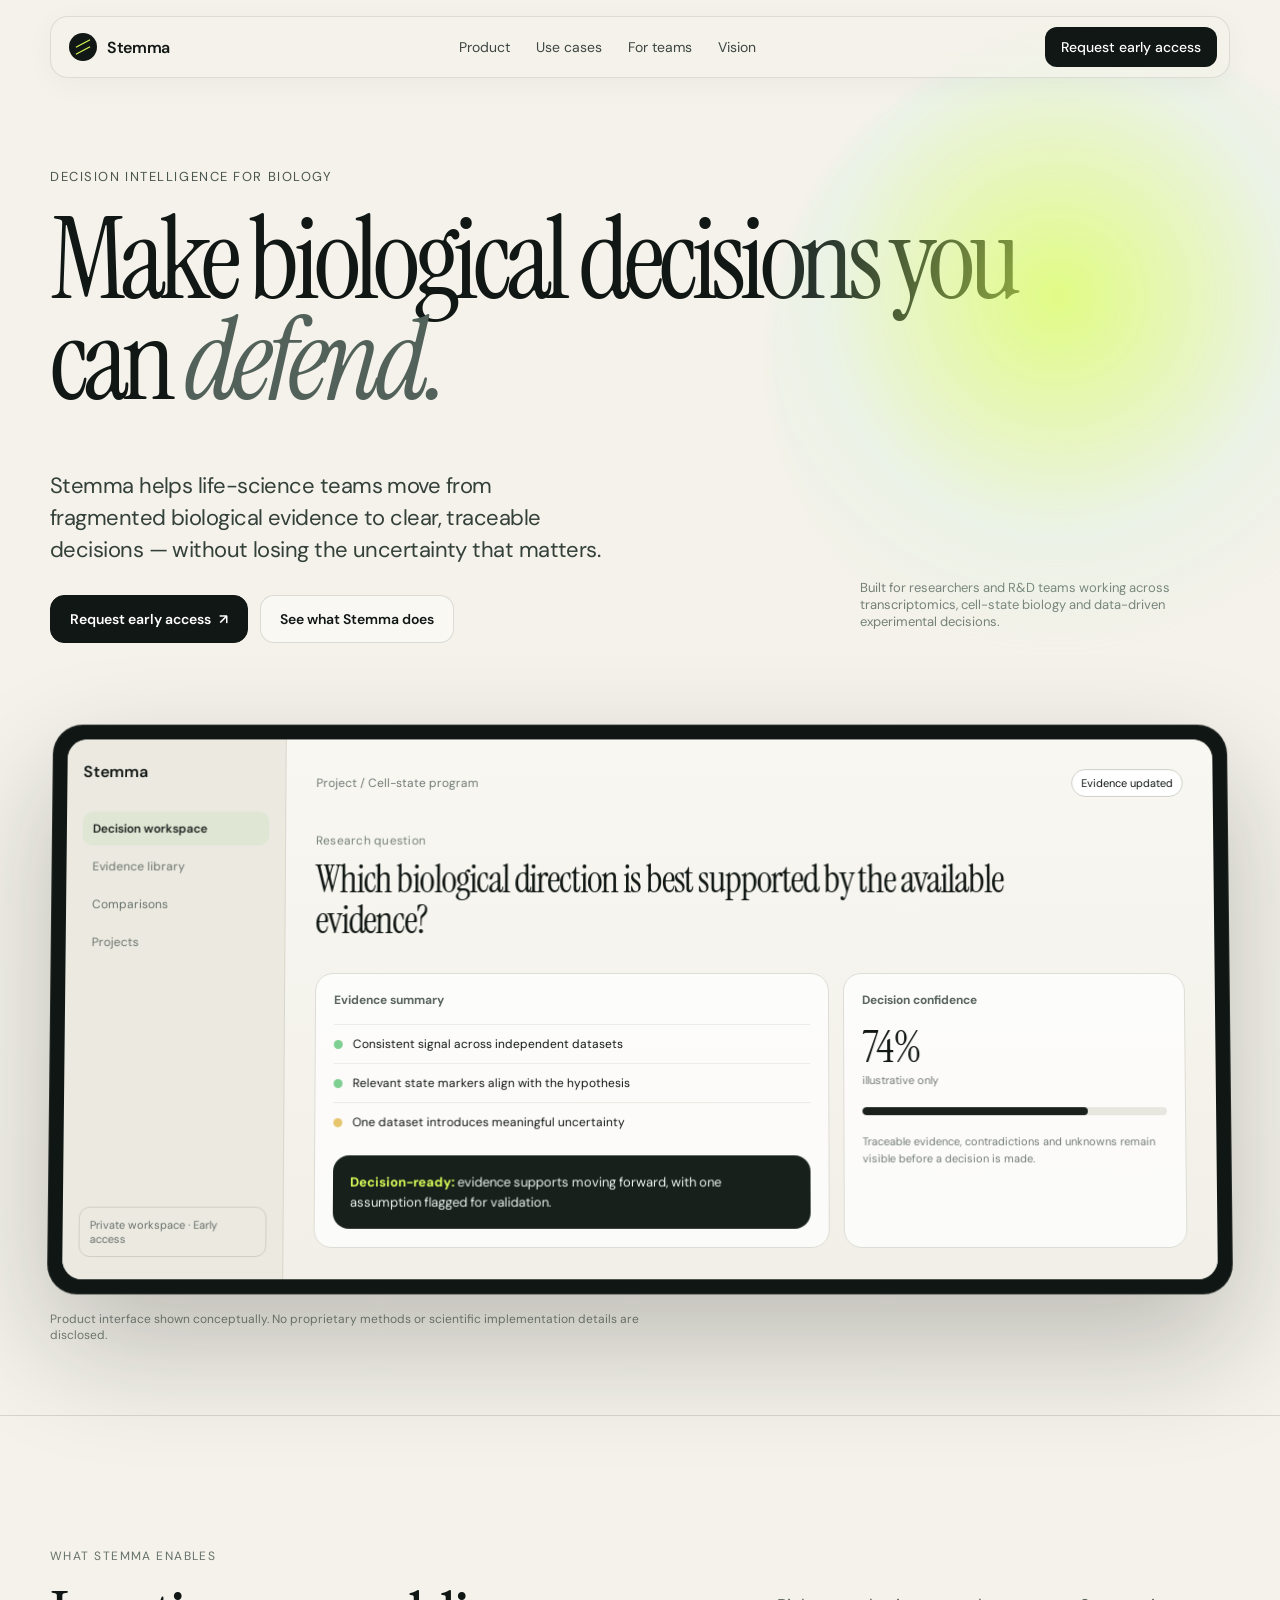
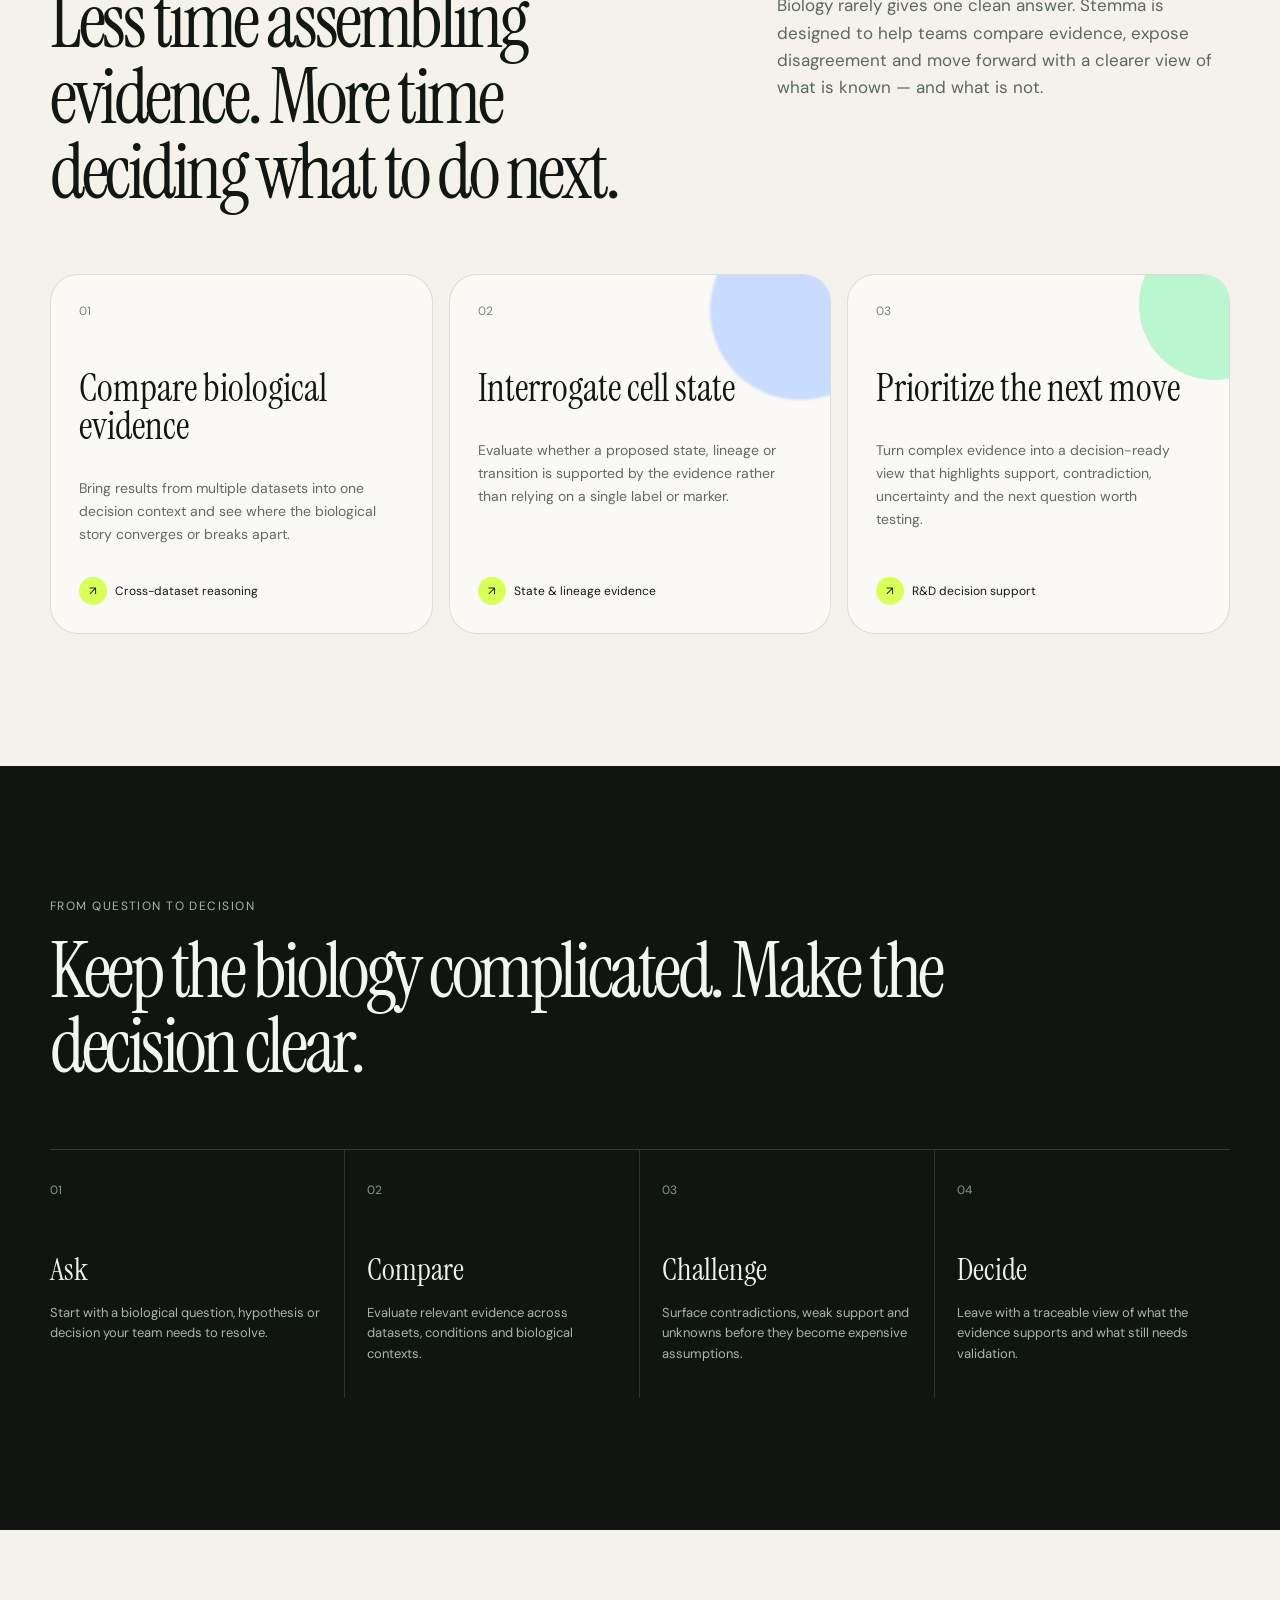
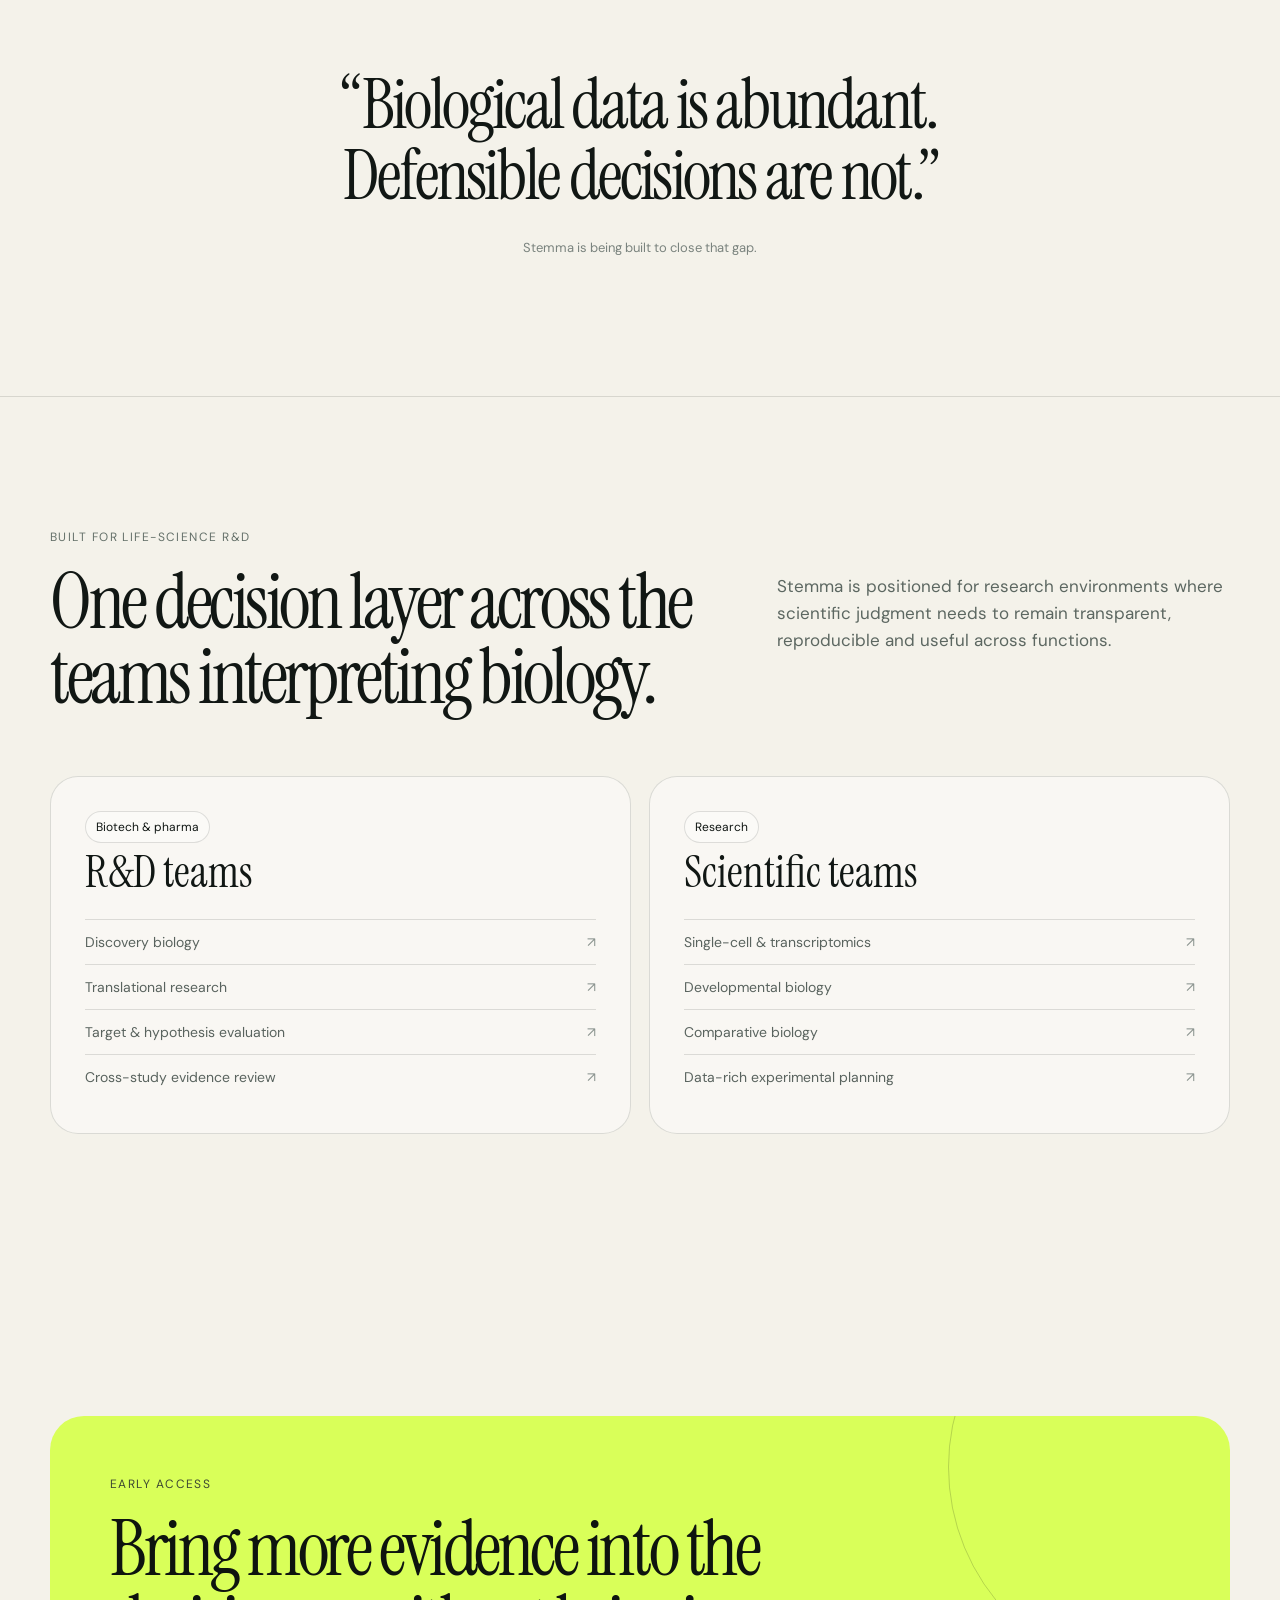
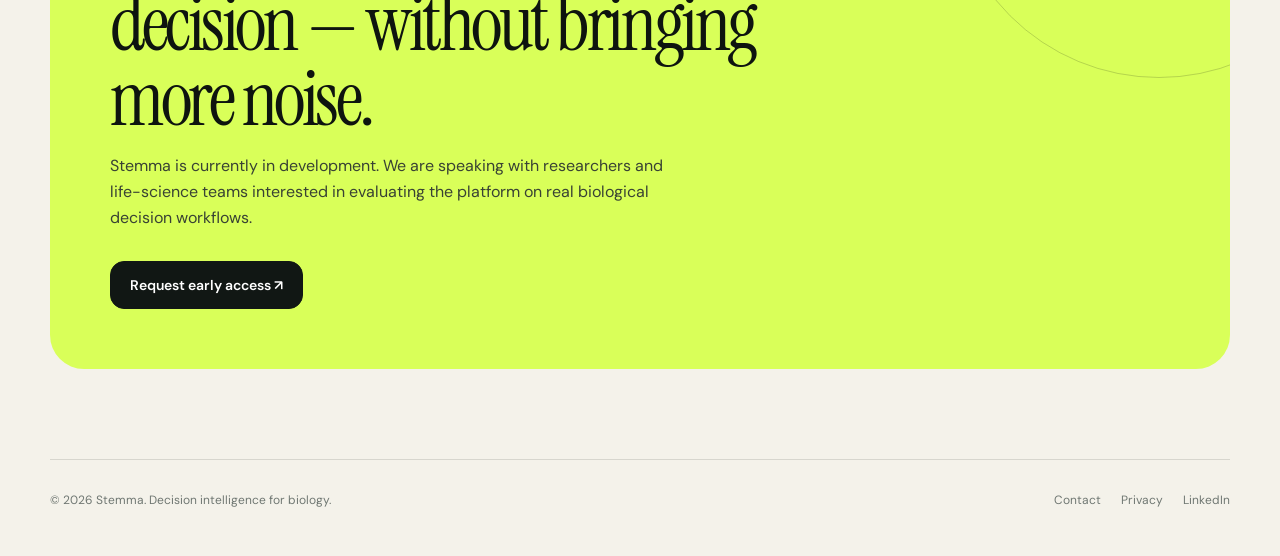
==== index.html @ fe77beb8 "Add files via upload" ====
<!doctype html>
<html lang="en">
<head>
  <meta charset="utf-8" />
  <meta name="viewport" content="width=device-width, initial-scale=1" />
  <meta name="description" content="Stemma — decision intelligence for biology." />
  <title>Stemma — Decision intelligence for biology</title>
  <link rel="preconnect" href="https://fonts.googleapis.com">
  <link rel="preconnect" href="https://fonts.gstatic.com" crossorigin>
  <link href="https://fonts.googleapis.com/css2?family=DM+Sans:wght@400;500;600&family=Instrument+Serif:ital@0;1&display=swap" rel="stylesheet">
  <style>
    :root{
      --paper:#f4f2ea;
      --paper-2:#ebe8dd;
      --ink:#111714;
      --muted:#66706a;
      --line:rgba(17,23,20,.13);
      --lime:#d9ff59;
      --mint:#baf7d1;
      --blue:#c9dcff;
      --card:rgba(255,255,255,.56);
      --shadow:0 24px 80px rgba(24,34,28,.10);
      --radius:28px;
    }
    *{box-sizing:border-box}
    html{scroll-behavior:smooth}
    body{margin:0;background:var(--paper);color:var(--ink);font-family:"DM Sans",system-ui,sans-serif;overflow-x:hidden}
    a{color:inherit;text-decoration:none}
    button,input{font:inherit}
    .shell{width:min(1180px,calc(100% - 40px));margin:auto}
    .nav{position:fixed;z-index:50;top:16px;left:50%;transform:translateX(-50%);width:min(1180px,calc(100% - 28px));display:flex;align-items:center;justify-content:space-between;padding:10px 12px 10px 18px;background:rgba(244,242,234,.78);border:1px solid rgba(17,23,20,.1);backdrop-filter:blur(18px);border-radius:18px;box-shadow:0 6px 30px rgba(22,28,25,.04)}
    .brand{display:flex;align-items:center;gap:10px;font-weight:600;letter-spacing:-.02em}
    .mark{width:28px;height:28px;border-radius:50%;background:var(--ink);position:relative;overflow:hidden}
    .mark:before,.mark:after{content:"";position:absolute;left:6px;right:6px;height:1px;background:var(--lime);transform:rotate(-28deg)}
    .mark:before{top:10px}.mark:after{top:17px}
    .navlinks{display:flex;gap:26px;font-size:14px;color:#3d4641}
    .navcta{background:var(--ink);color:#fff;padding:11px 16px;border-radius:12px;font-size:14px;font-weight:500}
    .hero{min-height:900px;padding:168px 0 72px;position:relative}
    .hero:before{content:"";position:absolute;width:640px;height:640px;border-radius:50%;background:radial-gradient(circle at 45% 40%,rgba(217,255,89,.7),rgba(186,247,209,.15) 45%,transparent 68%);right:-130px;top:40px;filter:blur(6px);pointer-events:none}
    .eyebrow{font-size:13px;letter-spacing:.12em;text-transform:uppercase;color:#4a554f;margin-bottom:24px}
    h1{font-family:"Instrument Serif",Georgia,serif;font-weight:400;font-size:clamp(68px,9vw,126px);line-height:.88;letter-spacing:-.055em;max-width:980px;margin:0}
    h1 em{font-weight:400;color:#52615a}
    .hero-copy{margin-top:36px;display:grid;grid-template-columns:1fr 1fr;gap:60px;align-items:end}
    .lede{max-width:590px;font-size:22px;line-height:1.45;color:#34403a;letter-spacing:-.025em}
    .actions{display:flex;gap:12px;flex-wrap:wrap;margin-top:30px}
    .btn{display:inline-flex;align-items:center;justify-content:center;gap:8px;padding:14px 19px;border-radius:14px;border:1px solid var(--line);font-size:14px;font-weight:600;transition:.2s ease}
    .btn.primary{background:var(--ink);color:white;border-color:var(--ink)}
    .btn.secondary{background:rgba(255,255,255,.45)}
    .btn:hover{transform:translateY(-2px)}
    .microcopy{font-size:13px;color:#758079;max-width:370px;justify-self:end}
    .product-stage{margin-top:80px;position:relative}
    .window{background:#101613;border:1px solid rgba(255,255,255,.09);border-radius:30px;box-shadow:0 50px 120px rgba(15,21,18,.24);padding:14px;overflow:hidden;transform:perspective(1400px) rotateX(1.5deg)}
    .window-inner{min-height:540px;border-radius:20px;background:#f8f7f2;display:grid;grid-template-columns:220px 1fr;overflow:hidden}
    .sidebar{background:#ebe9e0;border-right:1px solid #d9d6cb;padding:22px 16px;display:flex;flex-direction:column}
    .mini-brand{font-weight:600;margin-bottom:30px}
    .side-item{padding:9px 10px;border-radius:10px;font-size:12px;color:#69736d;margin-bottom:4px}
    .side-item.active{background:#dfe6d4;color:#1a211d;font-weight:600}
    .side-spacer{flex:1}
    .side-pill{font-size:11px;padding:10px;border:1px solid #d0cec4;border-radius:11px;color:#67706b}
    .workspace{padding:30px;position:relative;background:linear-gradient(180deg,#f8f7f2,#f1efe7)}
    .workspace-top{display:flex;justify-content:space-between;align-items:center}
    .workspace-title{font-size:12px;color:#717a75}.status{font-size:11px;border:1px solid #cdd0c8;border-radius:999px;padding:6px 9px;background:white}
    .query{margin-top:38px;font-family:"Instrument Serif",serif;font-size:38px;max-width:690px;line-height:1.08;letter-spacing:-.03em}
    .query small{display:block;font-family:"DM Sans",sans-serif;font-size:12px;letter-spacing:.02em;color:#758079;margin-bottom:12px}
    .result-grid{display:grid;grid-template-columns:1.2fr .8fr;gap:14px;margin-top:32px}
    .panel{background:rgba(255,255,255,.74);border:1px solid #dcddd6;border-radius:18px;padding:18px;min-height:180px}
    .panel h4{font-size:12px;margin:0 0 16px;color:#5a655f}.signal{display:flex;align-items:center;gap:10px;padding:11px 0;border-top:1px solid #ecece6;font-size:12px}.dot{width:9px;height:9px;border-radius:50%;background:#7ecf92}.signal:nth-child(4) .dot{background:#e5c66e}.metric{font-family:"Instrument Serif",serif;font-size:45px;line-height:1}.metric-label{font-size:11px;color:#727a75;margin-top:4px}.bar{height:8px;border-radius:999px;background:#e7e7e0;overflow:hidden;margin-top:20px}.bar span{display:block;height:100%;width:74%;background:#1a211d;border-radius:999px}.decision{margin-top:14px;padding:17px;border-radius:16px;background:#17201b;color:#edf3ee;font-size:13px;line-height:1.5}.decision b{color:var(--lime)}
    .section{padding:132px 0;border-top:1px solid var(--line)}
    .section-kicker{font-size:12px;letter-spacing:.12em;text-transform:uppercase;color:#65716a;margin-bottom:20px}
    h2{font-family:"Instrument Serif",serif;font-size:clamp(52px,6vw,84px);font-weight:400;line-height:.98;letter-spacing:-.045em;margin:0;max-width:960px}
    .section-intro{display:grid;grid-template-columns:1fr .7fr;gap:80px;align-items:start}
    .section-intro p{font-size:17px;line-height:1.6;color:#5c6761;margin:8px 0 0}
    .cards{display:grid;grid-template-columns:repeat(3,1fr);gap:16px;margin-top:64px}
    .card{min-height:360px;padding:28px;border:1px solid var(--line);border-radius:var(--radius);background:var(--card);display:flex;flex-direction:column;position:relative;overflow:hidden;transition:.25s ease}
    .card:hover{transform:translateY(-5px);box-shadow:var(--shadow)}
    .card .num{font-size:12px;color:#788079}.card h3{font-family:"Instrument Serif",serif;font-size:38px;font-weight:400;line-height:1;margin:50px 0 18px}.card p{font-size:14px;line-height:1.65;color:#606a65;max-width:300px}.card .tag{margin-top:auto;font-size:12px;display:flex;align-items:center;gap:8px}.tag i{width:28px;height:28px;border-radius:50%;background:var(--lime);display:inline-grid;place-items:center;font-style:normal}.card:nth-child(2):after{content:"";position:absolute;width:180px;height:180px;border-radius:50%;background:var(--blue);right:-60px;top:-55px;filter:blur(1px)}.card:nth-child(3):after{content:"";position:absolute;width:150px;height:150px;border-radius:50%;background:var(--mint);right:-60px;top:-45px}
    .dark{background:#101512;color:#edf1ed;border-top:none}
    .dark .section-kicker,.dark p{color:#aab4ae}.dark h2{color:#f3f5f2}
    .journey{margin-top:64px;display:grid;grid-template-columns:repeat(4,1fr);border-top:1px solid rgba(255,255,255,.16)}
    .step{padding:28px 22px 20px 0;border-right:1px solid rgba(255,255,255,.13);min-height:230px}.step:last-child{border-right:none;padding-left:22px}.step:not(:first-child){padding-left:22px}.step-no{font-size:12px;color:#8a958f}.step h3{font-family:"Instrument Serif",serif;font-weight:400;font-size:31px;margin:50px 0 12px}.step p{font-size:13px;line-height:1.6}
    .quote{padding:140px 0;text-align:center}.quote p{font-family:"Instrument Serif",serif;font-size:clamp(46px,5.4vw,76px);line-height:1.02;letter-spacing:-.04em;max-width:1040px;margin:0 auto}.quote span{display:block;margin-top:28px;font-size:13px;color:#7a837e}
    .audiences{display:grid;grid-template-columns:1fr 1fr;gap:18px;margin-top:60px}.audience{border-radius:28px;border:1px solid var(--line);padding:34px;min-height:330px;background:rgba(255,255,255,.42)}.audience h3{font-family:"Instrument Serif",serif;font-size:44px;font-weight:400;margin:0 0 18px}.audience ul{list-style:none;padding:0;margin:0}.audience li{padding:13px 0;border-top:1px solid var(--line);font-size:14px;color:#59635e;display:flex;justify-content:space-between}.audience li:after{content:"↗";color:#8b948f}
    .final{padding:150px 0 90px}.cta-box{background:var(--lime);border-radius:34px;padding:60px;position:relative;overflow:hidden}.cta-box:after{content:"";position:absolute;width:420px;height:420px;border:1px solid rgba(17,23,20,.18);border-radius:50%;right:-140px;top:-160px}.cta-box h2{max-width:700px;color:#0e140f}.cta-box p{font-size:16px;line-height:1.6;max-width:560px;color:#394234}.cta-box .btn{margin-top:15px}.footer{padding:32px 0 48px;border-top:1px solid var(--line);display:flex;justify-content:space-between;color:#6f7772;font-size:12px}.footer-links{display:flex;gap:20px}
    .pill{display:inline-flex;border:1px solid var(--line);border-radius:999px;padding:7px 10px;font-size:12px;background:rgba(255,255,255,.35)}
    .note{margin-top:18px;color:#778079;font-size:12px;max-width:600px}
    @media(max-width:900px){.navlinks{display:none}.hero{padding-top:145px;min-height:auto}.hero-copy,.section-intro{grid-template-columns:1fr;gap:24px}.microcopy{justify-self:start}.window-inner{grid-template-columns:1fr}.sidebar{display:none}.workspace{padding:20px}.result-grid,.cards,.journey,.audiences{grid-template-columns:1fr}.step,.step:last-child,.step:not(:first-child){border-right:none;border-bottom:1px solid rgba(255,255,255,.12);padding:24px 0}.cards{gap:12px}.card{min-height:300px}.section{padding:95px 0}.cta-box{padding:38px 28px}.footer{gap:20px;flex-direction:column}.query{font-size:30px}}
    @media(max-width:560px){.shell{width:min(100% - 24px,1180px)}h1{font-size:66px}.lede{font-size:18px}.product-stage{margin-top:48px}.window{padding:8px;border-radius:20px}.workspace{min-height:490px}.result-grid{gap:10px}.panel{min-height:auto}.hero:before{width:420px;height:420px;right:-220px}.nav{top:8px}.navcta{padding:10px 12px}.cta-box h2{font-size:48px}.quote{padding:96px 0}}
  </style>
</head>
<body>
  <nav class="nav">
    <a href="#" class="brand"><span class="mark"></span><span>Stemma</span></a>
    <div class="navlinks">
      <a href="#product">Product</a>
      <a href="#use-cases">Use cases</a>
      <a href="#teams">For teams</a>
      <a href="#vision">Vision</a>
    </div>
    <a class="navcta" href="mailto:hello@stemma.bio?subject=Stemma%20early%20access">Request early access</a>
  </nav>

  <main>
    <section class="hero">
      <div class="shell">
        <div class="eyebrow">Decision intelligence for biology</div>
        <h1>Make biological decisions you can <em>defend.</em></h1>
        <div class="hero-copy">
          <div>
            <p class="lede">Stemma helps life-science teams move from fragmented biological evidence to clear, traceable decisions — without losing the uncertainty that matters.</p>
            <div class="actions">
              <a class="btn primary" href="mailto:hello@stemma.bio?subject=Stemma%20early%20access">Request early access <span>↗</span></a>
              <a class="btn secondary" href="#product">See what Stemma does</a>
            </div>
          </div>
          <p class="microcopy">Built for researchers and R&amp;D teams working across transcriptomics, cell-state biology and data-driven experimental decisions.</p>
        </div>

        <div class="product-stage" id="product">
          <div class="window">
            <div class="window-inner">
              <aside class="sidebar">
                <div class="mini-brand">Stemma</div>
                <div class="side-item active">Decision workspace</div>
                <div class="side-item">Evidence library</div>
                <div class="side-item">Comparisons</div>
                <div class="side-item">Projects</div>
                <div class="side-spacer"></div>
                <div class="side-pill">Private workspace · Early access</div>
              </aside>
              <div class="workspace">
                <div class="workspace-top"><span class="workspace-title">Project / Cell-state program</span><span class="status">Evidence updated</span></div>
                <div class="query"><small>Research question</small>Which biological direction is best supported by the available evidence?</div>
                <div class="result-grid">
                  <div class="panel">
                    <h4>Evidence summary</h4>
                    <div class="signal"><span class="dot"></span><span>Consistent signal across independent datasets</span></div>
                    <div class="signal"><span class="dot"></span><span>Relevant state markers align with the hypothesis</span></div>
                    <div class="signal"><span class="dot"></span><span>One dataset introduces meaningful uncertainty</span></div>
                    <div class="decision"><b>Decision-ready:</b> evidence supports moving forward, with one assumption flagged for validation.</div>
                  </div>
                  <div class="panel">
                    <h4>Decision confidence</h4>
                    <div class="metric">74%</div>
                    <div class="metric-label">illustrative only</div>
                    <div class="bar"><span></span></div>
                    <p style="font-size:11px;line-height:1.5;color:#747d78;margin-top:18px">Traceable evidence, contradictions and unknowns remain visible before a decision is made.</p>
                  </div>
                </div>
              </div>
            </div>
          </div>
          <div class="note">Product interface shown conceptually. No proprietary methods or scientific implementation details are disclosed.</div>
        </div>
      </div>
    </section>

    <section class="section" id="use-cases">
      <div class="shell">
        <div class="section-kicker">What Stemma enables</div>
        <div class="section-intro">
          <h2>Less time assembling evidence. More time deciding what to do next.</h2>
          <p>Biology rarely gives one clean answer. Stemma is designed to help teams compare evidence, expose disagreement and move forward with a clearer view of what is known — and what is not.</p>
        </div>
        <div class="cards">
          <article class="card">
            <span class="num">01</span>
            <h3>Compare biological evidence</h3>
            <p>Bring results from multiple datasets into one decision context and see where the biological story converges or breaks apart.</p>
            <div class="tag"><i>↗</i> Cross-dataset reasoning</div>
          </article>
          <article class="card">
            <span class="num">02</span>
            <h3>Interrogate cell state</h3>
            <p>Evaluate whether a proposed state, lineage or transition is supported by the evidence rather than relying on a single label or marker.</p>
            <div class="tag"><i>↗</i> State &amp; lineage evidence</div>
          </article>
          <article class="card">
            <span class="num">03</span>
            <h3>Prioritize the next move</h3>
            <p>Turn complex evidence into a decision-ready view that highlights support, contradiction, uncertainty and the next question worth testing.</p>
            <div class="tag"><i>↗</i> R&amp;D decision support</div>
          </article>
        </div>
      </div>
    </section>

    <section class="section dark">
      <div class="shell">
        <div class="section-kicker">From question to decision</div>
        <h2>Keep the biology complicated. Make the decision clear.</h2>
        <div class="journey">
          <div class="step"><span class="step-no">01</span><h3>Ask</h3><p>Start with a biological question, hypothesis or decision your team needs to resolve.</p></div>
          <div class="step"><span class="step-no">02</span><h3>Compare</h3><p>Evaluate relevant evidence across datasets, conditions and biological contexts.</p></div>
          <div class="step"><span class="step-no">03</span><h3>Challenge</h3><p>Surface contradictions, weak support and unknowns before they become expensive assumptions.</p></div>
          <div class="step"><span class="step-no">04</span><h3>Decide</h3><p>Leave with a traceable view of what the evidence supports and what still needs validation.</p></div>
        </div>
      </div>
    </section>

    <section class="quote" id="vision">
      <div class="shell">
        <p>“Biological data is abundant. <br>Defensible decisions are not.”</p>
        <span>Stemma is being built to close that gap.</span>
      </div>
    </section>

    <section class="section" id="teams">
      <div class="shell">
        <div class="section-kicker">Built for life-science R&amp;D</div>
        <div class="section-intro">
          <h2>One decision layer across the teams interpreting biology.</h2>
          <p>Stemma is positioned for research environments where scientific judgment needs to remain transparent, reproducible and useful across functions.</p>
        </div>
        <div class="audiences">
          <div class="audience">
            <span class="pill">Biotech &amp; pharma</span>
            <h3>R&amp;D teams</h3>
            <ul>
              <li>Discovery biology</li>
              <li>Translational research</li>
              <li>Target &amp; hypothesis evaluation</li>
              <li>Cross-study evidence review</li>
            </ul>
          </div>
          <div class="audience">
            <span class="pill">Research</span>
            <h3>Scientific teams</h3>
            <ul>
              <li>Single-cell &amp; transcriptomics</li>
              <li>Developmental biology</li>
              <li>Comparative biology</li>
              <li>Data-rich experimental planning</li>
            </ul>
          </div>
        </div>
      </div>
    </section>

    <section class="final">
      <div class="shell">
        <div class="cta-box">
          <div class="section-kicker" style="color:#3e4932">Early access</div>
          <h2>Bring more evidence into the decision — without bringing more noise.</h2>
          <p>Stemma is currently in development. We are speaking with researchers and life-science teams interested in evaluating the platform on real biological decision workflows.</p>
          <a class="btn primary" href="mailto:hello@stemma.bio?subject=Stemma%20early%20access">Request early access ↗</a>
        </div>
      </div>
    </section>
  </main>

  <footer class="shell footer">
    <div>© 2026 Stemma. Decision intelligence for biology.</div>
    <div class="footer-links"><a href="mailto:hello@stemma.bio">Contact</a><a href="#">Privacy</a><a href="#">LinkedIn</a></div>
  </footer>

  <script>
    const nav = document.querySelector('.nav');
    window.addEventListener('scroll', () => {
      nav.style.boxShadow = window.scrollY > 20 ? '0 12px 40px rgba(22,28,25,.10)' : '0 6px 30px rgba(22,28,25,.04)';
    });
  </script>
</body>
</html>
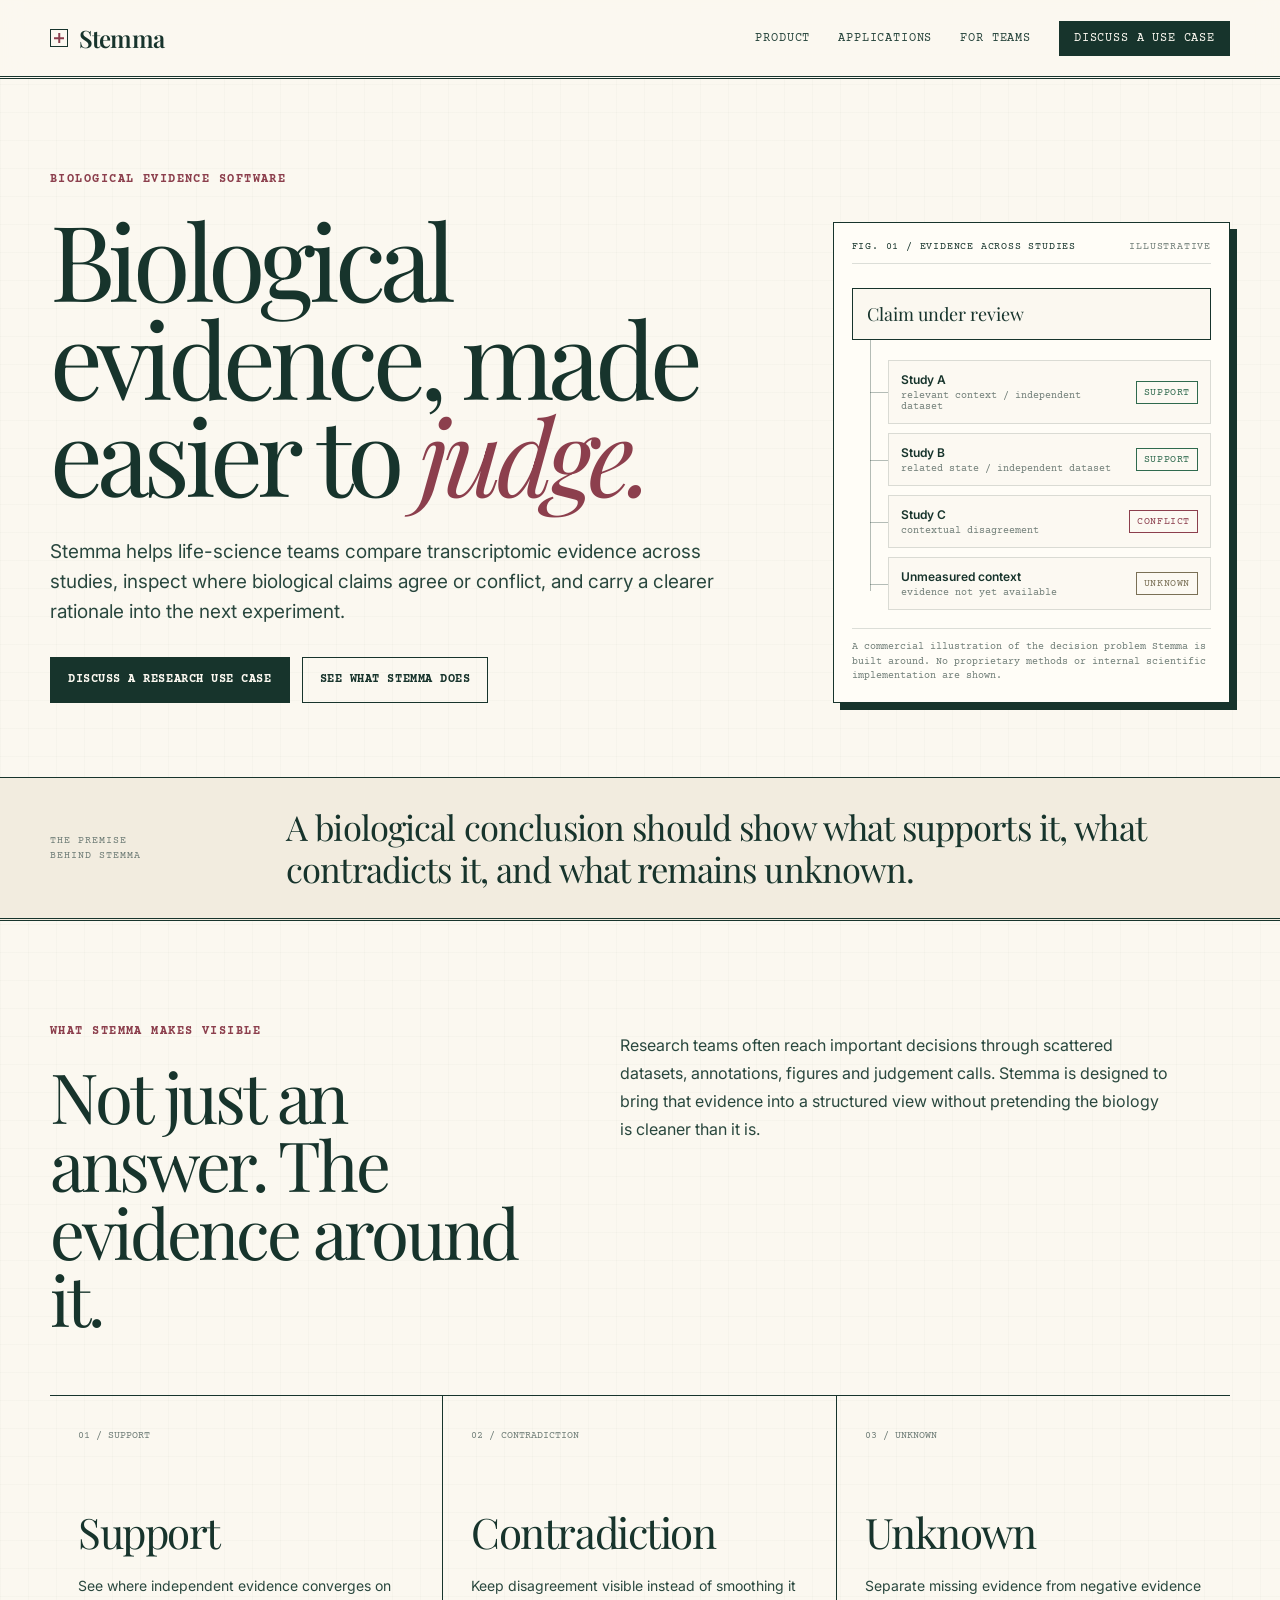
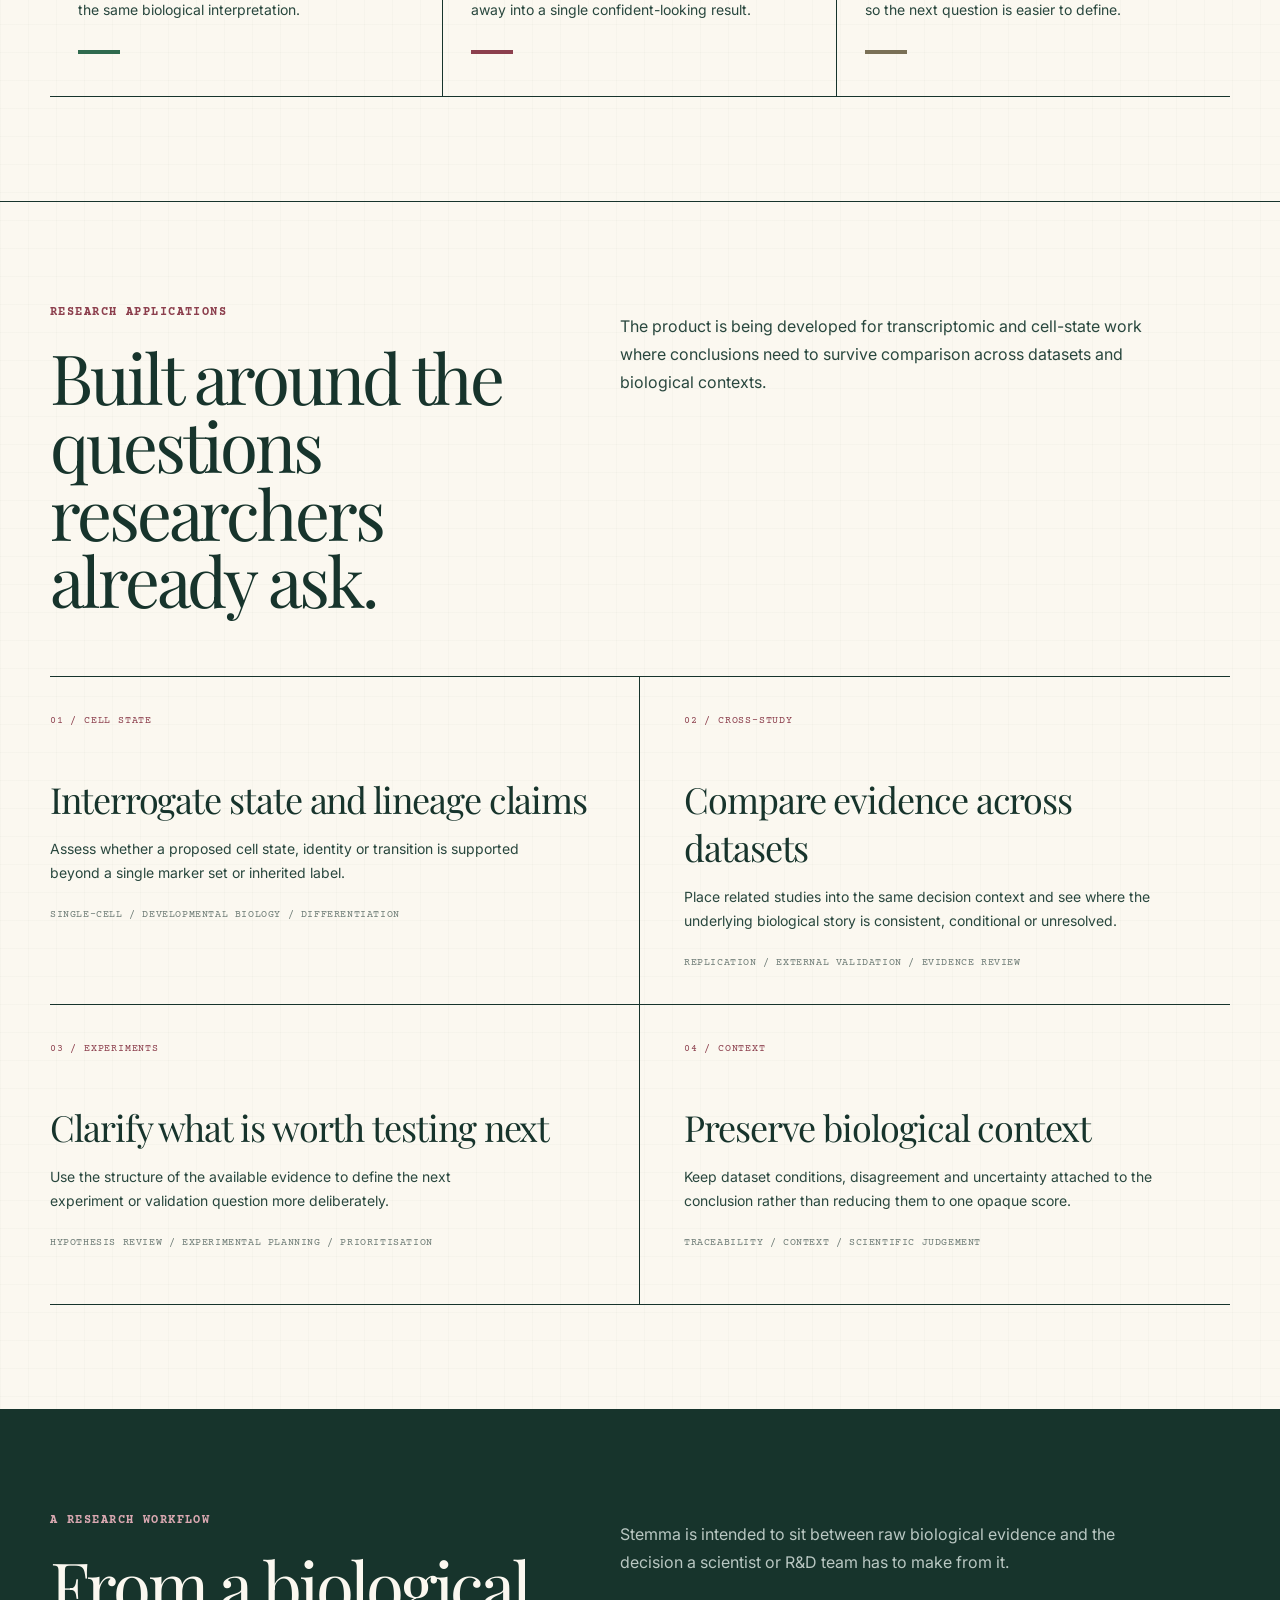
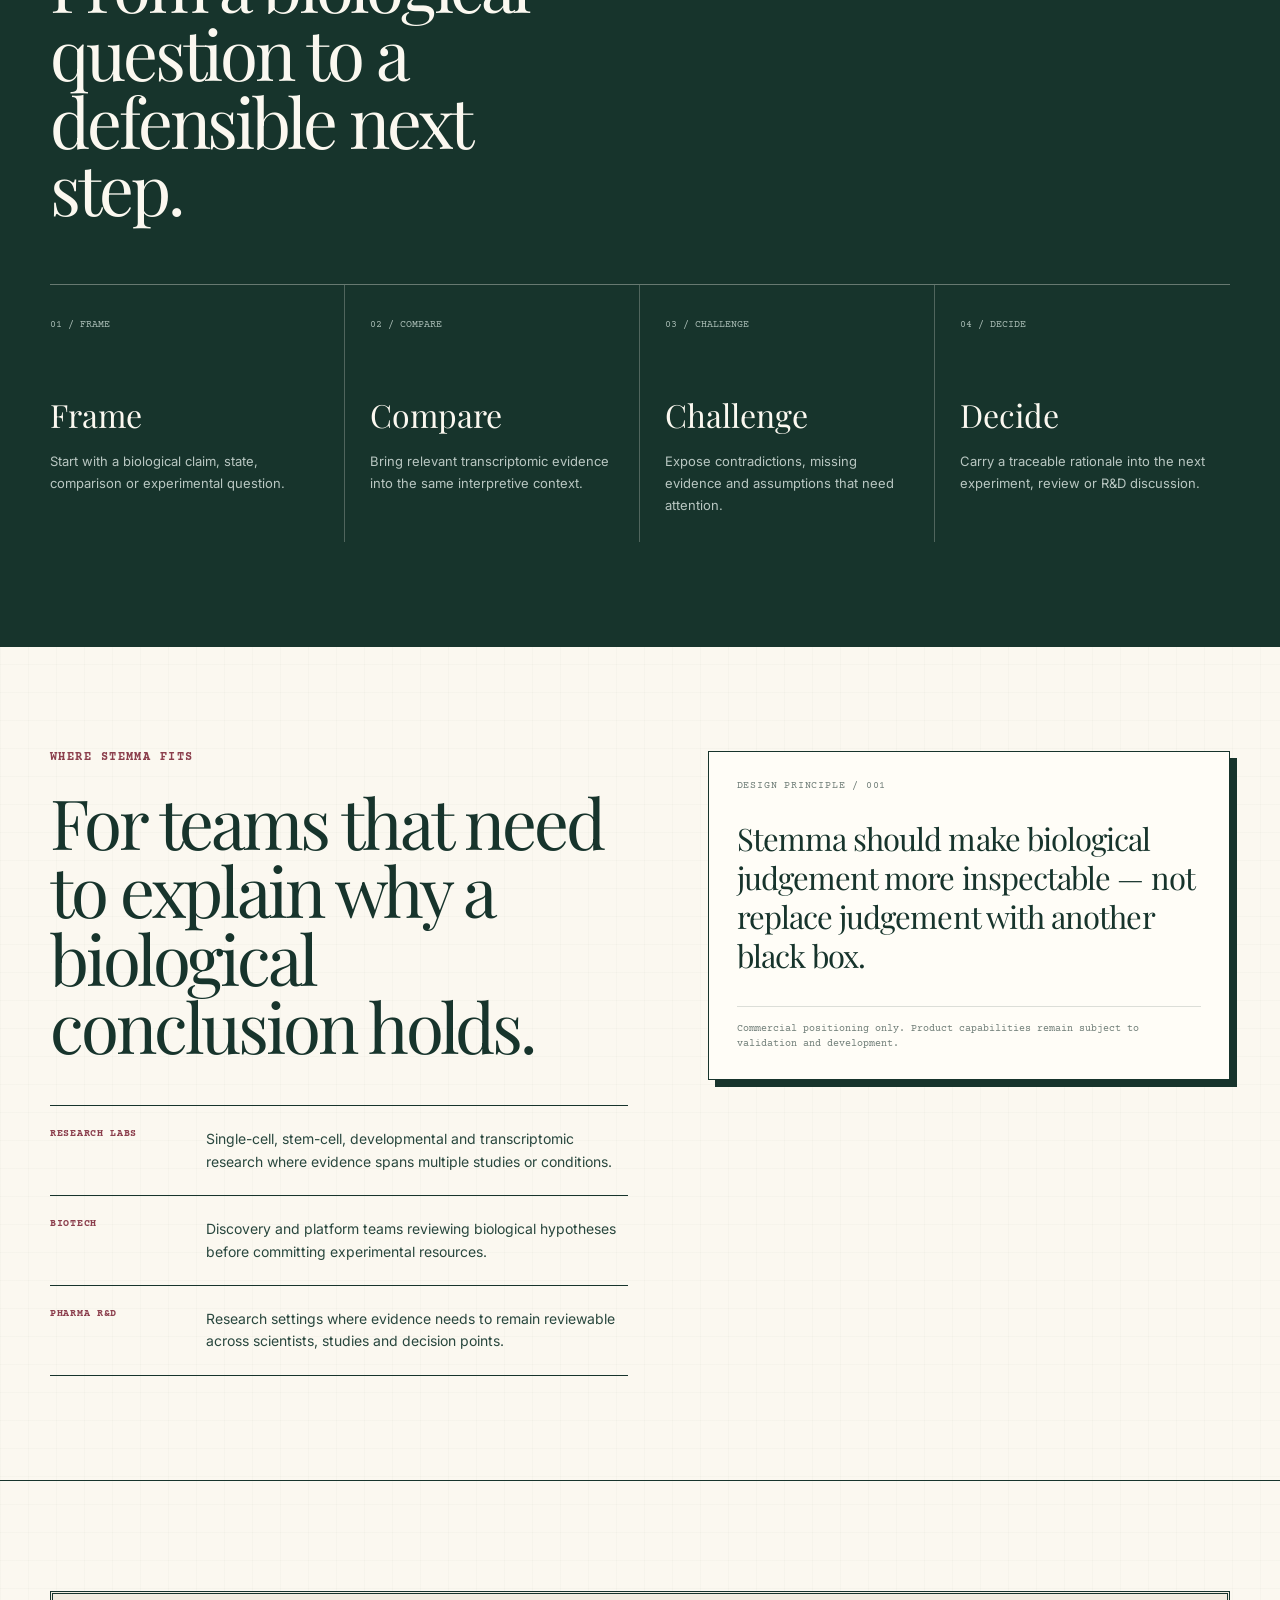
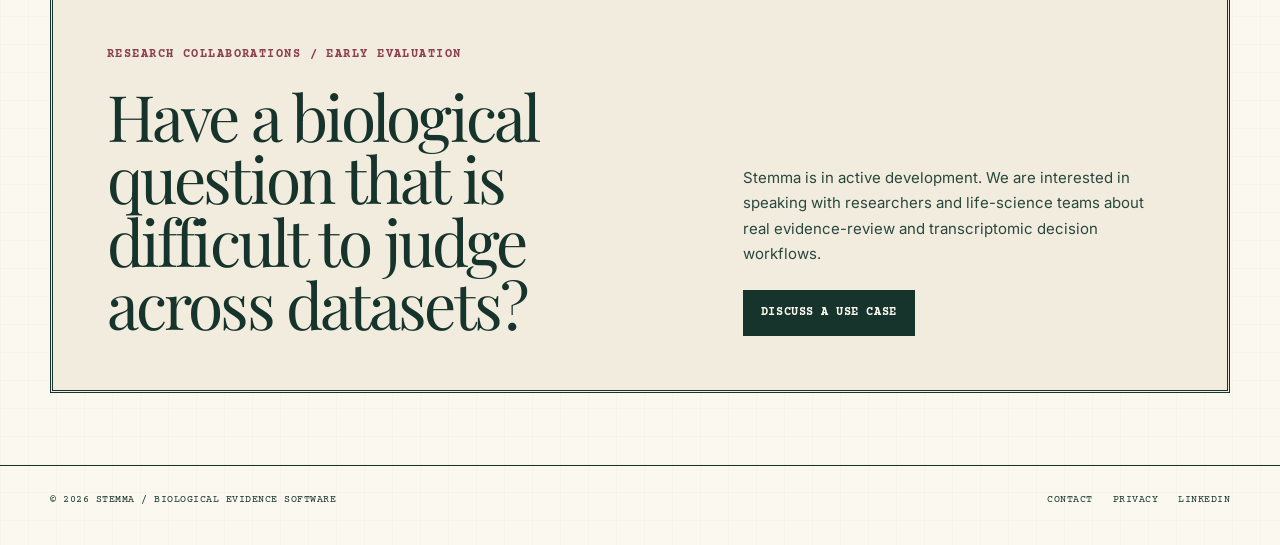
==== commit 75e1de5a: "Add files via upload" ====
--- a/index.html
+++ b/index.html
@@ -3,261 +3,669 @@
 <head>
   <meta charset="utf-8" />
   <meta name="viewport" content="width=device-width, initial-scale=1" />
-  <meta name="description" content="Stemma — decision intelligence for biology." />
-  <title>Stemma — Decision intelligence for biology</title>
+  <meta name="description" content="Stemma helps life-science teams compare biological evidence, expose disagreement, and make clearer transcriptomic decisions." />
+  <title>Stemma — Biological evidence, made easier to judge</title>
   <link rel="preconnect" href="https://fonts.googleapis.com">
   <link rel="preconnect" href="https://fonts.gstatic.com" crossorigin>
-  <link href="https://fonts.googleapis.com/css2?family=DM+Sans:wght@400;500;600&family=Instrument+Serif:ital@0;1&display=swap" rel="stylesheet">
+  <link href="https://fonts.googleapis.com/css2?family=Courier+Prime:wght@400;700&family=Inter:wght@400;500;600&family=Playfair+Display:ital,wght@0,400;0,600;1,400&display=swap" rel="stylesheet">
   <style>
-    :root{
-      --paper:#f4f2ea;
-      --paper-2:#ebe8dd;
-      --ink:#111714;
-      --muted:#66706a;
-      --line:rgba(17,23,20,.13);
-      --lime:#d9ff59;
-      --mint:#baf7d1;
-      --blue:#c9dcff;
-      --card:rgba(255,255,255,.56);
-      --shadow:0 24px 80px rgba(24,34,28,.10);
-      --radius:28px;
-    }
-    *{box-sizing:border-box}
-    html{scroll-behavior:smooth}
-    body{margin:0;background:var(--paper);color:var(--ink);font-family:"DM Sans",system-ui,sans-serif;overflow-x:hidden}
-    a{color:inherit;text-decoration:none}
-    button,input{font:inherit}
-    .shell{width:min(1180px,calc(100% - 40px));margin:auto}
-    .nav{position:fixed;z-index:50;top:16px;left:50%;transform:translateX(-50%);width:min(1180px,calc(100% - 28px));display:flex;align-items:center;justify-content:space-between;padding:10px 12px 10px 18px;background:rgba(244,242,234,.78);border:1px solid rgba(17,23,20,.1);backdrop-filter:blur(18px);border-radius:18px;box-shadow:0 6px 30px rgba(22,28,25,.04)}
-    .brand{display:flex;align-items:center;gap:10px;font-weight:600;letter-spacing:-.02em}
-    .mark{width:28px;height:28px;border-radius:50%;background:var(--ink);position:relative;overflow:hidden}
-    .mark:before,.mark:after{content:"";position:absolute;left:6px;right:6px;height:1px;background:var(--lime);transform:rotate(-28deg)}
-    .mark:before{top:10px}.mark:after{top:17px}
-    .navlinks{display:flex;gap:26px;font-size:14px;color:#3d4641}
-    .navcta{background:var(--ink);color:#fff;padding:11px 16px;border-radius:12px;font-size:14px;font-weight:500}
-    .hero{min-height:900px;padding:168px 0 72px;position:relative}
-    .hero:before{content:"";position:absolute;width:640px;height:640px;border-radius:50%;background:radial-gradient(circle at 45% 40%,rgba(217,255,89,.7),rgba(186,247,209,.15) 45%,transparent 68%);right:-130px;top:40px;filter:blur(6px);pointer-events:none}
-    .eyebrow{font-size:13px;letter-spacing:.12em;text-transform:uppercase;color:#4a554f;margin-bottom:24px}
-    h1{font-family:"Instrument Serif",Georgia,serif;font-weight:400;font-size:clamp(68px,9vw,126px);line-height:.88;letter-spacing:-.055em;max-width:980px;margin:0}
-    h1 em{font-weight:400;color:#52615a}
-    .hero-copy{margin-top:36px;display:grid;grid-template-columns:1fr 1fr;gap:60px;align-items:end}
-    .lede{max-width:590px;font-size:22px;line-height:1.45;color:#34403a;letter-spacing:-.025em}
-    .actions{display:flex;gap:12px;flex-wrap:wrap;margin-top:30px}
-    .btn{display:inline-flex;align-items:center;justify-content:center;gap:8px;padding:14px 19px;border-radius:14px;border:1px solid var(--line);font-size:14px;font-weight:600;transition:.2s ease}
-    .btn.primary{background:var(--ink);color:white;border-color:var(--ink)}
-    .btn.secondary{background:rgba(255,255,255,.45)}
-    .btn:hover{transform:translateY(-2px)}
-    .microcopy{font-size:13px;color:#758079;max-width:370px;justify-self:end}
-    .product-stage{margin-top:80px;position:relative}
-    .window{background:#101613;border:1px solid rgba(255,255,255,.09);border-radius:30px;box-shadow:0 50px 120px rgba(15,21,18,.24);padding:14px;overflow:hidden;transform:perspective(1400px) rotateX(1.5deg)}
-    .window-inner{min-height:540px;border-radius:20px;background:#f8f7f2;display:grid;grid-template-columns:220px 1fr;overflow:hidden}
-    .sidebar{background:#ebe9e0;border-right:1px solid #d9d6cb;padding:22px 16px;display:flex;flex-direction:column}
-    .mini-brand{font-weight:600;margin-bottom:30px}
-    .side-item{padding:9px 10px;border-radius:10px;font-size:12px;color:#69736d;margin-bottom:4px}
-    .side-item.active{background:#dfe6d4;color:#1a211d;font-weight:600}
-    .side-spacer{flex:1}
-    .side-pill{font-size:11px;padding:10px;border:1px solid #d0cec4;border-radius:11px;color:#67706b}
-    .workspace{padding:30px;position:relative;background:linear-gradient(180deg,#f8f7f2,#f1efe7)}
-    .workspace-top{display:flex;justify-content:space-between;align-items:center}
-    .workspace-title{font-size:12px;color:#717a75}.status{font-size:11px;border:1px solid #cdd0c8;border-radius:999px;padding:6px 9px;background:white}
-    .query{margin-top:38px;font-family:"Instrument Serif",serif;font-size:38px;max-width:690px;line-height:1.08;letter-spacing:-.03em}
-    .query small{display:block;font-family:"DM Sans",sans-serif;font-size:12px;letter-spacing:.02em;color:#758079;margin-bottom:12px}
-    .result-grid{display:grid;grid-template-columns:1.2fr .8fr;gap:14px;margin-top:32px}
-    .panel{background:rgba(255,255,255,.74);border:1px solid #dcddd6;border-radius:18px;padding:18px;min-height:180px}
-    .panel h4{font-size:12px;margin:0 0 16px;color:#5a655f}.signal{display:flex;align-items:center;gap:10px;padding:11px 0;border-top:1px solid #ecece6;font-size:12px}.dot{width:9px;height:9px;border-radius:50%;background:#7ecf92}.signal:nth-child(4) .dot{background:#e5c66e}.metric{font-family:"Instrument Serif",serif;font-size:45px;line-height:1}.metric-label{font-size:11px;color:#727a75;margin-top:4px}.bar{height:8px;border-radius:999px;background:#e7e7e0;overflow:hidden;margin-top:20px}.bar span{display:block;height:100%;width:74%;background:#1a211d;border-radius:999px}.decision{margin-top:14px;padding:17px;border-radius:16px;background:#17201b;color:#edf3ee;font-size:13px;line-height:1.5}.decision b{color:var(--lime)}
-    .section{padding:132px 0;border-top:1px solid var(--line)}
-    .section-kicker{font-size:12px;letter-spacing:.12em;text-transform:uppercase;color:#65716a;margin-bottom:20px}
-    h2{font-family:"Instrument Serif",serif;font-size:clamp(52px,6vw,84px);font-weight:400;line-height:.98;letter-spacing:-.045em;margin:0;max-width:960px}
-    .section-intro{display:grid;grid-template-columns:1fr .7fr;gap:80px;align-items:start}
-    .section-intro p{font-size:17px;line-height:1.6;color:#5c6761;margin:8px 0 0}
-    .cards{display:grid;grid-template-columns:repeat(3,1fr);gap:16px;margin-top:64px}
-    .card{min-height:360px;padding:28px;border:1px solid var(--line);border-radius:var(--radius);background:var(--card);display:flex;flex-direction:column;position:relative;overflow:hidden;transition:.25s ease}
-    .card:hover{transform:translateY(-5px);box-shadow:var(--shadow)}
-    .card .num{font-size:12px;color:#788079}.card h3{font-family:"Instrument Serif",serif;font-size:38px;font-weight:400;line-height:1;margin:50px 0 18px}.card p{font-size:14px;line-height:1.65;color:#606a65;max-width:300px}.card .tag{margin-top:auto;font-size:12px;display:flex;align-items:center;gap:8px}.tag i{width:28px;height:28px;border-radius:50%;background:var(--lime);display:inline-grid;place-items:center;font-style:normal}.card:nth-child(2):after{content:"";position:absolute;width:180px;height:180px;border-radius:50%;background:var(--blue);right:-60px;top:-55px;filter:blur(1px)}.card:nth-child(3):after{content:"";position:absolute;width:150px;height:150px;border-radius:50%;background:var(--mint);right:-60px;top:-45px}
-    .dark{background:#101512;color:#edf1ed;border-top:none}
-    .dark .section-kicker,.dark p{color:#aab4ae}.dark h2{color:#f3f5f2}
-    .journey{margin-top:64px;display:grid;grid-template-columns:repeat(4,1fr);border-top:1px solid rgba(255,255,255,.16)}
-    .step{padding:28px 22px 20px 0;border-right:1px solid rgba(255,255,255,.13);min-height:230px}.step:last-child{border-right:none;padding-left:22px}.step:not(:first-child){padding-left:22px}.step-no{font-size:12px;color:#8a958f}.step h3{font-family:"Instrument Serif",serif;font-weight:400;font-size:31px;margin:50px 0 12px}.step p{font-size:13px;line-height:1.6}
-    .quote{padding:140px 0;text-align:center}.quote p{font-family:"Instrument Serif",serif;font-size:clamp(46px,5.4vw,76px);line-height:1.02;letter-spacing:-.04em;max-width:1040px;margin:0 auto}.quote span{display:block;margin-top:28px;font-size:13px;color:#7a837e}
-    .audiences{display:grid;grid-template-columns:1fr 1fr;gap:18px;margin-top:60px}.audience{border-radius:28px;border:1px solid var(--line);padding:34px;min-height:330px;background:rgba(255,255,255,.42)}.audience h3{font-family:"Instrument Serif",serif;font-size:44px;font-weight:400;margin:0 0 18px}.audience ul{list-style:none;padding:0;margin:0}.audience li{padding:13px 0;border-top:1px solid var(--line);font-size:14px;color:#59635e;display:flex;justify-content:space-between}.audience li:after{content:"↗";color:#8b948f}
-    .final{padding:150px 0 90px}.cta-box{background:var(--lime);border-radius:34px;padding:60px;position:relative;overflow:hidden}.cta-box:after{content:"";position:absolute;width:420px;height:420px;border:1px solid rgba(17,23,20,.18);border-radius:50%;right:-140px;top:-160px}.cta-box h2{max-width:700px;color:#0e140f}.cta-box p{font-size:16px;line-height:1.6;max-width:560px;color:#394234}.cta-box .btn{margin-top:15px}.footer{padding:32px 0 48px;border-top:1px solid var(--line);display:flex;justify-content:space-between;color:#6f7772;font-size:12px}.footer-links{display:flex;gap:20px}
-    .pill{display:inline-flex;border:1px solid var(--line);border-radius:999px;padding:7px 10px;font-size:12px;background:rgba(255,255,255,.35)}
-    .note{margin-top:18px;color:#778079;font-size:12px;max-width:600px}
-    @media(max-width:900px){.navlinks{display:none}.hero{padding-top:145px;min-height:auto}.hero-copy,.section-intro{grid-template-columns:1fr;gap:24px}.microcopy{justify-self:start}.window-inner{grid-template-columns:1fr}.sidebar{display:none}.workspace{padding:20px}.result-grid,.cards,.journey,.audiences{grid-template-columns:1fr}.step,.step:last-child,.step:not(:first-child){border-right:none;border-bottom:1px solid rgba(255,255,255,.12);padding:24px 0}.cards{gap:12px}.card{min-height:300px}.section{padding:95px 0}.cta-box{padding:38px 28px}.footer{gap:20px;flex-direction:column}.query{font-size:30px}}
-    @media(max-width:560px){.shell{width:min(100% - 24px,1180px)}h1{font-size:66px}.lede{font-size:18px}.product-stage{margin-top:48px}.window{padding:8px;border-radius:20px}.workspace{min-height:490px}.result-grid{gap:10px}.panel{min-height:auto}.hero:before{width:420px;height:420px;right:-220px}.nav{top:8px}.navcta{padding:10px 12px}.cta-box h2{font-size:48px}.quote{padding:96px 0}}
+    :root {
+      --paper: #fbf8f0;
+      --paper-deep: #f2ecdf;
+      --ink: #17342c;
+      --ink-2: #29473e;
+      --muted: #6e7c76;
+      --line: rgba(23, 52, 44, .32);
+      --line-soft: rgba(23, 52, 44, .15);
+      --accent: #8c3f4d;
+      --accent-soft: rgba(140, 63, 77, .08);
+      --white: #fffdf7;
+      --serif: "Playfair Display", Georgia, serif;
+      --sans: "Inter", "Helvetica Neue", Arial, sans-serif;
+      --mono: "Courier Prime", "Courier New", monospace;
+    }
+
+    * { box-sizing: border-box; }
+    html { scroll-behavior: smooth; background: var(--paper); }
+    body {
+      margin: 0;
+      color: var(--ink);
+      background:
+        linear-gradient(rgba(23, 52, 44, .018) 1px, transparent 1px),
+        linear-gradient(90deg, rgba(23, 52, 44, .018) 1px, transparent 1px),
+        var(--paper);
+      background-size: 28px 28px;
+      font-family: var(--sans);
+      -webkit-font-smoothing: antialiased;
+    }
+    a { color: inherit; text-decoration: none; }
+    button { font: inherit; }
+    ::selection { background: var(--accent); color: var(--paper); }
+
+    .container { width: min(1180px, calc(100% - 48px)); margin: 0 auto; }
+    .mono { font-family: var(--mono); }
+    .serif { font-family: var(--serif); }
+
+    .topbar {
+      position: sticky;
+      top: 0;
+      z-index: 50;
+      background: rgba(251, 248, 240, .94);
+      backdrop-filter: blur(10px);
+      border-bottom: 3px double var(--ink);
+    }
+    .nav {
+      height: 76px;
+      display: flex;
+      align-items: center;
+      justify-content: space-between;
+      gap: 28px;
+    }
+    .brand {
+      display: inline-flex;
+      align-items: center;
+      gap: 11px;
+      font-family: var(--serif);
+      font-size: 24px;
+      font-weight: 600;
+      letter-spacing: -.035em;
+    }
+    .brand-mark {
+      width: 18px;
+      height: 18px;
+      border: 1.5px solid var(--ink);
+      position: relative;
+      display: inline-block;
+      background: var(--paper);
+    }
+    .brand-mark:before,
+    .brand-mark:after {
+      content: "";
+      position: absolute;
+      left: 50%;
+      top: 50%;
+      background: var(--accent);
+      transform: translate(-50%, -50%);
+    }
+    .brand-mark:before { width: 10px; height: 1.5px; }
+    .brand-mark:after { width: 1.5px; height: 10px; }
+
+    .navlinks { display: flex; align-items: center; gap: 28px; }
+    .navlinks a {
+      font-family: var(--mono);
+      font-size: 12px;
+      letter-spacing: .07em;
+      text-transform: uppercase;
+      color: var(--ink-2);
+    }
+    .navlinks a:hover { color: var(--accent); }
+    .nav-cta {
+      border: 1px solid var(--ink);
+      padding: 10px 14px;
+      background: var(--ink);
+      color: var(--paper) !important;
+      transition: .18s ease;
+    }
+    .nav-cta:hover { background: var(--accent); border-color: var(--accent); }
+    .mobile-toggle { display: none; background: transparent; border: 0; padding: 8px; color: var(--ink); }
+
+    .hero {
+      padding: 94px 0 74px;
+      border-bottom: 1px solid var(--ink);
+    }
+    .hero-grid {
+      display: grid;
+      grid-template-columns: 1.28fr .72fr;
+      gap: 76px;
+      align-items: end;
+    }
+    .kicker {
+      font-family: var(--mono);
+      font-size: 12px;
+      font-weight: 700;
+      letter-spacing: .12em;
+      text-transform: uppercase;
+      color: var(--accent);
+      margin-bottom: 24px;
+    }
+    h1, h2, h3 { font-family: var(--serif); font-weight: 400; margin: 0; }
+    h1 {
+      font-size: clamp(62px, 8.2vw, 112px);
+      line-height: .93;
+      letter-spacing: -.055em;
+      max-width: 850px;
+    }
+    h1 em { color: var(--accent); font-weight: 400; }
+    .hero-copy {
+      max-width: 665px;
+      margin-top: 34px;
+      font-size: 19px;
+      line-height: 1.58;
+      color: var(--ink-2);
+    }
+    .hero-actions { display: flex; flex-wrap: wrap; gap: 12px; margin-top: 30px; }
+    .btn {
+      display: inline-flex;
+      align-items: center;
+      justify-content: center;
+      min-height: 46px;
+      padding: 0 17px;
+      border: 1px solid var(--ink);
+      font-family: var(--mono);
+      font-weight: 700;
+      font-size: 12px;
+      letter-spacing: .045em;
+      text-transform: uppercase;
+      transition: transform .18s ease, box-shadow .18s ease, background .18s ease;
+    }
+    .btn:hover { transform: translate(-2px, -2px); box-shadow: 4px 4px 0 var(--ink); }
+    .btn.primary { background: var(--ink); color: var(--paper); }
+    .btn.secondary { background: transparent; color: var(--ink); }
+
+    .figure {
+      background: var(--white);
+      border: 1px solid var(--ink);
+      box-shadow: 7px 7px 0 var(--ink);
+      padding: 18px;
+      position: relative;
+    }
+    .figure-head {
+      display: flex;
+      justify-content: space-between;
+      align-items: center;
+      padding-bottom: 11px;
+      border-bottom: 1px solid var(--line-soft);
+      font-family: var(--mono);
+      font-size: 10px;
+      letter-spacing: .08em;
+      text-transform: uppercase;
+    }
+    .figure-head span:last-child { color: var(--muted); }
+    .evidence-map { padding: 24px 0 18px; }
+    .hypothesis {
+      border: 1px solid var(--ink);
+      padding: 13px 14px;
+      font-family: var(--serif);
+      font-size: 18px;
+      background: var(--paper);
+      margin-bottom: 20px;
+    }
+    .branches { position: relative; display: grid; gap: 9px; }
+    .branches:before {
+      content: "";
+      position: absolute;
+      left: 18px;
+      top: -20px;
+      bottom: 19px;
+      border-left: 1px solid var(--line);
+    }
+    .branch {
+      margin-left: 36px;
+      display: grid;
+      grid-template-columns: 1fr auto;
+      gap: 12px;
+      align-items: center;
+      padding: 11px 12px;
+      border: 1px solid var(--line-soft);
+      background: rgba(251, 248, 240, .72);
+      position: relative;
+    }
+    .branch:before {
+      content: "";
+      width: 18px;
+      border-top: 1px solid var(--line);
+      position: absolute;
+      left: -19px;
+      top: 50%;
+    }
+    .branch-name { font-size: 12px; font-weight: 600; }
+    .branch-meta { font-family: var(--mono); font-size: 10px; color: var(--muted); margin-top: 3px; }
+    .verdict {
+      font-family: var(--mono);
+      font-size: 10px;
+      letter-spacing: .06em;
+      text-transform: uppercase;
+      border: 1px solid currentColor;
+      padding: 5px 7px;
+      white-space: nowrap;
+    }
+    .support { color: #2f6a4e; }
+    .conflict { color: var(--accent); }
+    .unknown { color: #7a7056; }
+    .figure-foot {
+      border-top: 1px solid var(--line-soft);
+      padding-top: 11px;
+      color: var(--muted);
+      font-family: var(--mono);
+      font-size: 10px;
+      line-height: 1.45;
+    }
+
+    .manifesto {
+      padding: 28px 0;
+      border-bottom: 3px double var(--ink);
+      background: var(--paper-deep);
+    }
+    .manifesto-row {
+      display: grid;
+      grid-template-columns: 190px 1fr;
+      gap: 46px;
+      align-items: center;
+    }
+    .manifesto-label {
+      font-family: var(--mono);
+      font-size: 10px;
+      line-height: 1.5;
+      text-transform: uppercase;
+      letter-spacing: .1em;
+      color: var(--muted);
+    }
+    .manifesto p {
+      font-family: var(--serif);
+      font-size: clamp(24px, 2.7vw, 36px);
+      line-height: 1.22;
+      margin: 0;
+      letter-spacing: -.025em;
+    }
+
+    .section { padding: 104px 0; border-bottom: 1px solid var(--ink); }
+    .section-head {
+      display: grid;
+      grid-template-columns: .9fr 1.1fr;
+      gap: 70px;
+      align-items: start;
+      margin-bottom: 62px;
+    }
+    .section h2 {
+      font-size: clamp(44px, 5.4vw, 76px);
+      line-height: .98;
+      letter-spacing: -.045em;
+    }
+    .section-lede {
+      font-size: 16px;
+      line-height: 1.75;
+      color: var(--ink-2);
+      max-width: 550px;
+      margin: 6px 0 0;
+    }
+
+    .triad {
+      display: grid;
+      grid-template-columns: repeat(3, 1fr);
+      border-top: 1px solid var(--ink);
+      border-bottom: 1px solid var(--ink);
+    }
+    .triad-item {
+      min-height: 300px;
+      padding: 26px 28px 30px;
+      border-right: 1px solid var(--ink);
+      position: relative;
+    }
+    .triad-item:last-child { border-right: 0; }
+    .triad-index { font-family: var(--mono); font-size: 10px; color: var(--muted); }
+    .triad-item h3 {
+      font-size: 42px;
+      letter-spacing: -.035em;
+      margin: 62px 0 14px;
+    }
+    .triad-item p { margin: 0; font-size: 14px; line-height: 1.7; color: var(--ink-2); }
+    .triad-rule { width: 42px; height: 4px; margin-top: 28px; }
+    .triad-item:nth-child(1) .triad-rule { background: #2f6a4e; }
+    .triad-item:nth-child(2) .triad-rule { background: var(--accent); }
+    .triad-item:nth-child(3) .triad-rule { background: #7a7056; }
+
+    .use-grid { display: grid; grid-template-columns: repeat(2, 1fr); border-top: 1px solid var(--ink); }
+    .use {
+      min-height: 300px;
+      padding: 30px 30px 34px 0;
+      border-bottom: 1px solid var(--ink);
+    }
+    .use:nth-child(odd) { padding-right: 44px; border-right: 1px solid var(--ink); }
+    .use:nth-child(even) { padding-left: 44px; }
+    .use-no { font-family: var(--mono); font-size: 10px; color: var(--accent); letter-spacing: .08em; }
+    .use h3 { font-size: 36px; margin: 48px 0 14px; letter-spacing: -.03em; }
+    .use p { margin: 0; font-size: 14px; line-height: 1.72; color: var(--ink-2); max-width: 470px; }
+    .use small {
+      display: block;
+      margin-top: 22px;
+      font-family: var(--mono);
+      color: var(--muted);
+      font-size: 10px;
+      line-height: 1.5;
+      text-transform: uppercase;
+      letter-spacing: .06em;
+    }
+
+    .dark {
+      background: var(--ink);
+      color: var(--paper);
+      border-bottom-color: var(--ink);
+    }
+    .dark .kicker { color: #d9a8b1; }
+    .dark h2, .dark h3 { color: var(--paper); }
+    .dark .section-lede, .dark .step p { color: #b9c7c2; }
+    .steps { display: grid; grid-template-columns: repeat(4, 1fr); border-top: 1px solid rgba(251,248,240,.35); }
+    .step { min-height: 250px; padding: 26px 25px; border-right: 1px solid rgba(251,248,240,.25); }
+    .step:first-child { padding-left: 0; }
+    .step:last-child { border-right: 0; }
+    .step-no { font-family: var(--mono); font-size: 10px; color: #a8bbb4; }
+    .step h3 { font-size: 32px; margin: 62px 0 14px; }
+    .step p { font-size: 13px; line-height: 1.7; margin: 0; }
+
+    .teams-wrap { display: grid; grid-template-columns: 1.05fr .95fr; gap: 80px; align-items: start; }
+    .team-list { border-top: 1px solid var(--ink); }
+    .team-row {
+      display: grid;
+      grid-template-columns: 130px 1fr;
+      gap: 26px;
+      padding: 22px 0;
+      border-bottom: 1px solid var(--ink);
+    }
+    .team-row strong { font-family: var(--mono); font-size: 10px; letter-spacing: .07em; text-transform: uppercase; color: var(--accent); }
+    .team-row span { font-size: 14px; line-height: 1.6; color: var(--ink-2); }
+    .editorial-note {
+      border: 1px solid var(--ink);
+      box-shadow: 7px 7px 0 var(--ink);
+      padding: 28px;
+      background: var(--white);
+    }
+    .editorial-note .label { font-family: var(--mono); font-size: 10px; color: var(--muted); letter-spacing: .08em; text-transform: uppercase; }
+    .editorial-note p { font-family: var(--serif); font-size: 31px; line-height: 1.25; letter-spacing: -.03em; margin: 28px 0 0; }
+    .editorial-note footer { margin-top: 32px; padding-top: 14px; border-top: 1px solid var(--line-soft); font-family: var(--mono); font-size: 10px; color: var(--muted); line-height: 1.5; }
+
+    .closing { padding: 110px 0 72px; }
+    .closing-box {
+      border: 3px double var(--ink);
+      padding: 54px;
+      background: var(--paper-deep);
+      display: grid;
+      grid-template-columns: 1.15fr .85fr;
+      gap: 54px;
+      align-items: end;
+    }
+    .closing h2 { font-size: clamp(44px, 5vw, 72px); line-height: .98; letter-spacing: -.045em; }
+    .closing-side p { margin: 0 0 23px; font-size: 15px; line-height: 1.7; color: var(--ink-2); }
+
+    footer.site-footer {
+      padding: 28px 0 40px;
+      border-top: 1px solid var(--ink);
+      font-family: var(--mono);
+      font-size: 10px;
+      text-transform: uppercase;
+      letter-spacing: .05em;
+    }
+    .footer-row { display: flex; justify-content: space-between; gap: 24px; }
+    .footer-links { display: flex; gap: 20px; }
+    .footer-links a:hover { color: var(--accent); }
+
+    .reveal { opacity: 0; transform: translateY(12px); transition: opacity .55s ease, transform .55s ease; }
+    .reveal.on { opacity: 1; transform: none; }
+
+    @media (max-width: 900px) {
+      .container { width: min(100% - 32px, 1180px); }
+      .navlinks { display: none; }
+      .mobile-toggle { display: block; }
+      .navlinks.open {
+        display: flex;
+        position: absolute;
+        top: 76px;
+        left: 0;
+        right: 0;
+        background: var(--paper);
+        border-bottom: 3px double var(--ink);
+        flex-direction: column;
+        align-items: stretch;
+        padding: 20px 24px 24px;
+      }
+      .navlinks.open a { padding: 8px 0; }
+      .hero { padding-top: 70px; }
+      .hero-grid, .section-head, .teams-wrap, .closing-box { grid-template-columns: 1fr; gap: 42px; }
+      .figure { max-width: 560px; }
+      .manifesto-row { grid-template-columns: 1fr; gap: 12px; }
+      .triad { grid-template-columns: 1fr; }
+      .triad-item { border-right: 0; border-bottom: 1px solid var(--ink); min-height: auto; }
+      .triad-item:last-child { border-bottom: 0; }
+      .triad-item h3 { margin-top: 34px; }
+      .steps { grid-template-columns: 1fr 1fr; }
+      .step:nth-child(2) { border-right: 0; }
+      .step:nth-child(-n+2) { border-bottom: 1px solid rgba(251,248,240,.25); }
+      .step:first-child { padding-left: 25px; }
+    }
+
+    @media (max-width: 640px) {
+      .hero { padding: 56px 0; }
+      h1 { font-size: 58px; }
+      .hero-copy { font-size: 17px; }
+      .section { padding: 78px 0; }
+      .use-grid, .steps { grid-template-columns: 1fr; }
+      .use, .use:nth-child(odd), .use:nth-child(even) { padding: 28px 0; border-right: 0; }
+      .step, .step:first-child { border-right: 0; border-bottom: 1px solid rgba(251,248,240,.25); padding: 26px 0; }
+      .step:last-child { border-bottom: 0; }
+      .team-row { grid-template-columns: 1fr; gap: 7px; }
+      .closing-box { padding: 30px 24px; }
+      .footer-row { flex-direction: column; }
+    }
   </style>
 </head>
 <body>
-  <nav class="nav">
-    <a href="#" class="brand"><span class="mark"></span><span>Stemma</span></a>
-    <div class="navlinks">
-      <a href="#product">Product</a>
-      <a href="#use-cases">Use cases</a>
-      <a href="#teams">For teams</a>
-      <a href="#vision">Vision</a>
+  <header class="topbar">
+    <div class="container nav">
+      <a class="brand" href="#top" aria-label="Stemma home"><span class="brand-mark" aria-hidden="true"></span>Stemma</a>
+      <button class="mobile-toggle" aria-label="Toggle navigation" aria-expanded="false">☰</button>
+      <nav class="navlinks" aria-label="Primary navigation">
+        <a href="#product">Product</a>
+        <a href="#applications">Applications</a>
+        <a href="#teams">For teams</a>
+        <a class="nav-cta" href="mailto:hello@stemma.bio?subject=Stemma%20research%20use%20case">Discuss a use case</a>
+      </nav>
     </div>
-    <a class="navcta" href="mailto:hello@stemma.bio?subject=Stemma%20early%20access">Request early access</a>
-  </nav>
-
-  <main>
+  </header>
+
+  <main id="top">
     <section class="hero">
-      <div class="shell">
-        <div class="eyebrow">Decision intelligence for biology</div>
-        <h1>Make biological decisions you can <em>defend.</em></h1>
-        <div class="hero-copy">
-          <div>
-            <p class="lede">Stemma helps life-science teams move from fragmented biological evidence to clear, traceable decisions — without losing the uncertainty that matters.</p>
-            <div class="actions">
-              <a class="btn primary" href="mailto:hello@stemma.bio?subject=Stemma%20early%20access">Request early access <span>↗</span></a>
-              <a class="btn secondary" href="#product">See what Stemma does</a>
-            </div>
-          </div>
-          <p class="microcopy">Built for researchers and R&amp;D teams working across transcriptomics, cell-state biology and data-driven experimental decisions.</p>
-        </div>
-
-        <div class="product-stage" id="product">
-          <div class="window">
-            <div class="window-inner">
-              <aside class="sidebar">
-                <div class="mini-brand">Stemma</div>
-                <div class="side-item active">Decision workspace</div>
-                <div class="side-item">Evidence library</div>
-                <div class="side-item">Comparisons</div>
-                <div class="side-item">Projects</div>
-                <div class="side-spacer"></div>
-                <div class="side-pill">Private workspace · Early access</div>
-              </aside>
-              <div class="workspace">
-                <div class="workspace-top"><span class="workspace-title">Project / Cell-state program</span><span class="status">Evidence updated</span></div>
-                <div class="query"><small>Research question</small>Which biological direction is best supported by the available evidence?</div>
-                <div class="result-grid">
-                  <div class="panel">
-                    <h4>Evidence summary</h4>
-                    <div class="signal"><span class="dot"></span><span>Consistent signal across independent datasets</span></div>
-                    <div class="signal"><span class="dot"></span><span>Relevant state markers align with the hypothesis</span></div>
-                    <div class="signal"><span class="dot"></span><span>One dataset introduces meaningful uncertainty</span></div>
-                    <div class="decision"><b>Decision-ready:</b> evidence supports moving forward, with one assumption flagged for validation.</div>
-                  </div>
-                  <div class="panel">
-                    <h4>Decision confidence</h4>
-                    <div class="metric">74%</div>
-                    <div class="metric-label">illustrative only</div>
-                    <div class="bar"><span></span></div>
-                    <p style="font-size:11px;line-height:1.5;color:#747d78;margin-top:18px">Traceable evidence, contradictions and unknowns remain visible before a decision is made.</p>
-                  </div>
-                </div>
+      <div class="container hero-grid">
+        <div>
+          <div class="kicker">Biological evidence software</div>
+          <h1>Biological evidence, made easier to <em>judge.</em></h1>
+          <p class="hero-copy">Stemma helps life-science teams compare transcriptomic evidence across studies, inspect where biological claims agree or conflict, and carry a clearer rationale into the next experiment.</p>
+          <div class="hero-actions">
+            <a class="btn primary" href="mailto:hello@stemma.bio?subject=Stemma%20research%20use%20case">Discuss a research use case</a>
+            <a class="btn secondary" href="#product">See what Stemma does</a>
+          </div>
+        </div>
+
+        <aside class="figure reveal" aria-label="Illustrative evidence comparison">
+          <div class="figure-head"><span>Fig. 01 / Evidence across studies</span><span>Illustrative</span></div>
+          <div class="evidence-map">
+            <div class="hypothesis">Claim under review</div>
+            <div class="branches">
+              <div class="branch">
+                <div><div class="branch-name">Study A</div><div class="branch-meta">relevant context / independent dataset</div></div>
+                <span class="verdict support">Support</span>
+              </div>
+              <div class="branch">
+                <div><div class="branch-name">Study B</div><div class="branch-meta">related state / independent dataset</div></div>
+                <span class="verdict support">Support</span>
+              </div>
+              <div class="branch">
+                <div><div class="branch-name">Study C</div><div class="branch-meta">contextual disagreement</div></div>
+                <span class="verdict conflict">Conflict</span>
+              </div>
+              <div class="branch">
+                <div><div class="branch-name">Unmeasured context</div><div class="branch-meta">evidence not yet available</div></div>
+                <span class="verdict unknown">Unknown</span>
               </div>
             </div>
           </div>
-          <div class="note">Product interface shown conceptually. No proprietary methods or scientific implementation details are disclosed.</div>
-        </div>
+          <div class="figure-foot">A commercial illustration of the decision problem Stemma is built around. No proprietary methods or internal scientific implementation are shown.</div>
+        </aside>
       </div>
     </section>
 
-    <section class="section" id="use-cases">
-      <div class="shell">
-        <div class="section-kicker">What Stemma enables</div>
-        <div class="section-intro">
-          <h2>Less time assembling evidence. More time deciding what to do next.</h2>
-          <p>Biology rarely gives one clean answer. Stemma is designed to help teams compare evidence, expose disagreement and move forward with a clearer view of what is known — and what is not.</p>
-        </div>
-        <div class="cards">
-          <article class="card">
-            <span class="num">01</span>
-            <h3>Compare biological evidence</h3>
-            <p>Bring results from multiple datasets into one decision context and see where the biological story converges or breaks apart.</p>
-            <div class="tag"><i>↗</i> Cross-dataset reasoning</div>
-          </article>
-          <article class="card">
-            <span class="num">02</span>
-            <h3>Interrogate cell state</h3>
-            <p>Evaluate whether a proposed state, lineage or transition is supported by the evidence rather than relying on a single label or marker.</p>
-            <div class="tag"><i>↗</i> State &amp; lineage evidence</div>
-          </article>
-          <article class="card">
-            <span class="num">03</span>
-            <h3>Prioritize the next move</h3>
-            <p>Turn complex evidence into a decision-ready view that highlights support, contradiction, uncertainty and the next question worth testing.</p>
-            <div class="tag"><i>↗</i> R&amp;D decision support</div>
-          </article>
-        </div>
+    <section class="manifesto">
+      <div class="container manifesto-row">
+        <div class="manifesto-label">The premise<br>behind Stemma</div>
+        <p>A biological conclusion should show what supports it, what contradicts it, and what remains unknown.</p>
       </div>
     </section>
 
-    <section class="section dark">
-      <div class="shell">
-        <div class="section-kicker">From question to decision</div>
-        <h2>Keep the biology complicated. Make the decision clear.</h2>
-        <div class="journey">
-          <div class="step"><span class="step-no">01</span><h3>Ask</h3><p>Start with a biological question, hypothesis or decision your team needs to resolve.</p></div>
-          <div class="step"><span class="step-no">02</span><h3>Compare</h3><p>Evaluate relevant evidence across datasets, conditions and biological contexts.</p></div>
-          <div class="step"><span class="step-no">03</span><h3>Challenge</h3><p>Surface contradictions, weak support and unknowns before they become expensive assumptions.</p></div>
-          <div class="step"><span class="step-no">04</span><h3>Decide</h3><p>Leave with a traceable view of what the evidence supports and what still needs validation.</p></div>
+    <section class="section" id="product">
+      <div class="container">
+        <div class="section-head">
+          <div>
+            <div class="kicker">What Stemma makes visible</div>
+            <h2>Not just an answer. The evidence around it.</h2>
+          </div>
+          <p class="section-lede">Research teams often reach important decisions through scattered datasets, annotations, figures and judgement calls. Stemma is designed to bring that evidence into a structured view without pretending the biology is cleaner than it is.</p>
+        </div>
+
+        <div class="triad reveal">
+          <article class="triad-item">
+            <span class="triad-index">01 / SUPPORT</span>
+            <h3>Support</h3>
+            <p>See where independent evidence converges on the same biological interpretation.</p>
+            <div class="triad-rule"></div>
+          </article>
+          <article class="triad-item">
+            <span class="triad-index">02 / CONTRADICTION</span>
+            <h3>Contradiction</h3>
+            <p>Keep disagreement visible instead of smoothing it away into a single confident-looking result.</p>
+            <div class="triad-rule"></div>
+          </article>
+          <article class="triad-item">
+            <span class="triad-index">03 / UNKNOWN</span>
+            <h3>Unknown</h3>
+            <p>Separate missing evidence from negative evidence so the next question is easier to define.</p>
+            <div class="triad-rule"></div>
+          </article>
         </div>
       </div>
     </section>
 
-    <section class="quote" id="vision">
-      <div class="shell">
-        <p>“Biological data is abundant. <br>Defensible decisions are not.”</p>
-        <span>Stemma is being built to close that gap.</span>
+    <section class="section" id="applications">
+      <div class="container">
+        <div class="section-head">
+          <div>
+            <div class="kicker">Research applications</div>
+            <h2>Built around the questions researchers already ask.</h2>
+          </div>
+          <p class="section-lede">The product is being developed for transcriptomic and cell-state work where conclusions need to survive comparison across datasets and biological contexts.</p>
+        </div>
+
+        <div class="use-grid reveal">
+          <article class="use">
+            <span class="use-no">01 / CELL STATE</span>
+            <h3>Interrogate state and lineage claims</h3>
+            <p>Assess whether a proposed cell state, identity or transition is supported beyond a single marker set or inherited label.</p>
+            <small>Single-cell / developmental biology / differentiation</small>
+          </article>
+          <article class="use">
+            <span class="use-no">02 / CROSS-STUDY</span>
+            <h3>Compare evidence across datasets</h3>
+            <p>Place related studies into the same decision context and see where the underlying biological story is consistent, conditional or unresolved.</p>
+            <small>Replication / external validation / evidence review</small>
+          </article>
+          <article class="use">
+            <span class="use-no">03 / EXPERIMENTS</span>
+            <h3>Clarify what is worth testing next</h3>
+            <p>Use the structure of the available evidence to define the next experiment or validation question more deliberately.</p>
+            <small>Hypothesis review / experimental planning / prioritisation</small>
+          </article>
+          <article class="use">
+            <span class="use-no">04 / CONTEXT</span>
+            <h3>Preserve biological context</h3>
+            <p>Keep dataset conditions, disagreement and uncertainty attached to the conclusion rather than reducing them to one opaque score.</p>
+            <small>Traceability / context / scientific judgement</small>
+          </article>
+        </div>
       </div>
     </section>
 
-    <section class="section" id="teams">
-      <div class="shell">
-        <div class="section-kicker">Built for life-science R&amp;D</div>
-        <div class="section-intro">
-          <h2>One decision layer across the teams interpreting biology.</h2>
-          <p>Stemma is positioned for research environments where scientific judgment needs to remain transparent, reproducible and useful across functions.</p>
-        </div>
-        <div class="audiences">
-          <div class="audience">
-            <span class="pill">Biotech &amp; pharma</span>
-            <h3>R&amp;D teams</h3>
-            <ul>
-              <li>Discovery biology</li>
-              <li>Translational research</li>
-              <li>Target &amp; hypothesis evaluation</li>
-              <li>Cross-study evidence review</li>
-            </ul>
-          </div>
-          <div class="audience">
-            <span class="pill">Research</span>
-            <h3>Scientific teams</h3>
-            <ul>
-              <li>Single-cell &amp; transcriptomics</li>
-              <li>Developmental biology</li>
-              <li>Comparative biology</li>
-              <li>Data-rich experimental planning</li>
-            </ul>
-          </div>
+    <section class="section dark">
+      <div class="container">
+        <div class="section-head">
+          <div>
+            <div class="kicker">A research workflow</div>
+            <h2>From a biological question to a defensible next step.</h2>
+          </div>
+          <p class="section-lede">Stemma is intended to sit between raw biological evidence and the decision a scientist or R&amp;D team has to make from it.</p>
+        </div>
+
+        <div class="steps reveal">
+          <article class="step"><span class="step-no">01 / FRAME</span><h3>Frame</h3><p>Start with a biological claim, state, comparison or experimental question.</p></article>
+          <article class="step"><span class="step-no">02 / COMPARE</span><h3>Compare</h3><p>Bring relevant transcriptomic evidence into the same interpretive context.</p></article>
+          <article class="step"><span class="step-no">03 / CHALLENGE</span><h3>Challenge</h3><p>Expose contradictions, missing evidence and assumptions that need attention.</p></article>
+          <article class="step"><span class="step-no">04 / DECIDE</span><h3>Decide</h3><p>Carry a traceable rationale into the next experiment, review or R&amp;D discussion.</p></article>
         </div>
       </div>
     </section>
 
-    <section class="final">
-      <div class="shell">
-        <div class="cta-box">
-          <div class="section-kicker" style="color:#3e4932">Early access</div>
-          <h2>Bring more evidence into the decision — without bringing more noise.</h2>
-          <p>Stemma is currently in development. We are speaking with researchers and life-science teams interested in evaluating the platform on real biological decision workflows.</p>
-          <a class="btn primary" href="mailto:hello@stemma.bio?subject=Stemma%20early%20access">Request early access ↗</a>
+    <section class="section" id="teams">
+      <div class="container teams-wrap">
+        <div>
+          <div class="kicker">Where Stemma fits</div>
+          <h2>For teams that need to explain why a biological conclusion holds.</h2>
+          <div class="team-list" style="margin-top: 46px;">
+            <div class="team-row"><strong>Research labs</strong><span>Single-cell, stem-cell, developmental and transcriptomic research where evidence spans multiple studies or conditions.</span></div>
+            <div class="team-row"><strong>Biotech</strong><span>Discovery and platform teams reviewing biological hypotheses before committing experimental resources.</span></div>
+            <div class="team-row"><strong>Pharma R&amp;D</strong><span>Research settings where evidence needs to remain reviewable across scientists, studies and decision points.</span></div>
+          </div>
+        </div>
+
+        <aside class="editorial-note reveal">
+          <div class="label">Design principle / 001</div>
+          <p>Stemma should make biological judgement more inspectable — not replace judgement with another black box.</p>
+          <footer>Commercial positioning only. Product capabilities remain subject to validation and development.</footer>
+        </aside>
+      </div>
+    </section>
+
+    <section class="closing">
+      <div class="container">
+        <div class="closing-box reveal">
+          <div>
+            <div class="kicker">Research collaborations / early evaluation</div>
+            <h2>Have a biological question that is difficult to judge across datasets?</h2>
+          </div>
+          <div class="closing-side">
+            <p>Stemma is in active development. We are interested in speaking with researchers and life-science teams about real evidence-review and transcriptomic decision workflows.</p>
+            <a class="btn primary" href="mailto:hello@stemma.bio?subject=Stemma%20research%20use%20case">Discuss a use case</a>
+          </div>
         </div>
       </div>
     </section>
   </main>
 
-  <footer class="shell footer">
-    <div>© 2026 Stemma. Decision intelligence for biology.</div>
-    <div class="footer-links"><a href="mailto:hello@stemma.bio">Contact</a><a href="#">Privacy</a><a href="#">LinkedIn</a></div>
+  <footer class="site-footer">
+    <div class="container footer-row">
+      <div>© 2026 Stemma / Biological evidence software</div>
+      <div class="footer-links"><a href="mailto:hello@stemma.bio">Contact</a><a href="#">Privacy</a><a href="#">LinkedIn</a></div>
+    </div>
   </footer>
 
   <script>
-    const nav = document.querySelector('.nav');
-    window.addEventListener('scroll', () => {
-      nav.style.boxShadow = window.scrollY > 20 ? '0 12px 40px rgba(22,28,25,.10)' : '0 6px 30px rgba(22,28,25,.04)';
+    const toggle = document.querySelector('.mobile-toggle');
+    const nav = document.querySelector('.navlinks');
+    toggle.addEventListener('click', () => {
+      const open = nav.classList.toggle('open');
+      toggle.setAttribute('aria-expanded', String(open));
+      toggle.textContent = open ? '×' : '☰';
     });
+    nav.querySelectorAll('a').forEach(a => a.addEventListener('click', () => {
+      nav.classList.remove('open');
+      toggle.setAttribute('aria-expanded', 'false');
+      toggle.textContent = '☰';
+    }));
+
+    const observer = new IntersectionObserver(entries => {
+      entries.forEach(entry => {
+        if (entry.isIntersecting) {
+          entry.target.classList.add('on');
+          observer.unobserve(entry.target);
+        }
+      });
+    }, { threshold: .12 });
+    document.querySelectorAll('.reveal').forEach(el => observer.observe(el));
   </script>
 </body>
 </html>
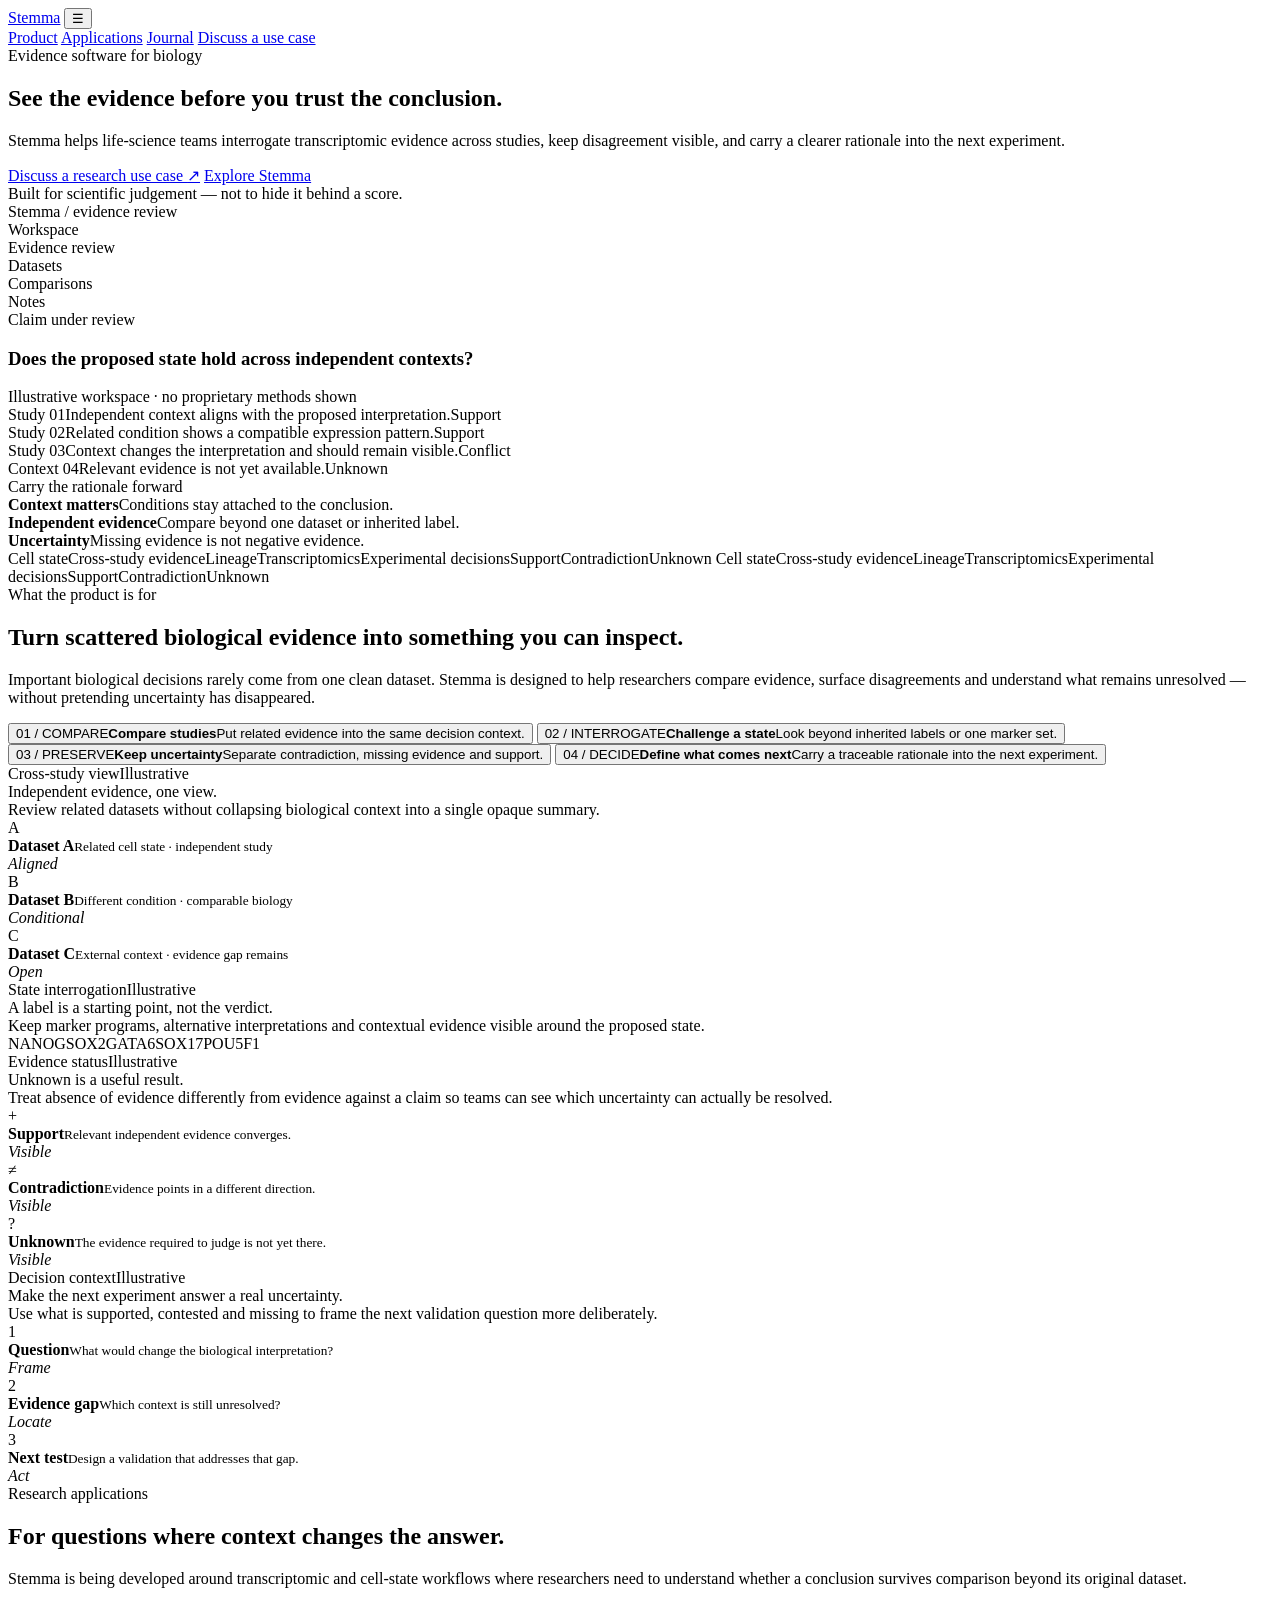
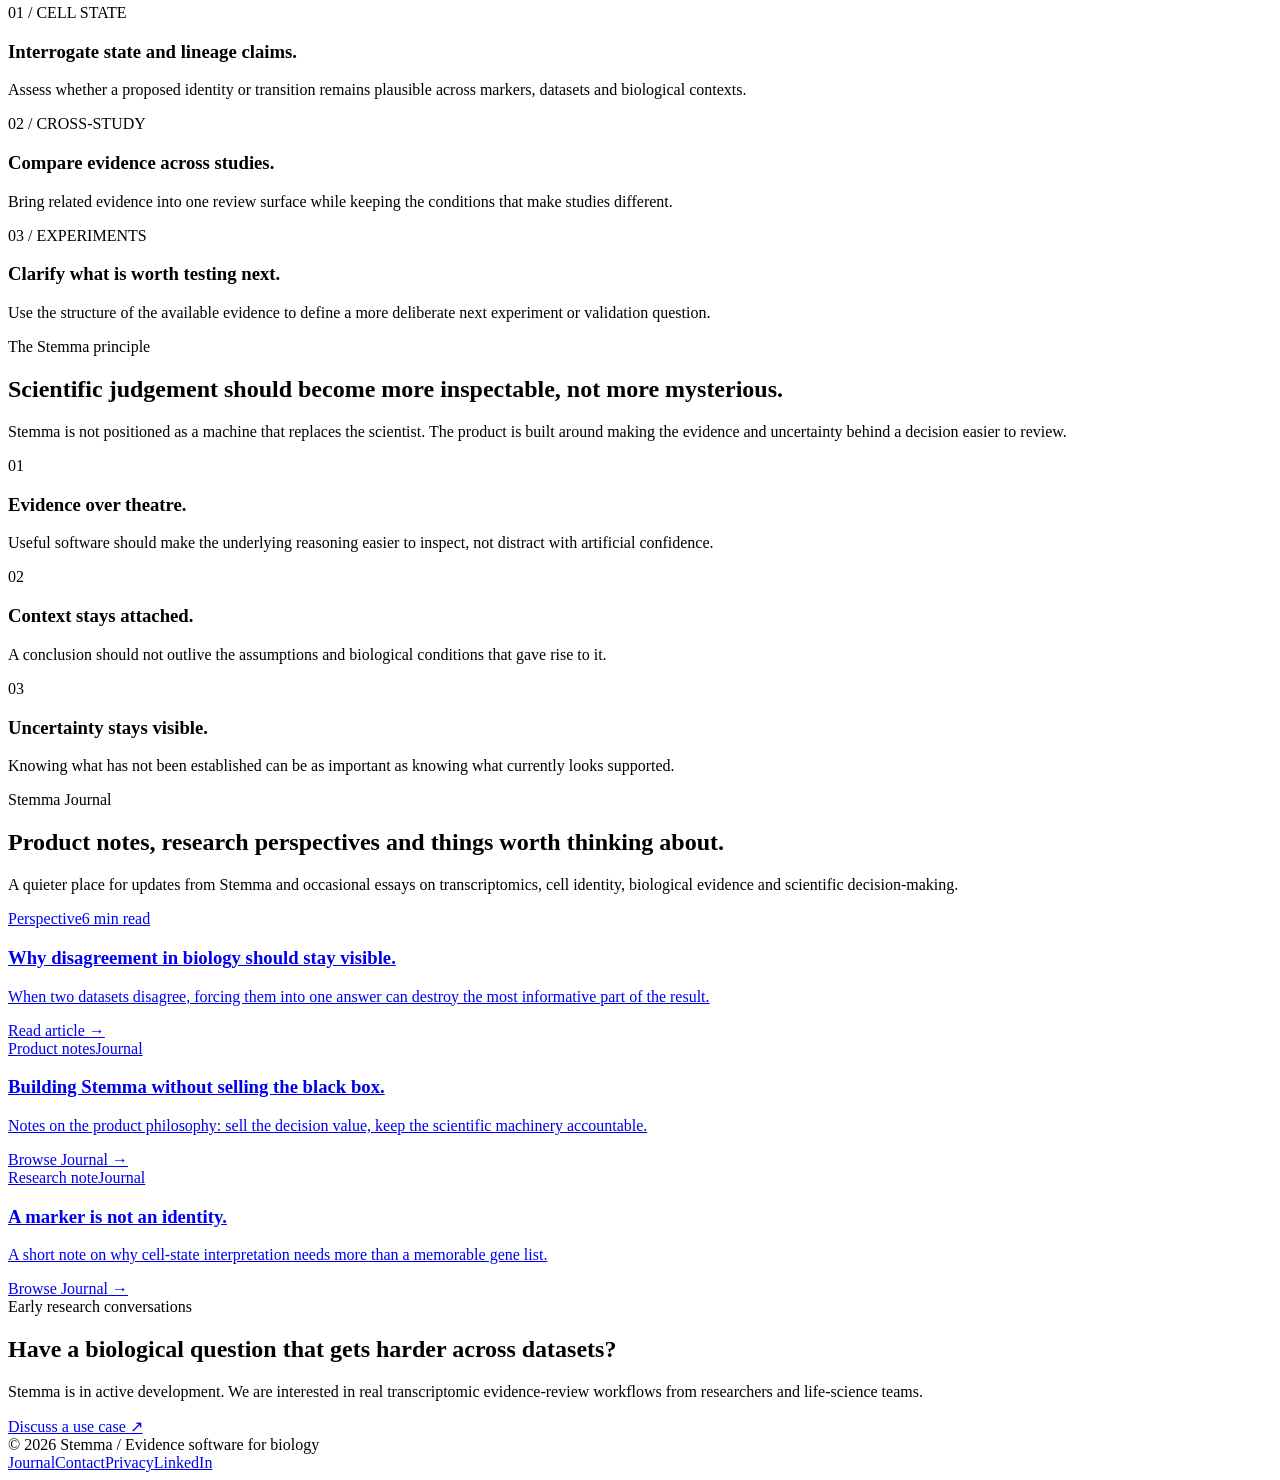
==== commit 73480ab9: "Add files via upload" ====
--- a/index.html
+++ b/index.html
@@ -1,671 +1,133 @@
 <!doctype html>
 <html lang="en">
 <head>
-  <meta charset="utf-8" />
-  <meta name="viewport" content="width=device-width, initial-scale=1" />
-  <meta name="description" content="Stemma helps life-science teams compare biological evidence, expose disagreement, and make clearer transcriptomic decisions." />
-  <title>Stemma — Biological evidence, made easier to judge</title>
-  <link rel="preconnect" href="https://fonts.googleapis.com">
-  <link rel="preconnect" href="https://fonts.gstatic.com" crossorigin>
-  <link href="https://fonts.googleapis.com/css2?family=Courier+Prime:wght@400;700&family=Inter:wght@400;500;600&family=Playfair+Display:ital,wght@0,400;0,600;1,400&display=swap" rel="stylesheet">
-  <style>
-    :root {
-      --paper: #fbf8f0;
-      --paper-deep: #f2ecdf;
-      --ink: #17342c;
-      --ink-2: #29473e;
-      --muted: #6e7c76;
-      --line: rgba(23, 52, 44, .32);
-      --line-soft: rgba(23, 52, 44, .15);
-      --accent: #8c3f4d;
-      --accent-soft: rgba(140, 63, 77, .08);
-      --white: #fffdf7;
-      --serif: "Playfair Display", Georgia, serif;
-      --sans: "Inter", "Helvetica Neue", Arial, sans-serif;
-      --mono: "Courier Prime", "Courier New", monospace;
-    }
-
-    * { box-sizing: border-box; }
-    html { scroll-behavior: smooth; background: var(--paper); }
-    body {
-      margin: 0;
-      color: var(--ink);
-      background:
-        linear-gradient(rgba(23, 52, 44, .018) 1px, transparent 1px),
-        linear-gradient(90deg, rgba(23, 52, 44, .018) 1px, transparent 1px),
-        var(--paper);
-      background-size: 28px 28px;
-      font-family: var(--sans);
-      -webkit-font-smoothing: antialiased;
-    }
-    a { color: inherit; text-decoration: none; }
-    button { font: inherit; }
-    ::selection { background: var(--accent); color: var(--paper); }
-
-    .container { width: min(1180px, calc(100% - 48px)); margin: 0 auto; }
-    .mono { font-family: var(--mono); }
-    .serif { font-family: var(--serif); }
-
-    .topbar {
-      position: sticky;
-      top: 0;
-      z-index: 50;
-      background: rgba(251, 248, 240, .94);
-      backdrop-filter: blur(10px);
-      border-bottom: 3px double var(--ink);
-    }
-    .nav {
-      height: 76px;
-      display: flex;
-      align-items: center;
-      justify-content: space-between;
-      gap: 28px;
-    }
-    .brand {
-      display: inline-flex;
-      align-items: center;
-      gap: 11px;
-      font-family: var(--serif);
-      font-size: 24px;
-      font-weight: 600;
-      letter-spacing: -.035em;
-    }
-    .brand-mark {
-      width: 18px;
-      height: 18px;
-      border: 1.5px solid var(--ink);
-      position: relative;
-      display: inline-block;
-      background: var(--paper);
-    }
-    .brand-mark:before,
-    .brand-mark:after {
-      content: "";
-      position: absolute;
-      left: 50%;
-      top: 50%;
-      background: var(--accent);
-      transform: translate(-50%, -50%);
-    }
-    .brand-mark:before { width: 10px; height: 1.5px; }
-    .brand-mark:after { width: 1.5px; height: 10px; }
-
-    .navlinks { display: flex; align-items: center; gap: 28px; }
-    .navlinks a {
-      font-family: var(--mono);
-      font-size: 12px;
-      letter-spacing: .07em;
-      text-transform: uppercase;
-      color: var(--ink-2);
-    }
-    .navlinks a:hover { color: var(--accent); }
-    .nav-cta {
-      border: 1px solid var(--ink);
-      padding: 10px 14px;
-      background: var(--ink);
-      color: var(--paper) !important;
-      transition: .18s ease;
-    }
-    .nav-cta:hover { background: var(--accent); border-color: var(--accent); }
-    .mobile-toggle { display: none; background: transparent; border: 0; padding: 8px; color: var(--ink); }
-
-    .hero {
-      padding: 94px 0 74px;
-      border-bottom: 1px solid var(--ink);
-    }
-    .hero-grid {
-      display: grid;
-      grid-template-columns: 1.28fr .72fr;
-      gap: 76px;
-      align-items: end;
-    }
-    .kicker {
-      font-family: var(--mono);
-      font-size: 12px;
-      font-weight: 700;
-      letter-spacing: .12em;
-      text-transform: uppercase;
-      color: var(--accent);
-      margin-bottom: 24px;
-    }
-    h1, h2, h3 { font-family: var(--serif); font-weight: 400; margin: 0; }
-    h1 {
-      font-size: clamp(62px, 8.2vw, 112px);
-      line-height: .93;
-      letter-spacing: -.055em;
-      max-width: 850px;
-    }
-    h1 em { color: var(--accent); font-weight: 400; }
-    .hero-copy {
-      max-width: 665px;
-      margin-top: 34px;
-      font-size: 19px;
-      line-height: 1.58;
-      color: var(--ink-2);
-    }
-    .hero-actions { display: flex; flex-wrap: wrap; gap: 12px; margin-top: 30px; }
-    .btn {
-      display: inline-flex;
-      align-items: center;
-      justify-content: center;
-      min-height: 46px;
-      padding: 0 17px;
-      border: 1px solid var(--ink);
-      font-family: var(--mono);
-      font-weight: 700;
-      font-size: 12px;
-      letter-spacing: .045em;
-      text-transform: uppercase;
-      transition: transform .18s ease, box-shadow .18s ease, background .18s ease;
-    }
-    .btn:hover { transform: translate(-2px, -2px); box-shadow: 4px 4px 0 var(--ink); }
-    .btn.primary { background: var(--ink); color: var(--paper); }
-    .btn.secondary { background: transparent; color: var(--ink); }
-
-    .figure {
-      background: var(--white);
-      border: 1px solid var(--ink);
-      box-shadow: 7px 7px 0 var(--ink);
-      padding: 18px;
-      position: relative;
-    }
-    .figure-head {
-      display: flex;
-      justify-content: space-between;
-      align-items: center;
-      padding-bottom: 11px;
-      border-bottom: 1px solid var(--line-soft);
-      font-family: var(--mono);
-      font-size: 10px;
-      letter-spacing: .08em;
-      text-transform: uppercase;
-    }
-    .figure-head span:last-child { color: var(--muted); }
-    .evidence-map { padding: 24px 0 18px; }
-    .hypothesis {
-      border: 1px solid var(--ink);
-      padding: 13px 14px;
-      font-family: var(--serif);
-      font-size: 18px;
-      background: var(--paper);
-      margin-bottom: 20px;
-    }
-    .branches { position: relative; display: grid; gap: 9px; }
-    .branches:before {
-      content: "";
-      position: absolute;
-      left: 18px;
-      top: -20px;
-      bottom: 19px;
-      border-left: 1px solid var(--line);
-    }
-    .branch {
-      margin-left: 36px;
-      display: grid;
-      grid-template-columns: 1fr auto;
-      gap: 12px;
-      align-items: center;
-      padding: 11px 12px;
-      border: 1px solid var(--line-soft);
-      background: rgba(251, 248, 240, .72);
-      position: relative;
-    }
-    .branch:before {
-      content: "";
-      width: 18px;
-      border-top: 1px solid var(--line);
-      position: absolute;
-      left: -19px;
-      top: 50%;
-    }
-    .branch-name { font-size: 12px; font-weight: 600; }
-    .branch-meta { font-family: var(--mono); font-size: 10px; color: var(--muted); margin-top: 3px; }
-    .verdict {
-      font-family: var(--mono);
-      font-size: 10px;
-      letter-spacing: .06em;
-      text-transform: uppercase;
-      border: 1px solid currentColor;
-      padding: 5px 7px;
-      white-space: nowrap;
-    }
-    .support { color: #2f6a4e; }
-    .conflict { color: var(--accent); }
-    .unknown { color: #7a7056; }
-    .figure-foot {
-      border-top: 1px solid var(--line-soft);
-      padding-top: 11px;
-      color: var(--muted);
-      font-family: var(--mono);
-      font-size: 10px;
-      line-height: 1.45;
-    }
-
-    .manifesto {
-      padding: 28px 0;
-      border-bottom: 3px double var(--ink);
-      background: var(--paper-deep);
-    }
-    .manifesto-row {
-      display: grid;
-      grid-template-columns: 190px 1fr;
-      gap: 46px;
-      align-items: center;
-    }
-    .manifesto-label {
-      font-family: var(--mono);
-      font-size: 10px;
-      line-height: 1.5;
-      text-transform: uppercase;
-      letter-spacing: .1em;
-      color: var(--muted);
-    }
-    .manifesto p {
-      font-family: var(--serif);
-      font-size: clamp(24px, 2.7vw, 36px);
-      line-height: 1.22;
-      margin: 0;
-      letter-spacing: -.025em;
-    }
-
-    .section { padding: 104px 0; border-bottom: 1px solid var(--ink); }
-    .section-head {
-      display: grid;
-      grid-template-columns: .9fr 1.1fr;
-      gap: 70px;
-      align-items: start;
-      margin-bottom: 62px;
-    }
-    .section h2 {
-      font-size: clamp(44px, 5.4vw, 76px);
-      line-height: .98;
-      letter-spacing: -.045em;
-    }
-    .section-lede {
-      font-size: 16px;
-      line-height: 1.75;
-      color: var(--ink-2);
-      max-width: 550px;
-      margin: 6px 0 0;
-    }
-
-    .triad {
-      display: grid;
-      grid-template-columns: repeat(3, 1fr);
-      border-top: 1px solid var(--ink);
-      border-bottom: 1px solid var(--ink);
-    }
-    .triad-item {
-      min-height: 300px;
-      padding: 26px 28px 30px;
-      border-right: 1px solid var(--ink);
-      position: relative;
-    }
-    .triad-item:last-child { border-right: 0; }
-    .triad-index { font-family: var(--mono); font-size: 10px; color: var(--muted); }
-    .triad-item h3 {
-      font-size: 42px;
-      letter-spacing: -.035em;
-      margin: 62px 0 14px;
-    }
-    .triad-item p { margin: 0; font-size: 14px; line-height: 1.7; color: var(--ink-2); }
-    .triad-rule { width: 42px; height: 4px; margin-top: 28px; }
-    .triad-item:nth-child(1) .triad-rule { background: #2f6a4e; }
-    .triad-item:nth-child(2) .triad-rule { background: var(--accent); }
-    .triad-item:nth-child(3) .triad-rule { background: #7a7056; }
-
-    .use-grid { display: grid; grid-template-columns: repeat(2, 1fr); border-top: 1px solid var(--ink); }
-    .use {
-      min-height: 300px;
-      padding: 30px 30px 34px 0;
-      border-bottom: 1px solid var(--ink);
-    }
-    .use:nth-child(odd) { padding-right: 44px; border-right: 1px solid var(--ink); }
-    .use:nth-child(even) { padding-left: 44px; }
-    .use-no { font-family: var(--mono); font-size: 10px; color: var(--accent); letter-spacing: .08em; }
-    .use h3 { font-size: 36px; margin: 48px 0 14px; letter-spacing: -.03em; }
-    .use p { margin: 0; font-size: 14px; line-height: 1.72; color: var(--ink-2); max-width: 470px; }
-    .use small {
-      display: block;
-      margin-top: 22px;
-      font-family: var(--mono);
-      color: var(--muted);
-      font-size: 10px;
-      line-height: 1.5;
-      text-transform: uppercase;
-      letter-spacing: .06em;
-    }
-
-    .dark {
-      background: var(--ink);
-      color: var(--paper);
-      border-bottom-color: var(--ink);
-    }
-    .dark .kicker { color: #d9a8b1; }
-    .dark h2, .dark h3 { color: var(--paper); }
-    .dark .section-lede, .dark .step p { color: #b9c7c2; }
-    .steps { display: grid; grid-template-columns: repeat(4, 1fr); border-top: 1px solid rgba(251,248,240,.35); }
-    .step { min-height: 250px; padding: 26px 25px; border-right: 1px solid rgba(251,248,240,.25); }
-    .step:first-child { padding-left: 0; }
-    .step:last-child { border-right: 0; }
-    .step-no { font-family: var(--mono); font-size: 10px; color: #a8bbb4; }
-    .step h3 { font-size: 32px; margin: 62px 0 14px; }
-    .step p { font-size: 13px; line-height: 1.7; margin: 0; }
-
-    .teams-wrap { display: grid; grid-template-columns: 1.05fr .95fr; gap: 80px; align-items: start; }
-    .team-list { border-top: 1px solid var(--ink); }
-    .team-row {
-      display: grid;
-      grid-template-columns: 130px 1fr;
-      gap: 26px;
-      padding: 22px 0;
-      border-bottom: 1px solid var(--ink);
-    }
-    .team-row strong { font-family: var(--mono); font-size: 10px; letter-spacing: .07em; text-transform: uppercase; color: var(--accent); }
-    .team-row span { font-size: 14px; line-height: 1.6; color: var(--ink-2); }
-    .editorial-note {
-      border: 1px solid var(--ink);
-      box-shadow: 7px 7px 0 var(--ink);
-      padding: 28px;
-      background: var(--white);
-    }
-    .editorial-note .label { font-family: var(--mono); font-size: 10px; color: var(--muted); letter-spacing: .08em; text-transform: uppercase; }
-    .editorial-note p { font-family: var(--serif); font-size: 31px; line-height: 1.25; letter-spacing: -.03em; margin: 28px 0 0; }
-    .editorial-note footer { margin-top: 32px; padding-top: 14px; border-top: 1px solid var(--line-soft); font-family: var(--mono); font-size: 10px; color: var(--muted); line-height: 1.5; }
-
-    .closing { padding: 110px 0 72px; }
-    .closing-box {
-      border: 3px double var(--ink);
-      padding: 54px;
-      background: var(--paper-deep);
-      display: grid;
-      grid-template-columns: 1.15fr .85fr;
-      gap: 54px;
-      align-items: end;
-    }
-    .closing h2 { font-size: clamp(44px, 5vw, 72px); line-height: .98; letter-spacing: -.045em; }
-    .closing-side p { margin: 0 0 23px; font-size: 15px; line-height: 1.7; color: var(--ink-2); }
-
-    footer.site-footer {
-      padding: 28px 0 40px;
-      border-top: 1px solid var(--ink);
-      font-family: var(--mono);
-      font-size: 10px;
-      text-transform: uppercase;
-      letter-spacing: .05em;
-    }
-    .footer-row { display: flex; justify-content: space-between; gap: 24px; }
-    .footer-links { display: flex; gap: 20px; }
-    .footer-links a:hover { color: var(--accent); }
-
-    .reveal { opacity: 0; transform: translateY(12px); transition: opacity .55s ease, transform .55s ease; }
-    .reveal.on { opacity: 1; transform: none; }
-
-    @media (max-width: 900px) {
-      .container { width: min(100% - 32px, 1180px); }
-      .navlinks { display: none; }
-      .mobile-toggle { display: block; }
-      .navlinks.open {
-        display: flex;
-        position: absolute;
-        top: 76px;
-        left: 0;
-        right: 0;
-        background: var(--paper);
-        border-bottom: 3px double var(--ink);
-        flex-direction: column;
-        align-items: stretch;
-        padding: 20px 24px 24px;
-      }
-      .navlinks.open a { padding: 8px 0; }
-      .hero { padding-top: 70px; }
-      .hero-grid, .section-head, .teams-wrap, .closing-box { grid-template-columns: 1fr; gap: 42px; }
-      .figure { max-width: 560px; }
-      .manifesto-row { grid-template-columns: 1fr; gap: 12px; }
-      .triad { grid-template-columns: 1fr; }
-      .triad-item { border-right: 0; border-bottom: 1px solid var(--ink); min-height: auto; }
-      .triad-item:last-child { border-bottom: 0; }
-      .triad-item h3 { margin-top: 34px; }
-      .steps { grid-template-columns: 1fr 1fr; }
-      .step:nth-child(2) { border-right: 0; }
-      .step:nth-child(-n+2) { border-bottom: 1px solid rgba(251,248,240,.25); }
-      .step:first-child { padding-left: 25px; }
-    }
-
-    @media (max-width: 640px) {
-      .hero { padding: 56px 0; }
-      h1 { font-size: 58px; }
-      .hero-copy { font-size: 17px; }
-      .section { padding: 78px 0; }
-      .use-grid, .steps { grid-template-columns: 1fr; }
-      .use, .use:nth-child(odd), .use:nth-child(even) { padding: 28px 0; border-right: 0; }
-      .step, .step:first-child { border-right: 0; border-bottom: 1px solid rgba(251,248,240,.25); padding: 26px 0; }
-      .step:last-child { border-bottom: 0; }
-      .team-row { grid-template-columns: 1fr; gap: 7px; }
-      .closing-box { padding: 30px 24px; }
-      .footer-row { flex-direction: column; }
-    }
-  </style>
+  <meta charset="utf-8">
+  <meta name="viewport" content="width=device-width,initial-scale=1">
+  <meta name="description" content="Stemma helps life-science teams compare transcriptomic evidence, expose disagreement, and make biological decisions that are easier to inspect and defend.">
+  <title>Stemma — Evidence software for biology</title>
+  <link rel="stylesheet" href="assets/style.css">
 </head>
 <body>
-  <header class="topbar">
-    <div class="container nav">
-      <a class="brand" href="#top" aria-label="Stemma home"><span class="brand-mark" aria-hidden="true"></span>Stemma</a>
-      <button class="mobile-toggle" aria-label="Toggle navigation" aria-expanded="false">☰</button>
-      <nav class="navlinks" aria-label="Primary navigation">
-        <a href="#product">Product</a>
-        <a href="#applications">Applications</a>
-        <a href="#teams">For teams</a>
-        <a class="nav-cta" href="mailto:hello@stemma.bio?subject=Stemma%20research%20use%20case">Discuss a use case</a>
-      </nav>
+<header class="topbar">
+  <div class="container nav">
+    <a class="brand" href="index.html"><span class="brand-mark" aria-hidden="true"></span>Stemma</a>
+    <button class="mobile-toggle" aria-label="Toggle navigation" aria-expanded="false">☰</button>
+    <nav class="navlinks" aria-label="Primary navigation">
+      <a href="#product">Product</a>
+      <a href="#applications">Applications</a>
+      <a href="journal.html">Journal</a>
+      <a class="nav-cta" href="mailto:hello@stemma.bio?subject=Stemma%20research%20use%20case">Discuss a use case</a>
+    </nav>
+  </div>
+</header>
+
+<main>
+<section class="hero">
+  <div class="container hero-grid">
+    <div class="reveal">
+      <div class="kicker">Evidence software for biology</div>
+      <h1>See the evidence before you trust the <span class="scribble">conclusion.</span></h1>
+      <p class="hero-copy">Stemma helps life-science teams interrogate transcriptomic evidence across studies, keep disagreement visible, and carry a clearer rationale into the next experiment.</p>
+      <div class="hero-actions">
+        <a class="btn primary" href="mailto:hello@stemma.bio?subject=Stemma%20research%20use%20case">Discuss a research use case <span>↗</span></a>
+        <a class="btn secondary" href="#product">Explore Stemma</a>
+      </div>
+      <div class="hero-note">Built for scientific judgement — not to hide it behind a score.</div>
     </div>
-  </header>
 
-  <main id="top">
-    <section class="hero">
-      <div class="container hero-grid">
-        <div>
-          <div class="kicker">Biological evidence software</div>
-          <h1>Biological evidence, made easier to <em>judge.</em></h1>
-          <p class="hero-copy">Stemma helps life-science teams compare transcriptomic evidence across studies, inspect where biological claims agree or conflict, and carry a clearer rationale into the next experiment.</p>
-          <div class="hero-actions">
-            <a class="btn primary" href="mailto:hello@stemma.bio?subject=Stemma%20research%20use%20case">Discuss a research use case</a>
-            <a class="btn secondary" href="#product">See what Stemma does</a>
+    <div class="scene-wrap reveal reveal-delay-1" aria-label="Illustrative Stemma evidence workspace">
+      <div class="scene">
+        <div class="app-window">
+          <div class="app-top"><div class="dots"><span class="dot"></span><span class="dot"></span><span class="dot"></span></div><span class="app-label">Stemma / evidence review</span></div>
+          <div class="app-body">
+            <aside class="app-side"><div class="side-title">Workspace</div><div class="side-item active">Evidence review</div><div class="side-item">Datasets</div><div class="side-item">Comparisons</div><div class="side-item">Notes</div></aside>
+            <div class="app-main">
+              <div class="question">Claim under review</div>
+              <h3>Does the proposed state hold across independent contexts?</h3>
+              <div class="context">Illustrative workspace · no proprietary methods shown</div>
+              <div class="evidence-lines">
+                <div class="e-row"><span class="e-name">Study 01</span><span class="e-copy">Independent context aligns with the proposed interpretation.</span><span class="pill support">Support</span></div>
+                <div class="e-row"><span class="e-name">Study 02</span><span class="e-copy">Related condition shows a compatible expression pattern.</span><span class="pill support">Support</span></div>
+                <div class="e-row"><span class="e-name">Study 03</span><span class="e-copy">Context changes the interpretation and should remain visible.</span><span class="pill conflict">Conflict</span></div>
+                <div class="e-row"><span class="e-name">Context 04</span><span class="e-copy">Relevant evidence is not yet available.</span><span class="pill unknown">Unknown</span></div>
+              </div>
+              <div class="decision-line">Carry the rationale forward</div>
+            </div>
           </div>
         </div>
+        <div class="float-card float-a"><strong>Context matters</strong><span>Conditions stay attached to the conclusion.</span></div>
+        <div class="float-card float-b"><strong>Independent evidence</strong><span>Compare beyond one dataset or inherited label.</span></div>
+        <div class="float-card float-c"><strong>Uncertainty</strong><span>Missing evidence is not negative evidence.</span></div>
+        <div class="cell-orbit" aria-hidden="true"></div>
+      </div>
+    </div>
+  </div>
+</section>
 
-        <aside class="figure reveal" aria-label="Illustrative evidence comparison">
-          <div class="figure-head"><span>Fig. 01 / Evidence across studies</span><span>Illustrative</span></div>
-          <div class="evidence-map">
-            <div class="hypothesis">Claim under review</div>
-            <div class="branches">
-              <div class="branch">
-                <div><div class="branch-name">Study A</div><div class="branch-meta">relevant context / independent dataset</div></div>
-                <span class="verdict support">Support</span>
-              </div>
-              <div class="branch">
-                <div><div class="branch-name">Study B</div><div class="branch-meta">related state / independent dataset</div></div>
-                <span class="verdict support">Support</span>
-              </div>
-              <div class="branch">
-                <div><div class="branch-name">Study C</div><div class="branch-meta">contextual disagreement</div></div>
-                <span class="verdict conflict">Conflict</span>
-              </div>
-              <div class="branch">
-                <div><div class="branch-name">Unmeasured context</div><div class="branch-meta">evidence not yet available</div></div>
-                <span class="verdict unknown">Unknown</span>
-              </div>
-            </div>
-          </div>
-          <div class="figure-foot">A commercial illustration of the decision problem Stemma is built around. No proprietary methods or internal scientific implementation are shown.</div>
-        </aside>
+<div class="ticker" aria-hidden="true"><div class="ticker-track">
+  <span>Cell state</span><span>Cross-study evidence</span><span>Lineage</span><span>Transcriptomics</span><span>Experimental decisions</span><span>Support</span><span>Contradiction</span><span>Unknown</span>
+  <span>Cell state</span><span>Cross-study evidence</span><span>Lineage</span><span>Transcriptomics</span><span>Experimental decisions</span><span>Support</span><span>Contradiction</span><span>Unknown</span>
+</div></div>
+
+<section class="section" id="product">
+  <div class="container">
+    <div class="section-head reveal">
+      <div><div class="kicker">What the product is for</div><h2>Turn scattered biological evidence into something you can inspect.</h2></div>
+      <p class="section-lede">Important biological decisions rarely come from one clean dataset. Stemma is designed to help researchers compare evidence, surface disagreements and understand what remains unresolved — without pretending uncertainty has disappeared.</p>
+    </div>
+
+    <div class="feature-stage reveal">
+      <div class="feature-nav">
+        <button class="feature-btn active" data-panel="panel-compare"><span class="no">01 / COMPARE</span><strong>Compare studies</strong><span>Put related evidence into the same decision context.</span></button>
+        <button class="feature-btn" data-panel="panel-state"><span class="no">02 / INTERROGATE</span><strong>Challenge a state</strong><span>Look beyond inherited labels or one marker set.</span></button>
+        <button class="feature-btn" data-panel="panel-uncertainty"><span class="no">03 / PRESERVE</span><strong>Keep uncertainty</strong><span>Separate contradiction, missing evidence and support.</span></button>
+        <button class="feature-btn" data-panel="panel-next"><span class="no">04 / DECIDE</span><strong>Define what comes next</strong><span>Carry a traceable rationale into the next experiment.</span></button>
       </div>
-    </section>
 
-    <section class="manifesto">
-      <div class="container manifesto-row">
-        <div class="manifesto-label">The premise<br>behind Stemma</div>
-        <p>A biological conclusion should show what supports it, what contradicts it, and what remains unknown.</p>
+      <div class="product-panel">
+        <div class="panel-inner active" id="panel-compare"><div class="panel-meta"><span>Cross-study view</span><span>Illustrative</span></div><div class="panel-title">Independent evidence, one view.</div><div class="panel-desc">Review related datasets without collapsing biological context into a single opaque summary.</div><div class="study-stack"><div class="study"><span class="study-icon">A</span><div><strong>Dataset A</strong><small>Related cell state · independent study</small></div><em>Aligned</em></div><div class="study"><span class="study-icon">B</span><div><strong>Dataset B</strong><small>Different condition · comparable biology</small></div><em>Conditional</em></div><div class="study"><span class="study-icon">C</span><div><strong>Dataset C</strong><small>External context · evidence gap remains</small></div><em>Open</em></div></div></div>
+        <div class="panel-inner" id="panel-state"><div class="panel-meta"><span>State interrogation</span><span>Illustrative</span></div><div class="panel-title">A label is a starting point, not the verdict.</div><div class="panel-desc">Keep marker programs, alternative interpretations and contextual evidence visible around the proposed state.</div><div class="marker-cloud"><span class="marker">NANOG</span><span class="marker">SOX2</span><span class="marker">GATA6</span><span class="marker">SOX17</span><span class="marker">POU5F1</span></div></div>
+        <div class="panel-inner" id="panel-uncertainty"><div class="panel-meta"><span>Evidence status</span><span>Illustrative</span></div><div class="panel-title">Unknown is a useful result.</div><div class="panel-desc">Treat absence of evidence differently from evidence against a claim so teams can see which uncertainty can actually be resolved.</div><div class="study-stack"><div class="study"><span class="study-icon">+</span><div><strong>Support</strong><small>Relevant independent evidence converges.</small></div><em>Visible</em></div><div class="study"><span class="study-icon">≠</span><div><strong>Contradiction</strong><small>Evidence points in a different direction.</small></div><em>Visible</em></div><div class="study"><span class="study-icon">?</span><div><strong>Unknown</strong><small>The evidence required to judge is not yet there.</small></div><em>Visible</em></div></div></div>
+        <div class="panel-inner" id="panel-next"><div class="panel-meta"><span>Decision context</span><span>Illustrative</span></div><div class="panel-title">Make the next experiment answer a real uncertainty.</div><div class="panel-desc">Use what is supported, contested and missing to frame the next validation question more deliberately.</div><div class="study-stack"><div class="study"><span class="study-icon">1</span><div><strong>Question</strong><small>What would change the biological interpretation?</small></div><em>Frame</em></div><div class="study"><span class="study-icon">2</span><div><strong>Evidence gap</strong><small>Which context is still unresolved?</small></div><em>Locate</em></div><div class="study"><span class="study-icon">3</span><div><strong>Next test</strong><small>Design a validation that addresses that gap.</small></div><em>Act</em></div></div></div>
       </div>
-    </section>
+    </div>
+  </div>
+</section>
 
-    <section class="section" id="product">
-      <div class="container">
-        <div class="section-head">
-          <div>
-            <div class="kicker">What Stemma makes visible</div>
-            <h2>Not just an answer. The evidence around it.</h2>
-          </div>
-          <p class="section-lede">Research teams often reach important decisions through scattered datasets, annotations, figures and judgement calls. Stemma is designed to bring that evidence into a structured view without pretending the biology is cleaner than it is.</p>
-        </div>
+<section class="section soft" id="applications">
+  <div class="container">
+    <div class="section-head reveal"><div><div class="kicker">Research applications</div><h2>For questions where context changes the answer.</h2></div><p class="section-lede">Stemma is being developed around transcriptomic and cell-state workflows where researchers need to understand whether a conclusion survives comparison beyond its original dataset.</p></div>
+    <div class="use-grid">
+      <article class="use-card reveal"><span class="use-no">01 / CELL STATE</span><h3>Interrogate state and lineage claims.</h3><p>Assess whether a proposed identity or transition remains plausible across markers, datasets and biological contexts.</p></article>
+      <article class="use-card reveal reveal-delay-1"><span class="use-no">02 / CROSS-STUDY</span><h3>Compare evidence across studies.</h3><p>Bring related evidence into one review surface while keeping the conditions that make studies different.</p></article>
+      <article class="use-card reveal reveal-delay-2"><span class="use-no">03 / EXPERIMENTS</span><h3>Clarify what is worth testing next.</h3><p>Use the structure of the available evidence to define a more deliberate next experiment or validation question.</p></article>
+    </div>
+  </div>
+</section>
 
-        <div class="triad reveal">
-          <article class="triad-item">
-            <span class="triad-index">01 / SUPPORT</span>
-            <h3>Support</h3>
-            <p>See where independent evidence converges on the same biological interpretation.</p>
-            <div class="triad-rule"></div>
-          </article>
-          <article class="triad-item">
-            <span class="triad-index">02 / CONTRADICTION</span>
-            <h3>Contradiction</h3>
-            <p>Keep disagreement visible instead of smoothing it away into a single confident-looking result.</p>
-            <div class="triad-rule"></div>
-          </article>
-          <article class="triad-item">
-            <span class="triad-index">03 / UNKNOWN</span>
-            <h3>Unknown</h3>
-            <p>Separate missing evidence from negative evidence so the next question is easier to define.</p>
-            <div class="triad-rule"></div>
-          </article>
-        </div>
-      </div>
-    </section>
+<section class="section principle">
+  <div class="container">
+    <div class="section-head reveal"><div><div class="kicker">The Stemma principle</div><h2>Scientific judgement should become more inspectable, not more mysterious.</h2></div><p class="section-lede">Stemma is not positioned as a machine that replaces the scientist. The product is built around making the evidence and uncertainty behind a decision easier to review.</p></div>
+    <div class="principles reveal"><article class="principle-card"><span class="no">01</span><h3>Evidence over theatre.</h3><p>Useful software should make the underlying reasoning easier to inspect, not distract with artificial confidence.</p></article><article class="principle-card"><span class="no">02</span><h3>Context stays attached.</h3><p>A conclusion should not outlive the assumptions and biological conditions that gave rise to it.</p></article><article class="principle-card"><span class="no">03</span><h3>Uncertainty stays visible.</h3><p>Knowing what has not been established can be as important as knowing what currently looks supported.</p></article></div>
+  </div>
+</section>
 
-    <section class="section" id="applications">
-      <div class="container">
-        <div class="section-head">
-          <div>
-            <div class="kicker">Research applications</div>
-            <h2>Built around the questions researchers already ask.</h2>
-          </div>
-          <p class="section-lede">The product is being developed for transcriptomic and cell-state work where conclusions need to survive comparison across datasets and biological contexts.</p>
-        </div>
+<section class="section" id="journal">
+  <div class="container">
+    <div class="section-head reveal"><div><div class="kicker">Stemma Journal</div><h2>Product notes, research perspectives and things worth thinking about.</h2></div><p class="section-lede">A quieter place for updates from Stemma and occasional essays on transcriptomics, cell identity, biological evidence and scientific decision-making.</p></div>
+    <div class="journal-grid">
+      <a class="journal-feature reveal" href="journal/why-disagreement-matters.html"><div class="journal-visual"></div><div class="journal-content"><div class="post-meta"><span>Perspective</span><span>6 min read</span></div><h3>Why disagreement in biology should stay visible.</h3><p>When two datasets disagree, forcing them into one answer can destroy the most informative part of the result.</p><span class="read-link">Read article →</span></div></a>
+      <div class="journal-side"><a class="journal-card reveal reveal-delay-1" href="journal.html"><div class="post-meta"><span>Product notes</span><span>Journal</span></div><h3>Building Stemma without selling the black box.</h3><p>Notes on the product philosophy: sell the decision value, keep the scientific machinery accountable.</p><span class="read-link">Browse Journal →</span></a><a class="journal-card reveal reveal-delay-2" href="journal.html"><div class="post-meta"><span>Research note</span><span>Journal</span></div><h3>A marker is not an identity.</h3><p>A short note on why cell-state interpretation needs more than a memorable gene list.</p><span class="read-link">Browse Journal →</span></a></div>
+    </div>
+  </div>
+</section>
 
-        <div class="use-grid reveal">
-          <article class="use">
-            <span class="use-no">01 / CELL STATE</span>
-            <h3>Interrogate state and lineage claims</h3>
-            <p>Assess whether a proposed cell state, identity or transition is supported beyond a single marker set or inherited label.</p>
-            <small>Single-cell / developmental biology / differentiation</small>
-          </article>
-          <article class="use">
-            <span class="use-no">02 / CROSS-STUDY</span>
-            <h3>Compare evidence across datasets</h3>
-            <p>Place related studies into the same decision context and see where the underlying biological story is consistent, conditional or unresolved.</p>
-            <small>Replication / external validation / evidence review</small>
-          </article>
-          <article class="use">
-            <span class="use-no">03 / EXPERIMENTS</span>
-            <h3>Clarify what is worth testing next</h3>
-            <p>Use the structure of the available evidence to define the next experiment or validation question more deliberately.</p>
-            <small>Hypothesis review / experimental planning / prioritisation</small>
-          </article>
-          <article class="use">
-            <span class="use-no">04 / CONTEXT</span>
-            <h3>Preserve biological context</h3>
-            <p>Keep dataset conditions, disagreement and uncertainty attached to the conclusion rather than reducing them to one opaque score.</p>
-            <small>Traceability / context / scientific judgement</small>
-          </article>
-        </div>
-      </div>
-    </section>
+<section class="closing">
+  <div class="container"><div class="closing-card reveal"><div><div class="kicker">Early research conversations</div><h2>Have a biological question that gets harder across datasets?</h2></div><div><p>Stemma is in active development. We are interested in real transcriptomic evidence-review workflows from researchers and life-science teams.</p><a class="btn primary" href="mailto:hello@stemma.bio?subject=Stemma%20research%20use%20case">Discuss a use case ↗</a></div></div></div>
+</section>
+</main>
 
-    <section class="section dark">
-      <div class="container">
-        <div class="section-head">
-          <div>
-            <div class="kicker">A research workflow</div>
-            <h2>From a biological question to a defensible next step.</h2>
-          </div>
-          <p class="section-lede">Stemma is intended to sit between raw biological evidence and the decision a scientist or R&amp;D team has to make from it.</p>
-        </div>
-
-        <div class="steps reveal">
-          <article class="step"><span class="step-no">01 / FRAME</span><h3>Frame</h3><p>Start with a biological claim, state, comparison or experimental question.</p></article>
-          <article class="step"><span class="step-no">02 / COMPARE</span><h3>Compare</h3><p>Bring relevant transcriptomic evidence into the same interpretive context.</p></article>
-          <article class="step"><span class="step-no">03 / CHALLENGE</span><h3>Challenge</h3><p>Expose contradictions, missing evidence and assumptions that need attention.</p></article>
-          <article class="step"><span class="step-no">04 / DECIDE</span><h3>Decide</h3><p>Carry a traceable rationale into the next experiment, review or R&amp;D discussion.</p></article>
-        </div>
-      </div>
-    </section>
-
-    <section class="section" id="teams">
-      <div class="container teams-wrap">
-        <div>
-          <div class="kicker">Where Stemma fits</div>
-          <h2>For teams that need to explain why a biological conclusion holds.</h2>
-          <div class="team-list" style="margin-top: 46px;">
-            <div class="team-row"><strong>Research labs</strong><span>Single-cell, stem-cell, developmental and transcriptomic research where evidence spans multiple studies or conditions.</span></div>
-            <div class="team-row"><strong>Biotech</strong><span>Discovery and platform teams reviewing biological hypotheses before committing experimental resources.</span></div>
-            <div class="team-row"><strong>Pharma R&amp;D</strong><span>Research settings where evidence needs to remain reviewable across scientists, studies and decision points.</span></div>
-          </div>
-        </div>
-
-        <aside class="editorial-note reveal">
-          <div class="label">Design principle / 001</div>
-          <p>Stemma should make biological judgement more inspectable — not replace judgement with another black box.</p>
-          <footer>Commercial positioning only. Product capabilities remain subject to validation and development.</footer>
-        </aside>
-      </div>
-    </section>
-
-    <section class="closing">
-      <div class="container">
-        <div class="closing-box reveal">
-          <div>
-            <div class="kicker">Research collaborations / early evaluation</div>
-            <h2>Have a biological question that is difficult to judge across datasets?</h2>
-          </div>
-          <div class="closing-side">
-            <p>Stemma is in active development. We are interested in speaking with researchers and life-science teams about real evidence-review and transcriptomic decision workflows.</p>
-            <a class="btn primary" href="mailto:hello@stemma.bio?subject=Stemma%20research%20use%20case">Discuss a use case</a>
-          </div>
-        </div>
-      </div>
-    </section>
-  </main>
-
-  <footer class="site-footer">
-    <div class="container footer-row">
-      <div>© 2026 Stemma / Biological evidence software</div>
-      <div class="footer-links"><a href="mailto:hello@stemma.bio">Contact</a><a href="#">Privacy</a><a href="#">LinkedIn</a></div>
-    </div>
-  </footer>
-
-  <script>
-    const toggle = document.querySelector('.mobile-toggle');
-    const nav = document.querySelector('.navlinks');
-    toggle.addEventListener('click', () => {
-      const open = nav.classList.toggle('open');
-      toggle.setAttribute('aria-expanded', String(open));
-      toggle.textContent = open ? '×' : '☰';
-    });
-    nav.querySelectorAll('a').forEach(a => a.addEventListener('click', () => {
-      nav.classList.remove('open');
-      toggle.setAttribute('aria-expanded', 'false');
-      toggle.textContent = '☰';
-    }));
-
-    const observer = new IntersectionObserver(entries => {
-      entries.forEach(entry => {
-        if (entry.isIntersecting) {
-          entry.target.classList.add('on');
-          observer.unobserve(entry.target);
-        }
-      });
-    }, { threshold: .12 });
-    document.querySelectorAll('.reveal').forEach(el => observer.observe(el));
-  </script>
+<footer class="site-footer"><div class="container footer-row"><div>© 2026 Stemma / Evidence software for biology</div><div class="footer-links"><a href="journal.html">Journal</a><a href="mailto:hello@stemma.bio">Contact</a><a href="#">Privacy</a><a href="#">LinkedIn</a></div></div></footer>
+<script src="assets/site.js"></script>
 </body>
 </html>
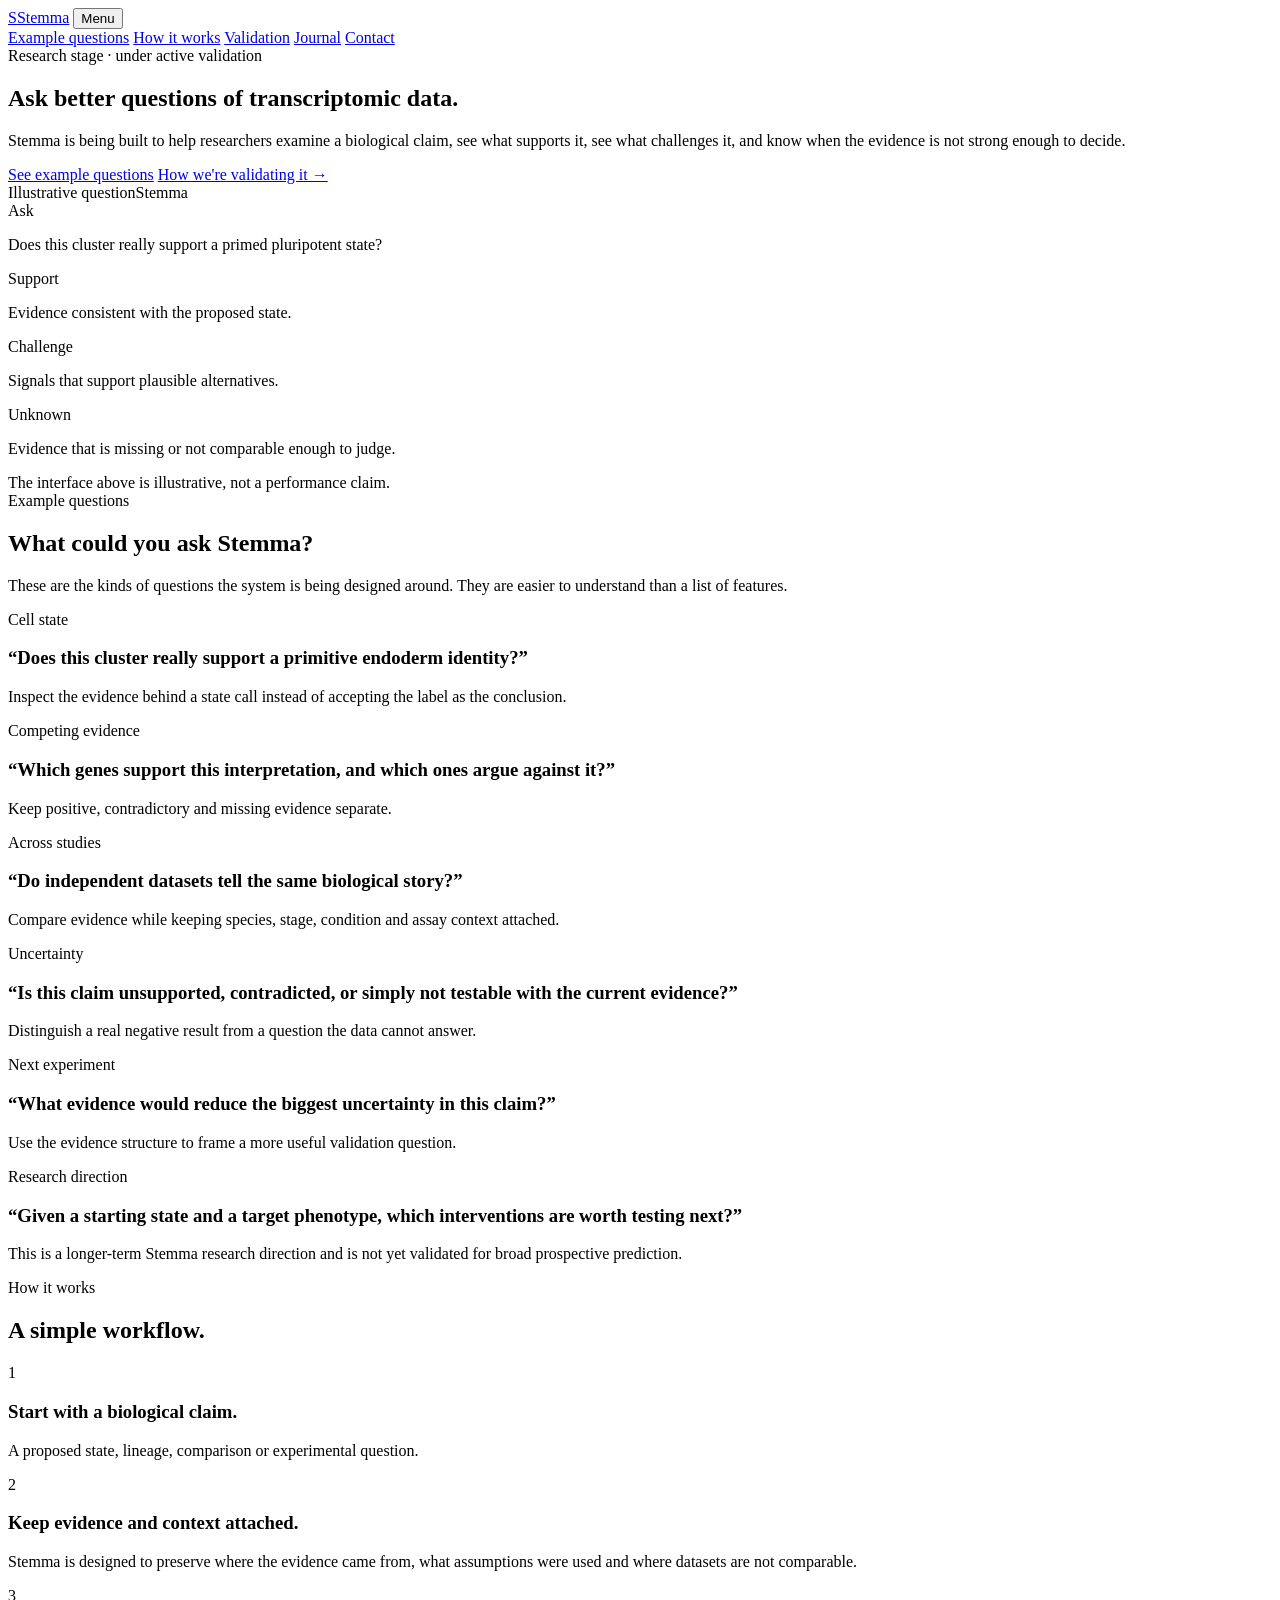
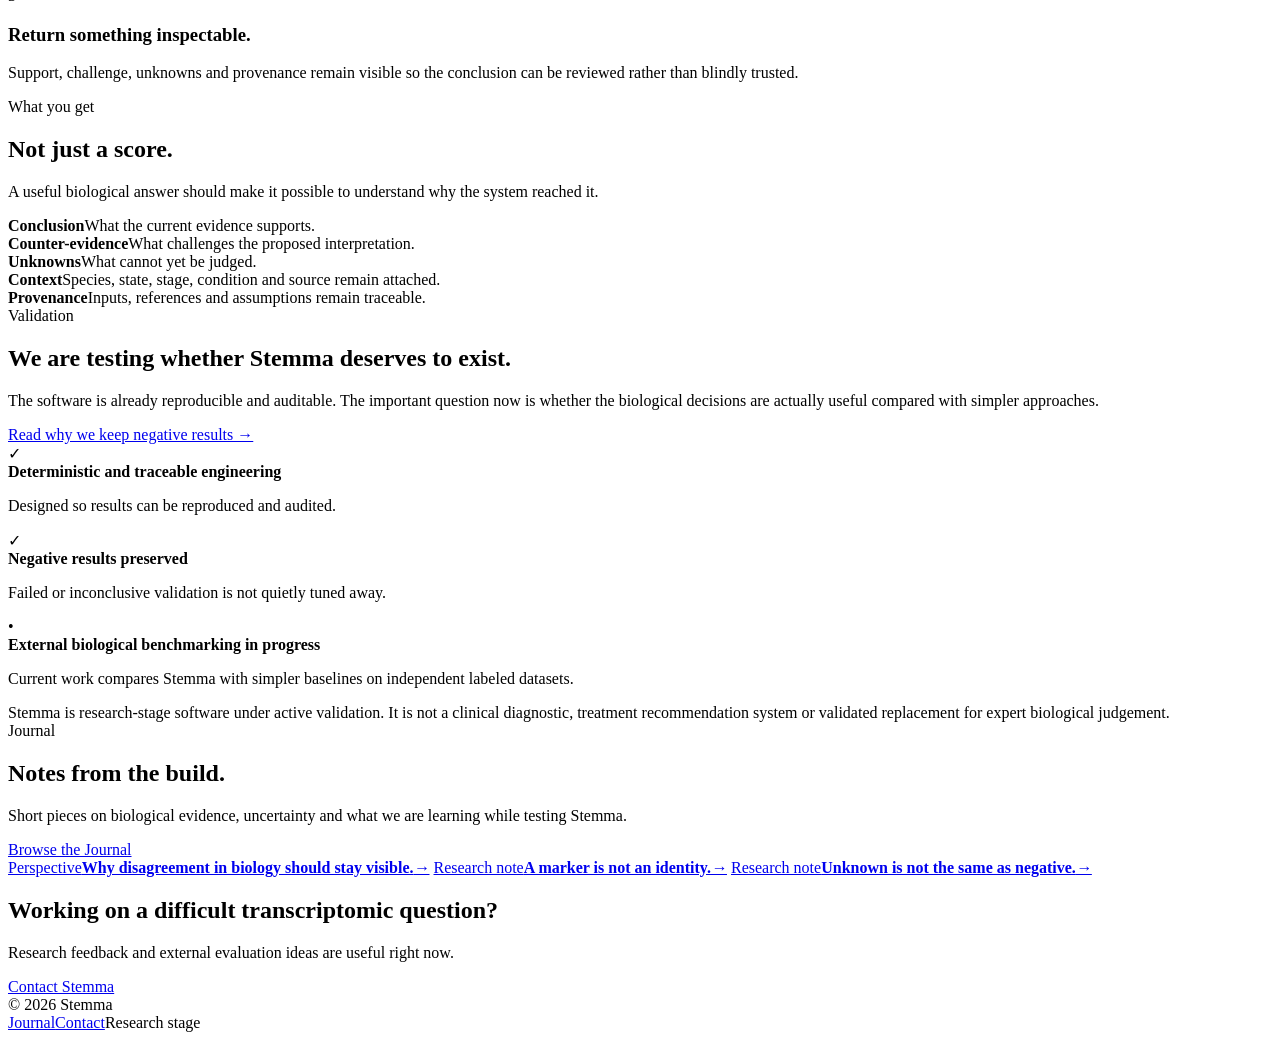
==== commit cbdd3236: "Add files via upload" ====
--- a/index.html
+++ b/index.html
@@ -3,131 +3,168 @@
 <head>
   <meta charset="utf-8">
   <meta name="viewport" content="width=device-width,initial-scale=1">
-  <meta name="description" content="Stemma helps life-science teams compare transcriptomic evidence, expose disagreement, and make biological decisions that are easier to inspect and defend.">
-  <title>Stemma — Evidence software for biology</title>
+  <meta name="description" content="Stemma is research-stage software for making transcriptomic evidence easier to inspect, challenge and trace.">
+  <meta name="theme-color" content="#f7f7f5">
+  <title>Stemma — Evidence you can inspect</title>
+  <link rel="icon" href="assets/favicon.svg" type="image/svg+xml">
   <link rel="stylesheet" href="assets/style.css">
 </head>
 <body>
-<header class="topbar">
+<header class="site-header">
   <div class="container nav">
-    <a class="brand" href="index.html"><span class="brand-mark" aria-hidden="true"></span>Stemma</a>
-    <button class="mobile-toggle" aria-label="Toggle navigation" aria-expanded="false">☰</button>
-    <nav class="navlinks" aria-label="Primary navigation">
-      <a href="#product">Product</a>
-      <a href="#applications">Applications</a>
+    <a class="brand" href="index.html"><span class="logo-mark" aria-hidden="true">S</span><span>Stemma</span></a>
+    <button class="nav-toggle" aria-label="Toggle navigation" aria-expanded="false">Menu</button>
+    <nav class="nav-links" aria-label="Primary navigation">
+      <a href="#examples">Example questions</a>
+      <a href="#how">How it works</a>
+      <a href="#validation">Validation</a>
       <a href="journal.html">Journal</a>
-      <a class="nav-cta" href="mailto:hello@stemma.bio?subject=Stemma%20research%20use%20case">Discuss a use case</a>
+      <a class="button small" href="mailto:hello@stemma.bio?subject=Stemma%20research%20conversation">Contact</a>
     </nav>
   </div>
 </header>
 
 <main>
 <section class="hero">
-  <div class="container hero-grid">
-    <div class="reveal">
-      <div class="kicker">Evidence software for biology</div>
-      <h1>See the evidence before you trust the <span class="scribble">conclusion.</span></h1>
-      <p class="hero-copy">Stemma helps life-science teams interrogate transcriptomic evidence across studies, keep disagreement visible, and carry a clearer rationale into the next experiment.</p>
-      <div class="hero-actions">
-        <a class="btn primary" href="mailto:hello@stemma.bio?subject=Stemma%20research%20use%20case">Discuss a research use case <span>↗</span></a>
-        <a class="btn secondary" href="#product">Explore Stemma</a>
+  <div class="container hero-layout">
+    <div class="hero-copy">
+      <div class="eyebrow"><span class="dot"></span>Research stage · under active validation</div>
+      <h1>Ask better questions of transcriptomic data.</h1>
+      <p class="lead">Stemma is being built to help researchers examine a biological claim, see what supports it, see what challenges it, and know when the evidence is not strong enough to decide.</p>
+      <div class="actions">
+        <a class="button" href="#examples">See example questions</a>
+        <a class="text-link" href="#validation">How we're validating it →</a>
       </div>
-      <div class="hero-note">Built for scientific judgement — not to hide it behind a score.</div>
     </div>
 
-    <div class="scene-wrap reveal reveal-delay-1" aria-label="Illustrative Stemma evidence workspace">
-      <div class="scene">
-        <div class="app-window">
-          <div class="app-top"><div class="dots"><span class="dot"></span><span class="dot"></span><span class="dot"></span></div><span class="app-label">Stemma / evidence review</span></div>
-          <div class="app-body">
-            <aside class="app-side"><div class="side-title">Workspace</div><div class="side-item active">Evidence review</div><div class="side-item">Datasets</div><div class="side-item">Comparisons</div><div class="side-item">Notes</div></aside>
-            <div class="app-main">
-              <div class="question">Claim under review</div>
-              <h3>Does the proposed state hold across independent contexts?</h3>
-              <div class="context">Illustrative workspace · no proprietary methods shown</div>
-              <div class="evidence-lines">
-                <div class="e-row"><span class="e-name">Study 01</span><span class="e-copy">Independent context aligns with the proposed interpretation.</span><span class="pill support">Support</span></div>
-                <div class="e-row"><span class="e-name">Study 02</span><span class="e-copy">Related condition shows a compatible expression pattern.</span><span class="pill support">Support</span></div>
-                <div class="e-row"><span class="e-name">Study 03</span><span class="e-copy">Context changes the interpretation and should remain visible.</span><span class="pill conflict">Conflict</span></div>
-                <div class="e-row"><span class="e-name">Context 04</span><span class="e-copy">Relevant evidence is not yet available.</span><span class="pill unknown">Unknown</span></div>
-              </div>
-              <div class="decision-line">Carry the rationale forward</div>
-            </div>
-          </div>
-        </div>
-        <div class="float-card float-a"><strong>Context matters</strong><span>Conditions stay attached to the conclusion.</span></div>
-        <div class="float-card float-b"><strong>Independent evidence</strong><span>Compare beyond one dataset or inherited label.</span></div>
-        <div class="float-card float-c"><strong>Uncertainty</strong><span>Missing evidence is not negative evidence.</span></div>
-        <div class="cell-orbit" aria-hidden="true"></div>
+    <div class="example-window" aria-label="Illustrative Stemma question and evidence summary">
+      <div class="window-top"><span>Illustrative question</span><span class="muted">Stemma</span></div>
+      <div class="question-box">
+        <span class="question-label">Ask</span>
+        <p>Does this cluster really support a primed pluripotent state?</p>
       </div>
+      <div class="answer-grid">
+        <div class="answer-row"><span class="status support">Support</span><p>Evidence consistent with the proposed state.</p></div>
+        <div class="answer-row"><span class="status challenge">Challenge</span><p>Signals that support plausible alternatives.</p></div>
+        <div class="answer-row"><span class="status unknown">Unknown</span><p>Evidence that is missing or not comparable enough to judge.</p></div>
+      </div>
+      <div class="window-foot">The interface above is illustrative, not a performance claim.</div>
     </div>
   </div>
 </section>
 
-<div class="ticker" aria-hidden="true"><div class="ticker-track">
-  <span>Cell state</span><span>Cross-study evidence</span><span>Lineage</span><span>Transcriptomics</span><span>Experimental decisions</span><span>Support</span><span>Contradiction</span><span>Unknown</span>
-  <span>Cell state</span><span>Cross-study evidence</span><span>Lineage</span><span>Transcriptomics</span><span>Experimental decisions</span><span>Support</span><span>Contradiction</span><span>Unknown</span>
-</div></div>
+<section class="section" id="examples">
+  <div class="container narrow-head">
+    <div class="section-label">Example questions</div>
+    <h2>What could you ask Stemma?</h2>
+    <p>These are the kinds of questions the system is being designed around. They are easier to understand than a list of features.</p>
+  </div>
 
-<section class="section" id="product">
-  <div class="container">
-    <div class="section-head reveal">
-      <div><div class="kicker">What the product is for</div><h2>Turn scattered biological evidence into something you can inspect.</h2></div>
-      <p class="section-lede">Important biological decisions rarely come from one clean dataset. Stemma is designed to help researchers compare evidence, surface disagreements and understand what remains unresolved — without pretending uncertainty has disappeared.</p>
+  <div class="container question-grid">
+    <article class="question-card">
+      <span class="tag">Cell state</span>
+      <h3>“Does this cluster really support a primitive endoderm identity?”</h3>
+      <p>Inspect the evidence behind a state call instead of accepting the label as the conclusion.</p>
+    </article>
+    <article class="question-card">
+      <span class="tag">Competing evidence</span>
+      <h3>“Which genes support this interpretation, and which ones argue against it?”</h3>
+      <p>Keep positive, contradictory and missing evidence separate.</p>
+    </article>
+    <article class="question-card">
+      <span class="tag">Across studies</span>
+      <h3>“Do independent datasets tell the same biological story?”</h3>
+      <p>Compare evidence while keeping species, stage, condition and assay context attached.</p>
+    </article>
+    <article class="question-card">
+      <span class="tag">Uncertainty</span>
+      <h3>“Is this claim unsupported, contradicted, or simply not testable with the current evidence?”</h3>
+      <p>Distinguish a real negative result from a question the data cannot answer.</p>
+    </article>
+    <article class="question-card">
+      <span class="tag">Next experiment</span>
+      <h3>“What evidence would reduce the biggest uncertainty in this claim?”</h3>
+      <p>Use the evidence structure to frame a more useful validation question.</p>
+    </article>
+    <article class="question-card future-card">
+      <span class="tag">Research direction</span>
+      <h3>“Given a starting state and a target phenotype, which interventions are worth testing next?”</h3>
+      <p>This is a longer-term Stemma research direction and is not yet validated for broad prospective prediction.</p>
+    </article>
+  </div>
+</section>
+
+<section class="section soft" id="how">
+  <div class="container narrow-head">
+    <div class="section-label">How it works</div>
+    <h2>A simple workflow.</h2>
+  </div>
+  <div class="container steps">
+    <div class="step"><div class="step-number">1</div><div><h3>Start with a biological claim.</h3><p>A proposed state, lineage, comparison or experimental question.</p></div></div>
+    <div class="step"><div class="step-number">2</div><div><h3>Keep evidence and context attached.</h3><p>Stemma is designed to preserve where the evidence came from, what assumptions were used and where datasets are not comparable.</p></div></div>
+    <div class="step"><div class="step-number">3</div><div><h3>Return something inspectable.</h3><p>Support, challenge, unknowns and provenance remain visible so the conclusion can be reviewed rather than blindly trusted.</p></div></div>
+  </div>
+</section>
+
+<section class="section" id="output">
+  <div class="container split">
+    <div>
+      <div class="section-label">What you get</div>
+      <h2>Not just a score.</h2>
+      <p class="body-copy">A useful biological answer should make it possible to understand why the system reached it.</p>
     </div>
-
-    <div class="feature-stage reveal">
-      <div class="feature-nav">
-        <button class="feature-btn active" data-panel="panel-compare"><span class="no">01 / COMPARE</span><strong>Compare studies</strong><span>Put related evidence into the same decision context.</span></button>
-        <button class="feature-btn" data-panel="panel-state"><span class="no">02 / INTERROGATE</span><strong>Challenge a state</strong><span>Look beyond inherited labels or one marker set.</span></button>
-        <button class="feature-btn" data-panel="panel-uncertainty"><span class="no">03 / PRESERVE</span><strong>Keep uncertainty</strong><span>Separate contradiction, missing evidence and support.</span></button>
-        <button class="feature-btn" data-panel="panel-next"><span class="no">04 / DECIDE</span><strong>Define what comes next</strong><span>Carry a traceable rationale into the next experiment.</span></button>
-      </div>
-
-      <div class="product-panel">
-        <div class="panel-inner active" id="panel-compare"><div class="panel-meta"><span>Cross-study view</span><span>Illustrative</span></div><div class="panel-title">Independent evidence, one view.</div><div class="panel-desc">Review related datasets without collapsing biological context into a single opaque summary.</div><div class="study-stack"><div class="study"><span class="study-icon">A</span><div><strong>Dataset A</strong><small>Related cell state · independent study</small></div><em>Aligned</em></div><div class="study"><span class="study-icon">B</span><div><strong>Dataset B</strong><small>Different condition · comparable biology</small></div><em>Conditional</em></div><div class="study"><span class="study-icon">C</span><div><strong>Dataset C</strong><small>External context · evidence gap remains</small></div><em>Open</em></div></div></div>
-        <div class="panel-inner" id="panel-state"><div class="panel-meta"><span>State interrogation</span><span>Illustrative</span></div><div class="panel-title">A label is a starting point, not the verdict.</div><div class="panel-desc">Keep marker programs, alternative interpretations and contextual evidence visible around the proposed state.</div><div class="marker-cloud"><span class="marker">NANOG</span><span class="marker">SOX2</span><span class="marker">GATA6</span><span class="marker">SOX17</span><span class="marker">POU5F1</span></div></div>
-        <div class="panel-inner" id="panel-uncertainty"><div class="panel-meta"><span>Evidence status</span><span>Illustrative</span></div><div class="panel-title">Unknown is a useful result.</div><div class="panel-desc">Treat absence of evidence differently from evidence against a claim so teams can see which uncertainty can actually be resolved.</div><div class="study-stack"><div class="study"><span class="study-icon">+</span><div><strong>Support</strong><small>Relevant independent evidence converges.</small></div><em>Visible</em></div><div class="study"><span class="study-icon">≠</span><div><strong>Contradiction</strong><small>Evidence points in a different direction.</small></div><em>Visible</em></div><div class="study"><span class="study-icon">?</span><div><strong>Unknown</strong><small>The evidence required to judge is not yet there.</small></div><em>Visible</em></div></div></div>
-        <div class="panel-inner" id="panel-next"><div class="panel-meta"><span>Decision context</span><span>Illustrative</span></div><div class="panel-title">Make the next experiment answer a real uncertainty.</div><div class="panel-desc">Use what is supported, contested and missing to frame the next validation question more deliberately.</div><div class="study-stack"><div class="study"><span class="study-icon">1</span><div><strong>Question</strong><small>What would change the biological interpretation?</small></div><em>Frame</em></div><div class="study"><span class="study-icon">2</span><div><strong>Evidence gap</strong><small>Which context is still unresolved?</small></div><em>Locate</em></div><div class="study"><span class="study-icon">3</span><div><strong>Next test</strong><small>Design a validation that addresses that gap.</small></div><em>Act</em></div></div></div>
-      </div>
+    <div class="output-list">
+      <div class="output-item"><strong>Conclusion</strong><span>What the current evidence supports.</span></div>
+      <div class="output-item"><strong>Counter-evidence</strong><span>What challenges the proposed interpretation.</span></div>
+      <div class="output-item"><strong>Unknowns</strong><span>What cannot yet be judged.</span></div>
+      <div class="output-item"><strong>Context</strong><span>Species, state, stage, condition and source remain attached.</span></div>
+      <div class="output-item"><strong>Provenance</strong><span>Inputs, references and assumptions remain traceable.</span></div>
     </div>
   </div>
 </section>
 
-<section class="section soft" id="applications">
-  <div class="container">
-    <div class="section-head reveal"><div><div class="kicker">Research applications</div><h2>For questions where context changes the answer.</h2></div><p class="section-lede">Stemma is being developed around transcriptomic and cell-state workflows where researchers need to understand whether a conclusion survives comparison beyond its original dataset.</p></div>
-    <div class="use-grid">
-      <article class="use-card reveal"><span class="use-no">01 / CELL STATE</span><h3>Interrogate state and lineage claims.</h3><p>Assess whether a proposed identity or transition remains plausible across markers, datasets and biological contexts.</p></article>
-      <article class="use-card reveal reveal-delay-1"><span class="use-no">02 / CROSS-STUDY</span><h3>Compare evidence across studies.</h3><p>Bring related evidence into one review surface while keeping the conditions that make studies different.</p></article>
-      <article class="use-card reveal reveal-delay-2"><span class="use-no">03 / EXPERIMENTS</span><h3>Clarify what is worth testing next.</h3><p>Use the structure of the available evidence to define a more deliberate next experiment or validation question.</p></article>
+<section class="section validation" id="validation">
+  <div class="container split">
+    <div>
+      <div class="section-label">Validation</div>
+      <h2>We are testing whether Stemma deserves to exist.</h2>
+      <p class="body-copy">The software is already reproducible and auditable. The important question now is whether the biological decisions are actually useful compared with simpler approaches.</p>
+      <a class="text-link" href="journal/building-stemma.html">Read why we keep negative results →</a>
+    </div>
+    <div class="validation-list">
+      <div class="validation-row"><span class="check">✓</span><div><strong>Deterministic and traceable engineering</strong><p>Designed so results can be reproduced and audited.</p></div></div>
+      <div class="validation-row"><span class="check">✓</span><div><strong>Negative results preserved</strong><p>Failed or inconclusive validation is not quietly tuned away.</p></div></div>
+      <div class="validation-row"><span class="progress">•</span><div><strong>External biological benchmarking in progress</strong><p>Current work compares Stemma with simpler baselines on independent labeled datasets.</p></div></div>
+    </div>
+  </div>
+  <div class="container disclaimer">Stemma is research-stage software under active validation. It is not a clinical diagnostic, treatment recommendation system or validated replacement for expert biological judgement.</div>
+</section>
+
+<section class="section">
+  <div class="container split">
+    <div>
+      <div class="section-label">Journal</div>
+      <h2>Notes from the build.</h2>
+      <p class="body-copy">Short pieces on biological evidence, uncertainty and what we are learning while testing Stemma.</p>
+      <a class="button secondary" href="journal.html">Browse the Journal</a>
+    </div>
+    <div class="journal-links">
+      <a href="journal/why-disagreement-matters.html"><span>Perspective</span><strong>Why disagreement in biology should stay visible.</strong><em>→</em></a>
+      <a href="journal/a-marker-is-not-an-identity.html"><span>Research note</span><strong>A marker is not an identity.</strong><em>→</em></a>
+      <a href="journal/unknown-is-information.html"><span>Research note</span><strong>Unknown is not the same as negative.</strong><em>→</em></a>
     </div>
   </div>
 </section>
 
-<section class="section principle">
-  <div class="container">
-    <div class="section-head reveal"><div><div class="kicker">The Stemma principle</div><h2>Scientific judgement should become more inspectable, not more mysterious.</h2></div><p class="section-lede">Stemma is not positioned as a machine that replaces the scientist. The product is built around making the evidence and uncertainty behind a decision easier to review.</p></div>
-    <div class="principles reveal"><article class="principle-card"><span class="no">01</span><h3>Evidence over theatre.</h3><p>Useful software should make the underlying reasoning easier to inspect, not distract with artificial confidence.</p></article><article class="principle-card"><span class="no">02</span><h3>Context stays attached.</h3><p>A conclusion should not outlive the assumptions and biological conditions that gave rise to it.</p></article><article class="principle-card"><span class="no">03</span><h3>Uncertainty stays visible.</h3><p>Knowing what has not been established can be as important as knowing what currently looks supported.</p></article></div>
+<section class="cta-section">
+  <div class="container cta">
+    <div><h2>Working on a difficult transcriptomic question?</h2><p>Research feedback and external evaluation ideas are useful right now.</p></div>
+    <a class="button" href="mailto:hello@stemma.bio?subject=Stemma%20research%20conversation">Contact Stemma</a>
   </div>
-</section>
-
-<section class="section" id="journal">
-  <div class="container">
-    <div class="section-head reveal"><div><div class="kicker">Stemma Journal</div><h2>Product notes, research perspectives and things worth thinking about.</h2></div><p class="section-lede">A quieter place for updates from Stemma and occasional essays on transcriptomics, cell identity, biological evidence and scientific decision-making.</p></div>
-    <div class="journal-grid">
-      <a class="journal-feature reveal" href="journal/why-disagreement-matters.html"><div class="journal-visual"></div><div class="journal-content"><div class="post-meta"><span>Perspective</span><span>6 min read</span></div><h3>Why disagreement in biology should stay visible.</h3><p>When two datasets disagree, forcing them into one answer can destroy the most informative part of the result.</p><span class="read-link">Read article →</span></div></a>
-      <div class="journal-side"><a class="journal-card reveal reveal-delay-1" href="journal.html"><div class="post-meta"><span>Product notes</span><span>Journal</span></div><h3>Building Stemma without selling the black box.</h3><p>Notes on the product philosophy: sell the decision value, keep the scientific machinery accountable.</p><span class="read-link">Browse Journal →</span></a><a class="journal-card reveal reveal-delay-2" href="journal.html"><div class="post-meta"><span>Research note</span><span>Journal</span></div><h3>A marker is not an identity.</h3><p>A short note on why cell-state interpretation needs more than a memorable gene list.</p><span class="read-link">Browse Journal →</span></a></div>
-    </div>
-  </div>
-</section>
-
-<section class="closing">
-  <div class="container"><div class="closing-card reveal"><div><div class="kicker">Early research conversations</div><h2>Have a biological question that gets harder across datasets?</h2></div><div><p>Stemma is in active development. We are interested in real transcriptomic evidence-review workflows from researchers and life-science teams.</p><a class="btn primary" href="mailto:hello@stemma.bio?subject=Stemma%20research%20use%20case">Discuss a use case ↗</a></div></div></div>
 </section>
 </main>
 
-<footer class="site-footer"><div class="container footer-row"><div>© 2026 Stemma / Evidence software for biology</div><div class="footer-links"><a href="journal.html">Journal</a><a href="mailto:hello@stemma.bio">Contact</a><a href="#">Privacy</a><a href="#">LinkedIn</a></div></div></footer>
+<footer class="footer"><div class="container footer-row"><div>© 2026 Stemma</div><div class="footer-links"><a href="journal.html">Journal</a><a href="mailto:hello@stemma.bio">Contact</a><span>Research stage</span></div></div></footer>
 <script src="assets/site.js"></script>
 </body>
-</html>
+</html>
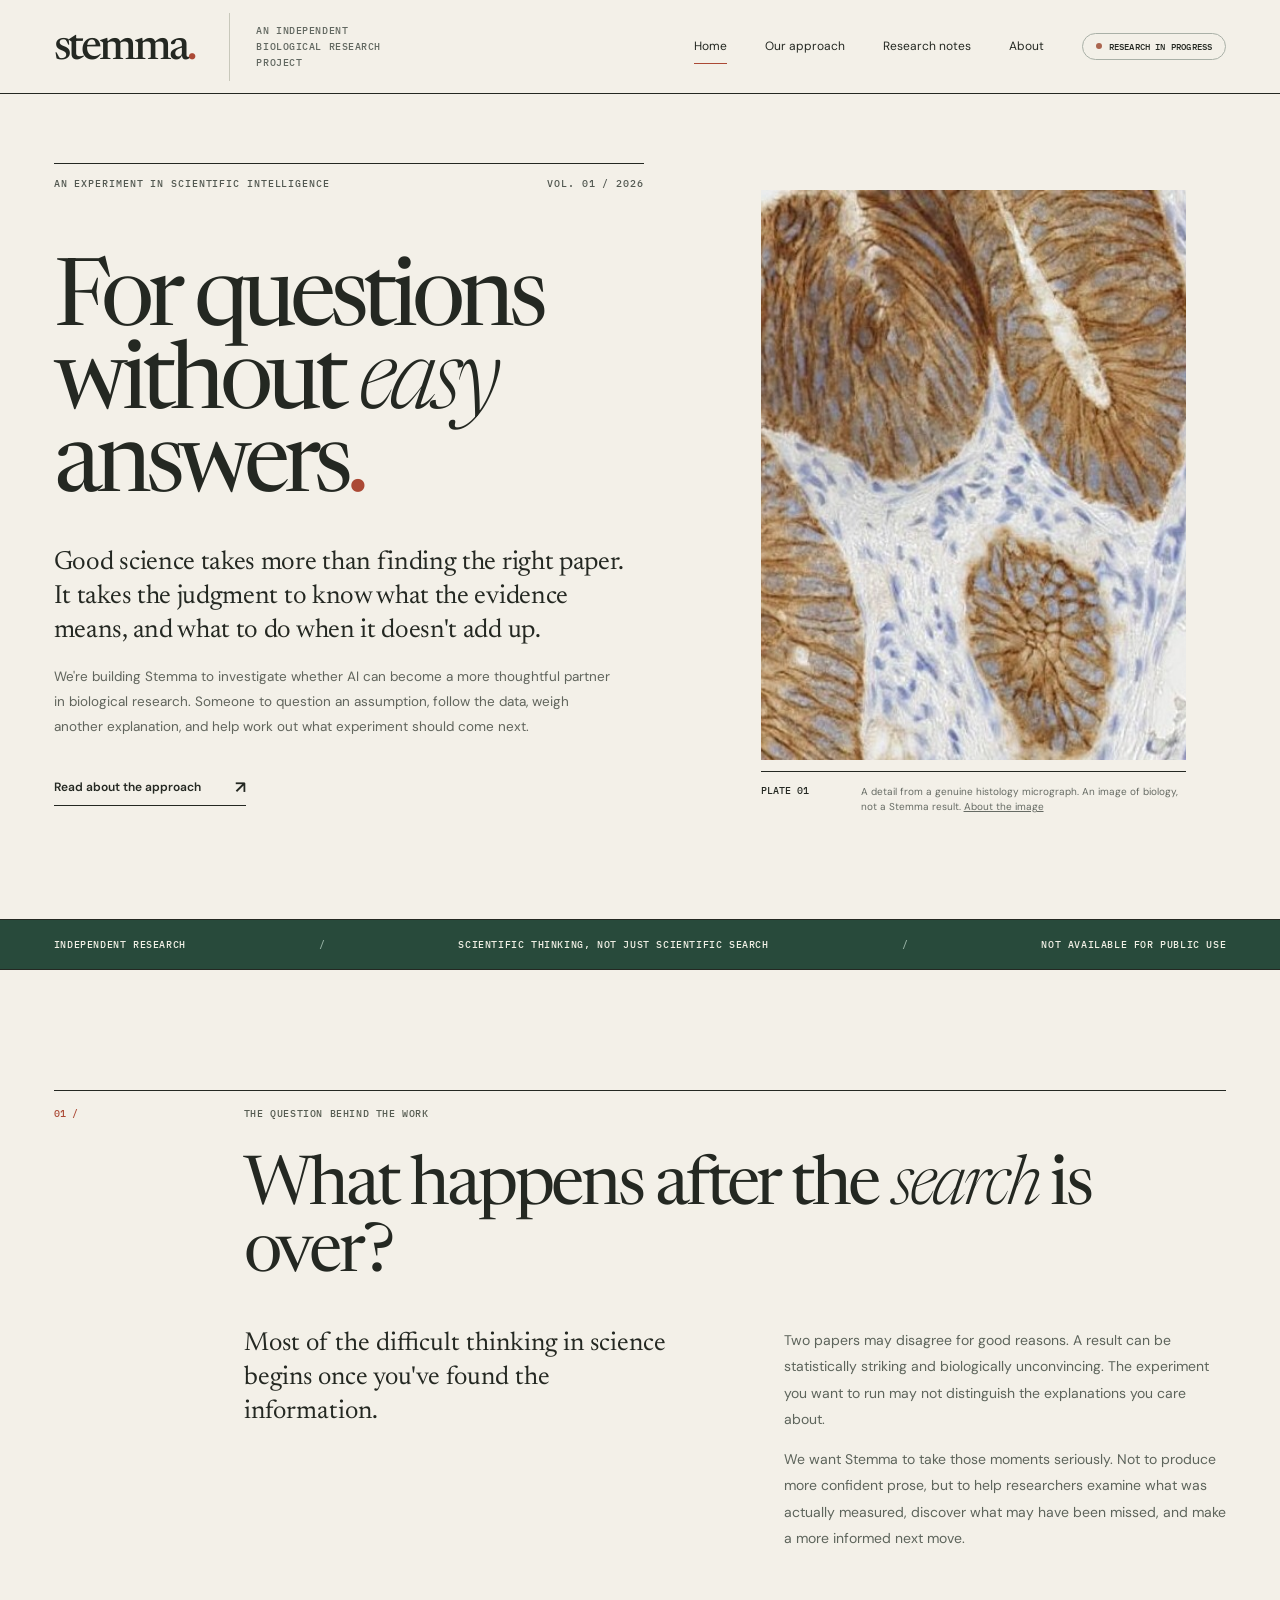
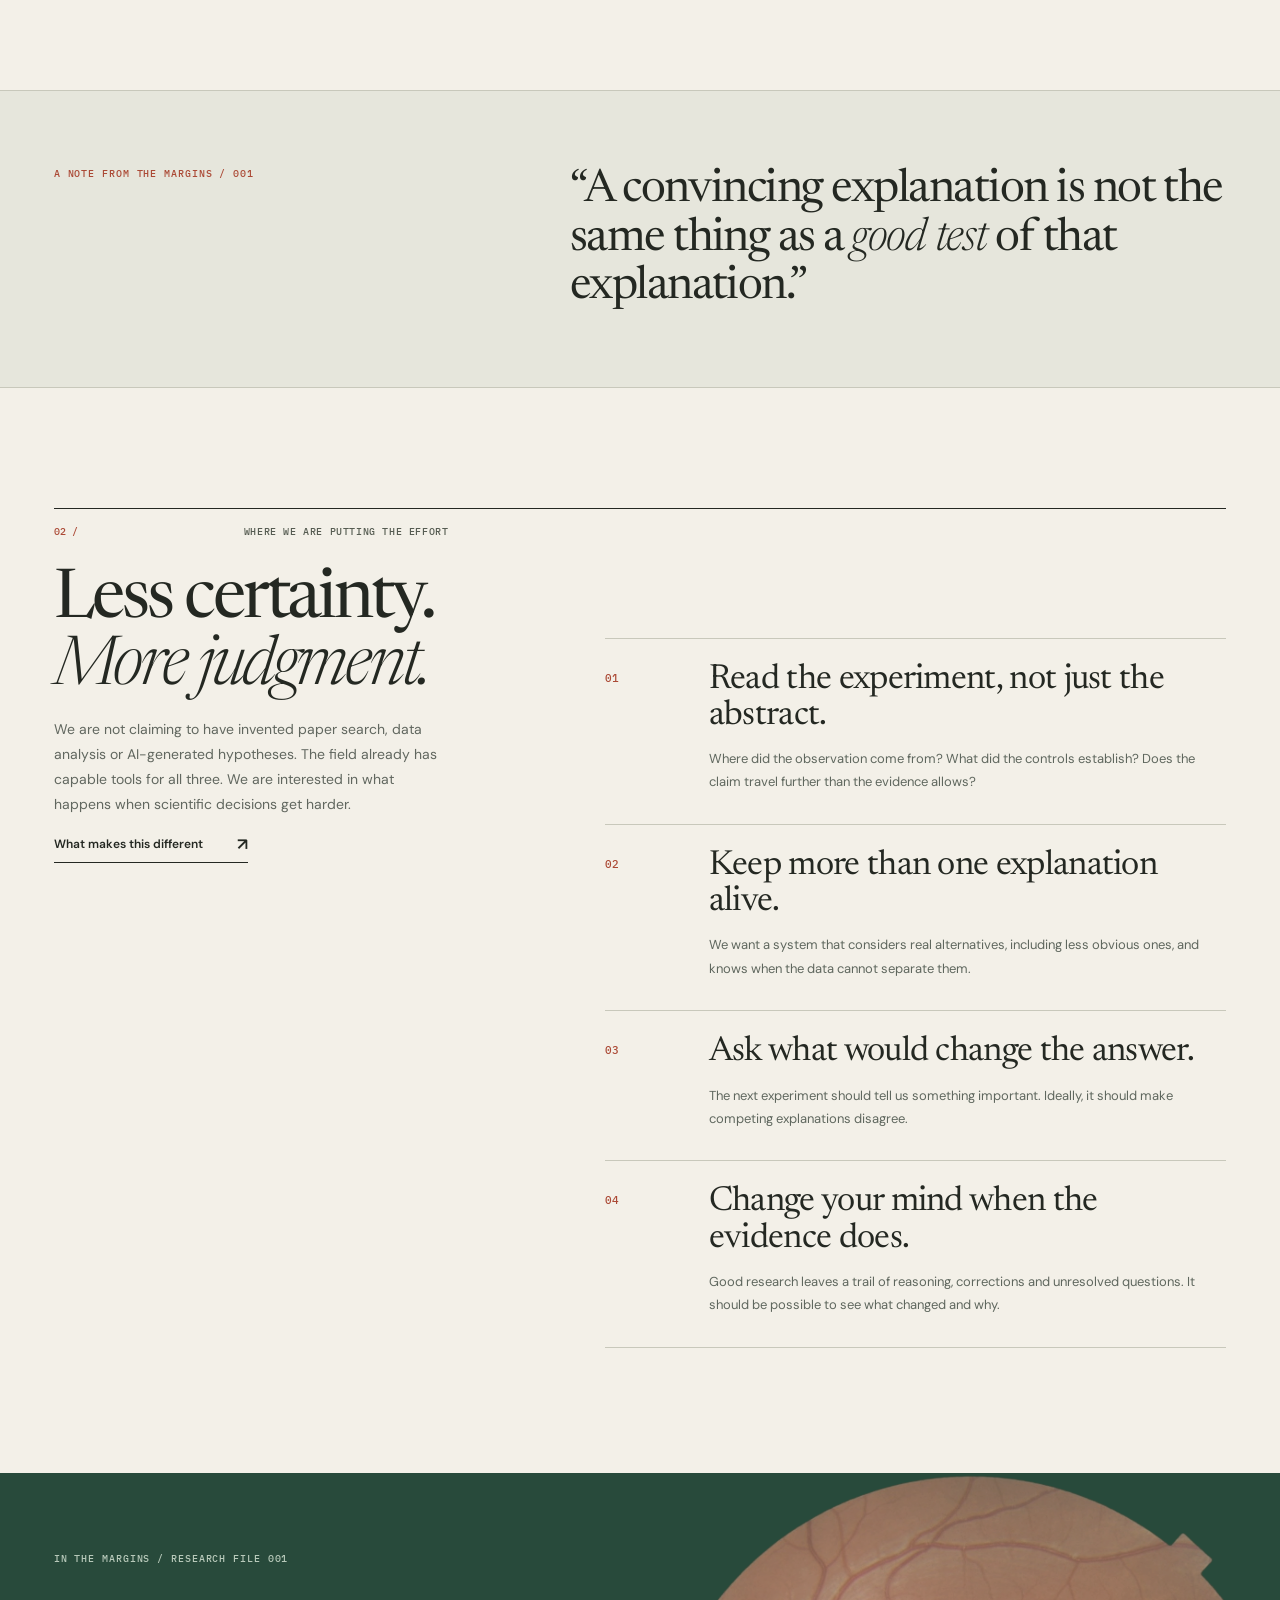
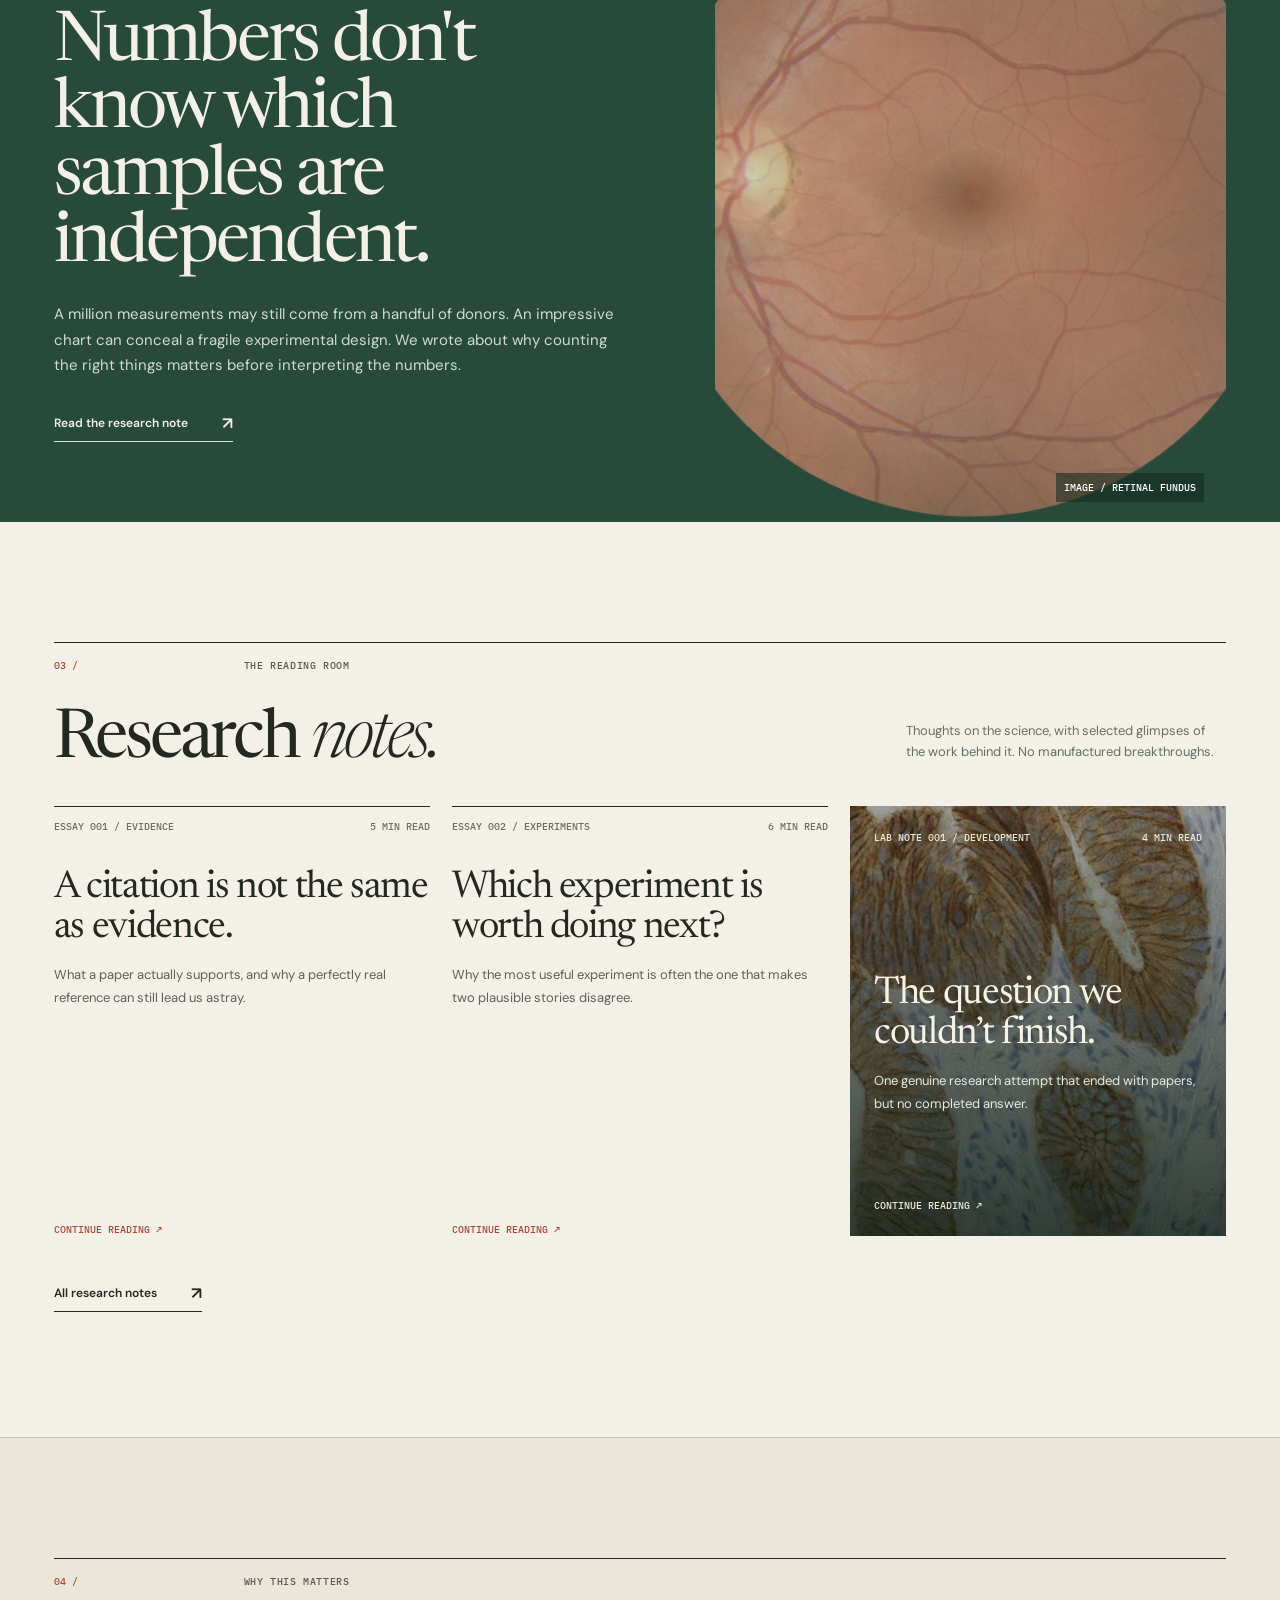
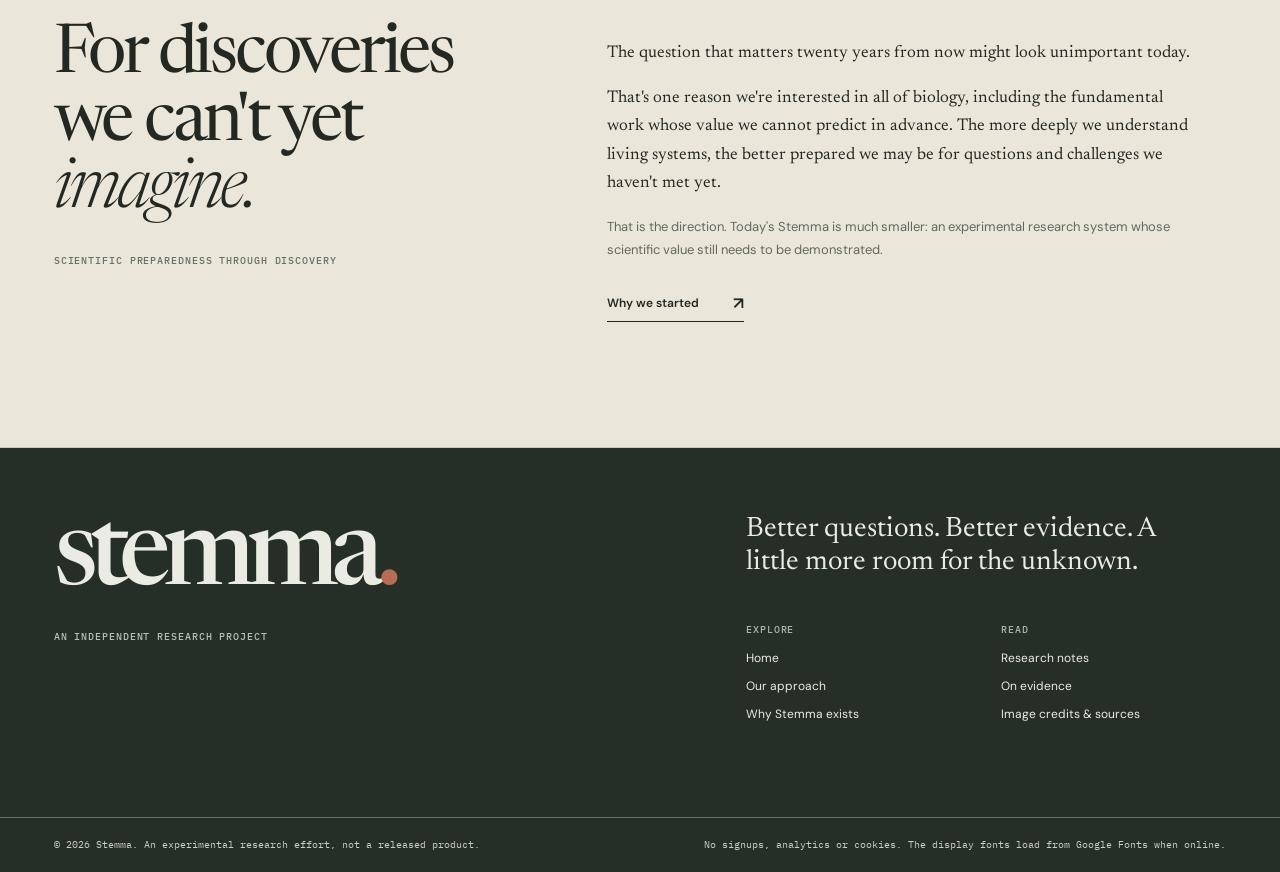
==== commit 1c5fff16: "Add Stemma V5 editorial website and Research Notes (review draft)" ====
--- a/index.html
+++ b/index.html
@@ -1,170 +1,10 @@
-<!doctype html>
-<html lang="en">
-<head>
-  <meta charset="utf-8">
-  <meta name="viewport" content="width=device-width,initial-scale=1">
-  <meta name="description" content="Stemma is research-stage software for making transcriptomic evidence easier to inspect, challenge and trace.">
-  <meta name="theme-color" content="#f7f7f5">
-  <title>Stemma — Evidence you can inspect</title>
-  <link rel="icon" href="assets/favicon.svg" type="image/svg+xml">
-  <link rel="stylesheet" href="assets/style.css">
-</head>
-<body>
-<header class="site-header">
-  <div class="container nav">
-    <a class="brand" href="index.html"><span class="logo-mark" aria-hidden="true">S</span><span>Stemma</span></a>
-    <button class="nav-toggle" aria-label="Toggle navigation" aria-expanded="false">Menu</button>
-    <nav class="nav-links" aria-label="Primary navigation">
-      <a href="#examples">Example questions</a>
-      <a href="#how">How it works</a>
-      <a href="#validation">Validation</a>
-      <a href="journal.html">Journal</a>
-      <a class="button small" href="mailto:hello@stemma.bio?subject=Stemma%20research%20conversation">Contact</a>
-    </nav>
-  </div>
-</header>
-
-<main>
-<section class="hero">
-  <div class="container hero-layout">
-    <div class="hero-copy">
-      <div class="eyebrow"><span class="dot"></span>Research stage · under active validation</div>
-      <h1>Ask better questions of transcriptomic data.</h1>
-      <p class="lead">Stemma is being built to help researchers examine a biological claim, see what supports it, see what challenges it, and know when the evidence is not strong enough to decide.</p>
-      <div class="actions">
-        <a class="button" href="#examples">See example questions</a>
-        <a class="text-link" href="#validation">How we're validating it →</a>
-      </div>
-    </div>
-
-    <div class="example-window" aria-label="Illustrative Stemma question and evidence summary">
-      <div class="window-top"><span>Illustrative question</span><span class="muted">Stemma</span></div>
-      <div class="question-box">
-        <span class="question-label">Ask</span>
-        <p>Does this cluster really support a primed pluripotent state?</p>
-      </div>
-      <div class="answer-grid">
-        <div class="answer-row"><span class="status support">Support</span><p>Evidence consistent with the proposed state.</p></div>
-        <div class="answer-row"><span class="status challenge">Challenge</span><p>Signals that support plausible alternatives.</p></div>
-        <div class="answer-row"><span class="status unknown">Unknown</span><p>Evidence that is missing or not comparable enough to judge.</p></div>
-      </div>
-      <div class="window-foot">The interface above is illustrative, not a performance claim.</div>
-    </div>
-  </div>
-</section>
-
-<section class="section" id="examples">
-  <div class="container narrow-head">
-    <div class="section-label">Example questions</div>
-    <h2>What could you ask Stemma?</h2>
-    <p>These are the kinds of questions the system is being designed around. They are easier to understand than a list of features.</p>
-  </div>
-
-  <div class="container question-grid">
-    <article class="question-card">
-      <span class="tag">Cell state</span>
-      <h3>“Does this cluster really support a primitive endoderm identity?”</h3>
-      <p>Inspect the evidence behind a state call instead of accepting the label as the conclusion.</p>
-    </article>
-    <article class="question-card">
-      <span class="tag">Competing evidence</span>
-      <h3>“Which genes support this interpretation, and which ones argue against it?”</h3>
-      <p>Keep positive, contradictory and missing evidence separate.</p>
-    </article>
-    <article class="question-card">
-      <span class="tag">Across studies</span>
-      <h3>“Do independent datasets tell the same biological story?”</h3>
-      <p>Compare evidence while keeping species, stage, condition and assay context attached.</p>
-    </article>
-    <article class="question-card">
-      <span class="tag">Uncertainty</span>
-      <h3>“Is this claim unsupported, contradicted, or simply not testable with the current evidence?”</h3>
-      <p>Distinguish a real negative result from a question the data cannot answer.</p>
-    </article>
-    <article class="question-card">
-      <span class="tag">Next experiment</span>
-      <h3>“What evidence would reduce the biggest uncertainty in this claim?”</h3>
-      <p>Use the evidence structure to frame a more useful validation question.</p>
-    </article>
-    <article class="question-card future-card">
-      <span class="tag">Research direction</span>
-      <h3>“Given a starting state and a target phenotype, which interventions are worth testing next?”</h3>
-      <p>This is a longer-term Stemma research direction and is not yet validated for broad prospective prediction.</p>
-    </article>
-  </div>
-</section>
-
-<section class="section soft" id="how">
-  <div class="container narrow-head">
-    <div class="section-label">How it works</div>
-    <h2>A simple workflow.</h2>
-  </div>
-  <div class="container steps">
-    <div class="step"><div class="step-number">1</div><div><h3>Start with a biological claim.</h3><p>A proposed state, lineage, comparison or experimental question.</p></div></div>
-    <div class="step"><div class="step-number">2</div><div><h3>Keep evidence and context attached.</h3><p>Stemma is designed to preserve where the evidence came from, what assumptions were used and where datasets are not comparable.</p></div></div>
-    <div class="step"><div class="step-number">3</div><div><h3>Return something inspectable.</h3><p>Support, challenge, unknowns and provenance remain visible so the conclusion can be reviewed rather than blindly trusted.</p></div></div>
-  </div>
-</section>
-
-<section class="section" id="output">
-  <div class="container split">
-    <div>
-      <div class="section-label">What you get</div>
-      <h2>Not just a score.</h2>
-      <p class="body-copy">A useful biological answer should make it possible to understand why the system reached it.</p>
-    </div>
-    <div class="output-list">
-      <div class="output-item"><strong>Conclusion</strong><span>What the current evidence supports.</span></div>
-      <div class="output-item"><strong>Counter-evidence</strong><span>What challenges the proposed interpretation.</span></div>
-      <div class="output-item"><strong>Unknowns</strong><span>What cannot yet be judged.</span></div>
-      <div class="output-item"><strong>Context</strong><span>Species, state, stage, condition and source remain attached.</span></div>
-      <div class="output-item"><strong>Provenance</strong><span>Inputs, references and assumptions remain traceable.</span></div>
-    </div>
-  </div>
-</section>
-
-<section class="section validation" id="validation">
-  <div class="container split">
-    <div>
-      <div class="section-label">Validation</div>
-      <h2>We are testing whether Stemma deserves to exist.</h2>
-      <p class="body-copy">The software is already reproducible and auditable. The important question now is whether the biological decisions are actually useful compared with simpler approaches.</p>
-      <a class="text-link" href="journal/building-stemma.html">Read why we keep negative results →</a>
-    </div>
-    <div class="validation-list">
-      <div class="validation-row"><span class="check">✓</span><div><strong>Deterministic and traceable engineering</strong><p>Designed so results can be reproduced and audited.</p></div></div>
-      <div class="validation-row"><span class="check">✓</span><div><strong>Negative results preserved</strong><p>Failed or inconclusive validation is not quietly tuned away.</p></div></div>
-      <div class="validation-row"><span class="progress">•</span><div><strong>External biological benchmarking in progress</strong><p>Current work compares Stemma with simpler baselines on independent labeled datasets.</p></div></div>
-    </div>
-  </div>
-  <div class="container disclaimer">Stemma is research-stage software under active validation. It is not a clinical diagnostic, treatment recommendation system or validated replacement for expert biological judgement.</div>
-</section>
-
-<section class="section">
-  <div class="container split">
-    <div>
-      <div class="section-label">Journal</div>
-      <h2>Notes from the build.</h2>
-      <p class="body-copy">Short pieces on biological evidence, uncertainty and what we are learning while testing Stemma.</p>
-      <a class="button secondary" href="journal.html">Browse the Journal</a>
-    </div>
-    <div class="journal-links">
-      <a href="journal/why-disagreement-matters.html"><span>Perspective</span><strong>Why disagreement in biology should stay visible.</strong><em>→</em></a>
-      <a href="journal/a-marker-is-not-an-identity.html"><span>Research note</span><strong>A marker is not an identity.</strong><em>→</em></a>
-      <a href="journal/unknown-is-information.html"><span>Research note</span><strong>Unknown is not the same as negative.</strong><em>→</em></a>
-    </div>
-  </div>
-</section>
-
-<section class="cta-section">
-  <div class="container cta">
-    <div><h2>Working on a difficult transcriptomic question?</h2><p>Research feedback and external evaluation ideas are useful right now.</p></div>
-    <a class="button" href="mailto:hello@stemma.bio?subject=Stemma%20research%20conversation">Contact Stemma</a>
-  </div>
-</section>
-</main>
-
-<footer class="footer"><div class="container footer-row"><div>© 2026 Stemma</div><div class="footer-links"><a href="journal.html">Journal</a><a href="mailto:hello@stemma.bio">Contact</a><span>Research stage</span></div></div></footer>
-<script src="assets/site.js"></script>
-</body>
-</html>+<!doctype html><html lang="en"><head><meta charset="utf-8"><meta name="viewport" content="width=device-width, initial-scale=1"><meta name="theme-color" content="#f3f0e8"><meta name="description" content="Stemma is an independent research project exploring better scientific reasoning in biology."><link rel="icon" href="assets/favicon.svg" type="image/svg+xml"><link rel="stylesheet" href="styles.css"><script defer src="script.js"></script><title>Stemma | Independent biological research</title></head><body><a href="#main" class="skip-link">Skip to content</a><header class="site-header"><div class="container head-content"><a href="index.html" class="logo" aria-label="Stemma home">stemma<span class="dot">.</span></a><span class="head-descriptor">An independent biological research project</span><nav class="desktop-nav" aria-label="Main navigation"><a class="active" href="index.html">Home</a><a class="" href="approach.html">Our approach</a><a class="" href="notes/index.html">Research notes</a><a class="" href="about.html">About</a><span class="availability">Research in progress</span></nav><button class="menu-toggle" type="button" aria-controls="mobileNav" aria-expanded="false" data-menu-toggle>Menu +</button></div><nav class="mobile-nav" id="mobileNav" aria-label="Mobile navigation" data-mobile-nav><a class="active" href="index.html">Home</a><a class="" href="approach.html">Our approach</a><a class="" href="notes/index.html">Research notes</a><a class="" href="about.html">About</a></nav></header><main id="main">
+<section class="hero container" aria-labelledby="heroTitle"><div class="hero-left"><div class="hero-topline eyebrow"><span>An experiment in scientific intelligence</span><span>Vol. 01 / 2026</span></div><h1 id="heroTitle">For questions<br>without <em>easy</em><br>answers<span class="accent">.</span></h1><p class="hero-intro">Good science takes more than finding the right paper. It takes the judgment to know what the evidence means, and what to do when it doesn't add up.</p><p class="hero-sub">We're building Stemma to investigate whether AI can become a more thoughtful partner in biological research. Someone to question an assumption, follow the data, weigh another explanation, and help work out what experiment should come next.</p><a class="text-link" href="approach.html">Read about the approach <span class="arrow" aria-hidden="true">↗</span></a></div><figure class="hero-art"><img class="hero-art-image" src="assets/colonic-tissue.jpg" alt="A real microscope image of brown-stained colonic tissue with pale blue cell nuclei" width="512" height="512"><figcaption class="image-caption"><span class="index">PLATE 01</span><span>A detail from a genuine histology micrograph. An image of biology, not a Stemma result. <a href="sources.html">About the image</a></span></figcaption></figure></section>
+<div class="ticker"><div class="container ticker-inner"><span>Independent research</span><span class="slash">/</span><span>Scientific thinking, not just scientific search</span><span class="slash">/</span><span>Not available for public use</span></div></div>
+<section class="intro-section section-pad container" aria-labelledby="introTitle"><div class="section-bar"><span class="index">01 /</span><span class="name">The question behind the work</span></div><div class="section-main"><h2 class="section-heading" id="introTitle">What happens after the <em>search</em> is over?</h2><div class="intro-bottom"><p class="big-copy">Most of the difficult thinking in science begins once you've found the information.</p><div><p>Two papers may disagree for good reasons. A result can be statistically striking and biologically unconvincing. The experiment you want to run may not distinguish the explanations you care about.</p><p>We want Stemma to take those moments seriously. Not to produce more confident prose, but to help researchers examine what was actually measured, discover what may have been missed, and make a more informed next move.</p></div></div></div></section>
+<section class="paper-band"><div class="container paper-band-inner"><p class="label">A note from the margins / 001</p><blockquote>“A convincing explanation is not the same thing as a <em>good test</em> of that explanation.”</blockquote></div></section>
+<section class="approach section-pad container" aria-labelledby="approachTitle"><div class="section-bar"><span class="index">02 /</span><span class="name">Where we are putting the effort</span></div><div class="approach-grid"><div class="approach-title"><h2 class="section-heading" id="approachTitle">Less certainty.<br><em>More judgment.</em></h2><p>We are not claiming to have invented paper search, data analysis or AI-generated hypotheses. The field already has capable tools for all three. We are interested in what happens when scientific decisions get harder.</p><a class="text-link" href="approach.html">What makes this different <span class="arrow" aria-hidden="true">↗</span></a></div><div class="principles"><div class="principle"><span class="principle-no">01</span><div><h3>Read the experiment, not just the abstract.</h3><p>Where did the observation come from? What did the controls establish? Does the claim travel further than the evidence allows?</p></div></div><div class="principle"><span class="principle-no">02</span><div><h3>Keep more than one explanation alive.</h3><p>We want a system that considers real alternatives, including less obvious ones, and knows when the data cannot separate them.</p></div></div><div class="principle"><span class="principle-no">03</span><div><h3>Ask what would change the answer.</h3><p>The next experiment should tell us something important. Ideally, it should make competing explanations disagree.</p></div></div><div class="principle"><span class="principle-no">04</span><div><h3>Change your mind when the evidence does.</h3><p>Good research leaves a trail of reasoning, corrections and unresolved questions. It should be possible to see what changed and why.</p></div></div></div></div></section>
+<section class="fieldnote" aria-labelledby="fieldnoteTitle"><div class="container fieldnote-inner"><div class="fieldnote-copy"><span class="smallcap">In the margins / Research file 001</span><h2 id="fieldnoteTitle">Numbers don't know which samples are independent.</h2><p>A million measurements may still come from a handful of donors. An impressive chart can conceal a fragile experimental design. We wrote about why counting the right things matters before interpreting the numbers.</p><a class="text-link" href="notes/replicates.html">Read the research note <span class="arrow" aria-hidden="true">↗</span></a></div><div class="fieldnote-photo"><img src="assets/retinal-fundus.jpg" width="1411" height="1411" loading="lazy" alt="A genuine retinal photograph with branching blood vessels radiating from the optic disc"><span class="photo-no">IMAGE / RETINAL FUNDUS</span></div></div></section>
+<section class="notes-section section-pad container" aria-labelledby="notesTitle"><div class="section-bar"><span class="index">03 /</span><span class="name">The reading room</span></div><div class="notes-head"><h2 class="section-heading" id="notesTitle">Research <em>notes.</em></h2><p>Thoughts on the science, with selected glimpses of the work behind it. No manufactured breakthroughs.</p></div><div class="note-grid"><a class="note-card" href="notes/citations.html"><div class="meta"><span>Essay 001 / Evidence</span><span>5 min read</span></div><h3>A citation is not the same as evidence.</h3><p>What a paper actually supports, and why a perfectly real reference can still lead us astray.</p><span class="note-bottom">Continue reading ↗</span></a><a class="note-card" href="notes/experiments.html"><div class="meta"><span>Essay 002 / Experiments</span><span>6 min read</span></div><h3>Which experiment is worth doing next?</h3><p>Why the most useful experiment is often the one that makes two plausible stories disagree.</p><span class="note-bottom">Continue reading ↗</span></a><a class="note-card note-card--image" href="notes/unfinished-question.html"><img src="assets/colonic-tissue.jpg" alt="Close crop of stained tissue under a microscope" loading="lazy" width="512" height="512"><div class="card-content"><div class="meta"><span>Lab note 001 / Development</span><span>4 min read</span></div><h3>The question we couldn’t finish.</h3><p>One genuine research attempt that ended with papers, but no completed answer.</p><span class="note-bottom">Continue reading ↗</span></div></a></div><div style="margin-top:45px"><a class="text-link" href="notes/index.html">All research notes <span class="arrow" aria-hidden="true">↗</span></a></div></section>
+<section class="manifesto section-pad" aria-labelledby="manifestoTitle"><div class="container"><div class="section-bar"><span class="index">04 /</span><span class="name">Why this matters</span></div><div class="manifesto-grid"><div><h2 class="section-heading" id="manifestoTitle">For discoveries we can't yet <em>imagine.</em></h2><span class="eyebrow">Scientific preparedness through discovery</span></div><div class="manifesto-copy"><p>The question that matters twenty years from now might look unimportant today.</p><p>That's one reason we're interested in all of biology, including the fundamental work whose value we cannot predict in advance. The more deeply we understand living systems, the better prepared we may be for questions and challenges we haven't met yet.</p><p class="smaller">That is the direction. Today's Stemma is much smaller: an experimental research system whose scientific value still needs to be demonstrated.</p><a class="text-link" href="about.html">Why we started <span class="arrow" aria-hidden="true">↗</span></a></div></div></div></section>
+</main><footer class="footer"><div class="container footer-upper"><div><div class="footer-logo">stemma<span>.</span></div><p class="smallcap" style="color:#b4c1b3;margin-top:20px">An independent research project</p></div><div><p class="footer-sentence">Better questions. Better evidence. A little more room for the unknown.</p><div class="footer-nav"><div><span class="smallcap" style="color:#a8b6a9">Explore</span><a href="index.html">Home</a><a href="approach.html">Our approach</a><a href="about.html">Why Stemma exists</a></div><div><span class="smallcap" style="color:#a8b6a9">Read</span><a href="notes/index.html">Research notes</a><a href="notes/citations.html">On evidence</a><a href="sources.html">Image credits &amp; sources</a></div></div></div></div><div class="container footer-bottom"><span>© 2026 Stemma. An experimental research effort, not a released product.</span><span>No signups, analytics or cookies. The display fonts load from Google Fonts when online.</span></div></footer></body></html>
--- a/styles.css
+++ b/styles.css
@@ -0,0 +1,21 @@
+@import url('https://fonts.googleapis.com/css2?family=DM+Sans:wght@400;500;600;700&family=Newsreader:opsz,wght@6..72,300;6..72,400;6..72,500;6..72,600;6..72,700&family=IBM+Plex+Mono:wght@400;500&display=swap');
+:root{--paper:#f3f0e8;--warm:#ebe6da;--ink:#242822;--muted:#687068;--line:#c8c8bb;--rust:#ab4935;--moss:#284a3b;--softgreen:#e0e7df;--serif:'Newsreader','Iowan Old Style',Georgia,serif;--sans:'DM Sans',Arial,sans-serif;--mono:'IBM Plex Mono','Courier New',monospace;--gutter:clamp(21px,4.2vw,72px);--max:1680px}
+*{box-sizing:border-box}html{scroll-behavior:smooth}body{margin:0;background:var(--paper);color:var(--ink);font-family:var(--sans);-webkit-font-smoothing:antialiased}::selection{background:#d6c7ad;color:#252a21}a{color:inherit}img{max-width:100%;display:block}button{font:inherit}.container{width:min(100%,var(--max));margin:0 auto;padding-inline:var(--gutter)}.skip-link{position:absolute;left:20px;top:-80px;background:#fff;padding:12px;z-index:1000}.skip-link:focus{top:15px}h1,h2,h3,h4,p,blockquote,figure{margin-top:0}p{line-height:1.65}.eyebrow,.smallcap,.label,.folio,.dateline{font:500 10px/1.6 var(--mono);letter-spacing:.09em;text-transform:uppercase}.eyebrow{color:var(--muted)}.accent{color:var(--rust)}
+.site-header{position:relative;z-index:20;border-bottom:1px solid var(--ink);background:var(--paper)}.head-content{min-height:93px;display:flex;align-items:center;gap:35px}.logo{font:500 44px/.9 var(--serif);letter-spacing:-2.9px;text-decoration:none;padding-top:6px}.logo .dot{color:var(--rust)}.head-descriptor{border-left:1px solid var(--line);padding:10px 0 10px 26px;max-width:170px;line-height:1.5;color:#626861;font:500 10px/1.6 var(--mono);text-transform:uppercase;letter-spacing:.055em}.desktop-nav{margin-left:auto;display:flex;gap:38px;align-items:center;font-size:12px}.desktop-nav a{padding:9px 0;text-decoration:none;border-bottom:1px solid transparent}.desktop-nav a:hover,.desktop-nav a.active{border-color:var(--rust)}.availability{border:1px solid #a9b0a7;border-radius:100px;padding:8px 13px;font:500 9px/1 var(--mono);letter-spacing:.02em;text-transform:uppercase;white-space:nowrap}.availability:before{content:'';display:inline-block;width:6px;height:6px;background:#ab654f;border-radius:50%;vertical-align:1px;margin-right:7px}.menu-toggle{display:none;border:0;background:transparent;padding:12px;font:500 13px var(--sans);cursor:pointer}.mobile-nav{display:none}
+.hero{padding-top:69px;padding-bottom:88px;display:grid;grid-template-columns:1.05fr .9fr;gap:clamp(40px,6vw,110px);align-items:stretch}.hero-topline{display:flex;justify-content:space-between;gap:16px;border-top:1px solid var(--ink);padding-top:12px;color:#525851}.hero-left{display:flex;flex-direction:column}.hero h1{font:400 clamp(68px,7.3vw,130px)/.89 var(--serif);letter-spacing:-.062em;margin:70px 0 36px;max-width:850px}.hero h1 em{font-style:italic;font-weight:300}.hero-intro{font:400 clamp(20px,2.05vw,31px)/1.28 var(--serif);letter-spacing:-.012em;max-width:650px;margin-bottom:17px}.hero-sub{max-width:565px;font-size:13.5px;line-height:1.85;color:#60645c;margin:0 0 36px}.text-link{width:fit-content;text-decoration:none;border-bottom:1px solid var(--ink);padding-bottom:7px;display:inline-flex;gap:34px;align-items:center;font:600 12px var(--sans)}.text-link .arrow{font-size:17px;transition:transform .2s}.text-link:hover .arrow{transform:translate(4px,-3px)}.hero-art{padding-top:27px}.hero-art-image{width:100%;height:min(44.5vw,695px);min-height:510px;max-height:695px;object-fit:cover;object-position:52% 42%;background:#ddd3c5}.image-caption{border-top:1px solid var(--ink);display:grid;grid-template-columns:88px 1fr;gap:12px;padding-top:12px;margin-top:11px;font:400 10px/1.55 var(--sans);color:#666b64}.image-caption .index{font:500 10px var(--mono);color:var(--ink)}
+.ticker{border-block:1px solid var(--ink);background:var(--moss);color:#f0efe5}.ticker-inner{min-height:49px;display:flex;justify-content:space-between;align-items:center;gap:20px;font:500 10px var(--mono);letter-spacing:.06em;text-transform:uppercase}.ticker .slash{color:#97b2a4}
+.section-pad{padding-top:120px;padding-bottom:125px}.section-bar{display:grid;grid-template-columns:140px 1fr;gap:50px;border-top:1px solid var(--ink);padding-top:16px}.section-bar .index{font:500 10px var(--mono);color:var(--rust)}.section-bar .name{font:500 10px var(--mono);letter-spacing:.06em;text-transform:uppercase;color:#565c52}.intro-section .section-main{margin-left:190px;max-width:1190px}.section-heading{font:400 clamp(55px,5.3vw,93px)/.99 var(--serif);letter-spacing:-.048em}.section-heading em{font-weight:300}.intro-section .section-heading{max-width:1000px;margin:35px 0 38px}.intro-bottom{display:grid;grid-template-columns:.9fr .9fr;gap:10%;max-width:1100px}.intro-bottom .big-copy{font:400 26px/1.31 var(--serif)}.intro-bottom p:not(.big-copy){font-size:14px;color:#5d645b;line-height:1.88}
+.paper-band{background:#e6e6dc;border-block:1px solid var(--line);padding:75px 0}.paper-band-inner{display:grid;grid-template-columns:1fr 1.75fr;gap:12%;align-items:start}.paper-band .label{color:var(--rust)}.paper-band blockquote{font:400 clamp(30px,3.6vw,61px)/1.05 var(--serif);letter-spacing:-.033em;max-width:970px;margin:0}.paper-band blockquote em{font-weight:300}
+.approach{background:var(--paper)}.approach-grid{display:grid;grid-template-columns:36% 1fr;column-gap:11%}.approach-title .section-heading{margin:30px 0 15px}.approach-title p{max-width:390px;font:400 14px/1.8 var(--sans);color:#61675f}.principles{margin-top:100px}.principle{display:grid;grid-template-columns:80px 1fr;gap:24px;border-top:1px solid var(--line);padding:23px 0 30px}.principle:last-child{border-bottom:1px solid var(--line)}.principle-no{font:500 11px var(--mono);color:var(--rust);padding-top:9px}.principle h3{font:400 clamp(29px,2.7vw,43px)/1.05 var(--serif);letter-spacing:-.02em;margin:0 0 13px}.principle p{font:400 13px/1.8 var(--sans);color:#5f675e;max-width:520px;margin:0}
+.fieldnote{background:var(--moss);color:#f3f0e8;min-height:520px;position:relative;overflow:hidden}.fieldnote-inner{display:grid;grid-template-columns:1fr .9fr;gap:8%;min-height:520px}.fieldnote-copy{padding:73px 0 80px}.fieldnote .smallcap{color:#b8c9ba}.fieldnote h2{font:400 clamp(52px,5.4vw,91px)/.97 var(--serif);letter-spacing:-.04em;margin:43px 0 24px}.fieldnote-copy p{font:400 15px/1.72 var(--sans);color:#cfdbce;max-width:570px}.fieldnote .text-link{margin-top:18px;border-color:#d6e4d8}.fieldnote-photo{position:relative;min-height:400px}.fieldnote-photo img{width:100%;height:100%;object-fit:cover;object-position:50% 48%;mix-blend-mode:screen;opacity:.75;filter:grayscale(.25) contrast(1.12)}.fieldnote-photo .photo-no{position:absolute;right:22px;bottom:20px;color:#fff;font:500 10px var(--mono);background:rgba(18,40,30,.55);padding:8px}
+.notes-section .section-bar{margin-bottom:36px}.notes-head{display:flex;align-items:end;justify-content:space-between;gap:40px;margin:0 0 31px}.notes-head .section-heading{margin:0}.notes-head p{max-width:320px;color:#657068;font-size:13px;line-height:1.6}.note-grid{display:grid;grid-template-columns:repeat(3,1fr);gap:22px}.note-card{border-top:1px solid var(--ink);padding-top:12px;display:flex;flex-direction:column;min-height:370px;text-decoration:none;transition:color .15s}.note-card:hover h3{color:var(--rust)}.note-card .meta{display:flex;justify-content:space-between;gap:9px;color:#697067;font:500 10px/1.5 var(--mono);text-transform:uppercase}.note-card h3{font:400 clamp(32px,3.0vw,50px)/1.04 var(--serif);letter-spacing:-.035em;max-width:430px;margin:35px 0 15px;transition:color .2s}.note-card p{font:400 13px/1.75 var(--sans);max-width:360px;color:#5b615b;margin:0}.note-card .note-bottom{font:500 10px var(--mono);text-transform:uppercase;margin-top:auto;padding-top:35px;color:var(--rust)}.note-card--image{position:relative;overflow:hidden;min-height:430px;border:0;padding:0;color:#f7f2e6}.note-card--image:before{content:'';position:absolute;inset:0;background:linear-gradient(180deg,rgba(21,31,24,.3),rgba(10,24,17,.8));z-index:1}.note-card--image img{width:100%;height:100%;object-fit:cover;position:absolute;inset:0;filter:brightness(.9)}.note-card--image .card-content{position:relative;z-index:2;display:flex;flex-direction:column;height:100%;padding:24px}.note-card--image .meta,.note-card--image p,.note-card--image .note-bottom{color:#e6e9de}.note-card--image h3{margin-top:130px}.note-card--image:hover h3{color:#fff}
+.manifesto{background:var(--warm);border-block:1px solid var(--line)}.manifesto-grid{display:grid;grid-template-columns:.8fr 1.2fr;gap:12%}.manifesto .section-heading{margin:35px 0 23px}.manifesto-copy{padding-top:52px}.manifesto-copy p{font:400 17px/1.65 var(--serif);max-width:590px}.manifesto-copy .smaller{font:400 13px/1.8 var(--sans);color:#626960}.manifesto .text-link{margin-top:18px}
+.footer{background:#262e28;color:#eaece4}.footer-upper{padding-top:65px;padding-bottom:95px;display:grid;grid-template-columns:1.1fr 1fr;gap:14%}.footer-logo{font:500 clamp(75px,8vw,130px)/.93 var(--serif);letter-spacing:-.08em}.footer-logo span{color:#b86c53}.footer-sentence{font:400 28px/1.18 var(--serif);max-width:420px}.footer-nav{display:grid;grid-template-columns:1fr 1fr;gap:30px;margin-top:38px}.footer-nav a{font:400 12px var(--sans);display:block;margin-top:12px;text-decoration:none}.footer-nav a:hover{text-decoration:underline}.footer-bottom{border-top:1px solid #657066;padding-block:18px;display:flex;justify-content:space-between;gap:20px;font:400 10px/1.8 var(--mono);color:#c7d0c4}.footer-bottom a{text-decoration:underline}
+/* Editorial internal pages */
+.subpage-intro{padding-top:64px;padding-bottom:80px}.subpage-heading{display:grid;grid-template-columns:1.2fr .55fr;gap:14%;align-items:end;margin-top:47px}.subpage-intro h1{font:400 clamp(70px,8.0vw,135px)/.9 var(--serif);letter-spacing:-.063em;margin:0}.subpage-intro h1 em{font-weight:300}.subpage-heading p{font:400 16px/1.65 var(--serif);color:#596158;margin:0 0 9px}.subpage-hero-image{width:100%;max-height:560px;height:38vw;object-fit:cover;object-position:50% 40%}.subpage-image-cap{padding-bottom:16px;border-bottom:1px solid var(--line)}.essay-layout{display:grid;grid-template-columns:minmax(170px, .28fr) 1fr;gap:9%;padding-top:95px;padding-bottom:140px}.essay-side{color:#637064}.essay-side p{font:400 11px/1.7 var(--mono);margin-top:18px;max-width:170px}.essay-body{max-width:900px}.essay-body h2{font:400 clamp(44px,4.3vw,72px)/1.05 var(--serif);letter-spacing:-.034em;margin:0 0 28px}.essay-body h3{font:400 35px/1.12 var(--serif);letter-spacing:-.02em;margin:55px 0 20px}.essay-body p{font:400 17px/1.8 var(--serif);color:#30372e;max-width:770px}.essay-body .intro{font:400 27px/1.42 var(--serif);color:var(--ink)}.essay-body .text-link{margin-top:24px}.essay-body blockquote{font:400 clamp(31px,3vw,48px)/1.22 var(--serif);border-left:2px solid var(--rust);padding-left:25px;margin:45px 0 50px;max-width:730px}.essay-body .fine{font:400 12px/1.7 var(--sans);color:#697066}.essay-body ol,.essay-body ul{padding-left:26px;font:400 16px/1.8 var(--serif)}.essay-body li{padding-bottom:12px}.split-rule{border-top:1px solid var(--line);margin:50px 0}.comparison{display:grid;grid-template-columns:1fr 1fr;gap:20px;border-top:1px solid var(--ink);border-bottom:1px solid var(--ink);padding:25px 0;margin:43px 0}.comparison h4{font:500 10px/1.4 var(--mono);text-transform:uppercase;color:var(--rust);letter-spacing:.045em}.comparison p{font:400 20px/1.45 var(--serif)}
+/* Notes index */
+.journal-hero{border-top:1px solid var(--ink);padding-top:16px;display:grid;grid-template-columns:1.1fr .65fr;gap:8%;margin-bottom:72px}.journal-hero h1{font:400 clamp(70px,8vw,136px)/.9 var(--serif);letter-spacing:-.06em;margin:50px 0 0}.journal-hero p{font:400 17px/1.7 var(--serif);align-self:end;max-width:430px}.journal-page{padding-top:66px;padding-bottom:130px}.filter-row{display:flex;gap:6px;flex-wrap:wrap;padding:18px 0 22px;border-block:1px solid var(--line);margin-bottom:32px}.filter{border:1px solid transparent;border-radius:0;background:transparent;padding:9px 17px;font:500 11px/1 var(--mono);text-transform:uppercase;cursor:pointer;color:#5b655a}.filter:hover{border-color:var(--line)}.filter.active{background:var(--moss);color:#f3f0e8}.journal-list{display:grid;grid-template-columns:repeat(2,1fr);gap:70px 40px}.journal-entry{border-bottom:1px solid var(--line);padding-bottom:30px;text-decoration:none;display:block}.journal-entry:hover h2{color:var(--rust)}.journal-entry .meta{display:flex;justify-content:space-between;gap:20px;font:500 10px var(--mono);color:#687168;text-transform:uppercase;padding-top:15px}.journal-entry h2{font:400 clamp(41px,4vw,62px)/1.01 var(--serif);letter-spacing:-.04em;margin:35px 0 17px;max-width:680px}.journal-entry p{font:400 13px/1.8 var(--sans);color:#5f685e;max-width:500px}.journal-entry img{height:295px;width:100%;object-fit:cover}.journal-entry .read{display:block;font:500 10px var(--mono);color:var(--rust);margin-top:25px;text-transform:uppercase}.journal-entry[hidden]{display:none}
+.article-head{padding-top:55px;padding-bottom:70px}.article-head .headrule{border-top:1px solid var(--ink);padding-top:13px;display:flex;justify-content:space-between;gap:16px}.article-head h1{font:400 clamp(70px,7.5vw,125px)/.94 var(--serif);letter-spacing:-.059em;max-width:1150px;margin:70px 0 37px}.article-head .deck{max-width:730px;font:400 23px/1.4 var(--serif);color:#525c52}.article-body{display:grid;grid-template-columns:210px minmax(0,730px);justify-content:center;gap:100px;padding-bottom:120px}.article-aside{padding-top:8px}.article-aside .aside-line{border-top:1px solid var(--line);padding-top:11px;font:500 10px var(--mono);text-transform:uppercase;color:#6c7469}.article-aside a{display:block;margin-top:35px;font:500 11px var(--sans)}.article-body .prose p{font:400 20px/1.7 var(--serif);color:#30382f;margin:0 0 25px}.article-body .prose p.first:first-letter{font:400 80px/.76 var(--serif);float:left;padding-right:7px;margin-top:8px;color:var(--rust)}.article-body .prose h2{font:400 48px/1.08 var(--serif);letter-spacing:-.04em;margin:50px 0 25px}.article-body .prose blockquote{font:400 39px/1.2 var(--serif);letter-spacing:-.025em;color:var(--moss);border-block:1px solid var(--ink);padding:27px 0;margin:45px 0}.article-body .prose .endnote{font:400 12px/1.6 var(--sans);color:#70776d;border-top:1px solid var(--line);margin-top:55px;padding-top:18px}.article-bottom{padding-bottom:85px}.article-bottom .next{display:block;border-top:1px solid var(--ink);padding:26px 0;text-decoration:none}.article-bottom .next span{display:block;font:500 10px var(--mono);margin-bottom:12px;text-transform:uppercase;color:var(--rust)}.article-bottom .next strong{font:400 clamp(35px,4vw,60px) var(--serif)}.article-bottom .next:hover strong{color:var(--rust)}
+@media(max-width:1020px){.hero{grid-template-columns:1.05fr .95fr;gap:35px}.hero h1{font-size:clamp(62px,7vw,90px)}.hero-art-image{min-height:470px}.intro-section .section-main{margin-left:100px}.section-bar{grid-template-columns:70px 1fr;gap:30px}.approach-grid{gap:5%}.note-card h3{font-size:36px}.availability{display:none}.article-body{grid-template-columns:120px minmax(0,730px);gap:35px}}
+@media(max-width:760px){:root{--gutter:23px}.head-content{min-height:77px;gap:15px}.logo{font-size:38px}.head-descriptor{font-size:9px;max-width:115px;padding-left:15px}.desktop-nav{display:none}.menu-toggle{display:block;margin-left:auto}.mobile-nav{display:none;position:absolute;top:77px;left:0;right:0;background:var(--paper);border-bottom:1px solid var(--ink);padding:12px var(--gutter) 24px;box-shadow:0 12px 18px rgba(0,0,0,.04)}.mobile-nav.open{display:flex;flex-direction:column}.mobile-nav a{padding:13px 0;text-decoration:none;font:400 20px var(--serif);border-bottom:1px solid var(--line)}.hero{padding-top:35px;padding-bottom:55px;grid-template-columns:1fr;gap:23px}.hero h1{font-size:clamp(67px,12.6vw,109px);margin:42px 0 27px}.hero-intro{font-size:25px}.hero-sub{font-size:13px;margin-bottom:25px}.hero-art{padding-top:20px}.hero-art-image{height:110vw;min-height:370px;max-height:550px}.ticker-inner{font-size:9px;flex-wrap:wrap;justify-content:center;text-align:center;row-gap:0;padding-block:11px}.ticker .slash{display:none}.ticker-inner span{width:100%}.section-pad{padding-top:77px;padding-bottom:79px}.section-bar{grid-template-columns:40px 1fr;gap:17px}.intro-section .section-main{margin-left:0}.section-heading{font-size:clamp(55px,10vw,78px)}.intro-section .section-heading{margin-top:42px}.intro-bottom{grid-template-columns:1fr;gap:12px}.intro-bottom .big-copy{font-size:24px}.paper-band{padding:48px 0}.paper-band-inner{grid-template-columns:1fr;gap:22px}.paper-band blockquote{font-size:42px}.approach-grid{grid-template-columns:1fr}.approach-title p{max-width:580px}.principles{margin-top:40px}.principle{grid-template-columns:50px 1fr;gap:10px}.principle h3{font-size:33px}.fieldnote-inner{grid-template-columns:1fr}.fieldnote-copy{padding:65px 0 37px}.fieldnote h2{font-size:66px;margin:30px 0 14px}.fieldnote-photo{min-height:330px;margin-inline:calc(-1 * var(--gutter))}.notes-head{display:block}.notes-head p{margin-top:18px}.note-grid{grid-template-columns:1fr;gap:23px}.note-card{min-height:290px}.note-card h3{font-size:46px;margin-top:26px}.note-card--image{min-height:430px}.note-card--image h3{margin-top:130px}.manifesto-grid,.footer-upper{grid-template-columns:1fr;gap:13px}.manifesto-copy{padding-top:4px}.manifesto .section-heading{margin-top:32px}.footer-upper{padding-top:52px;padding-bottom:57px}.footer-logo{font-size:100px}.footer-bottom{display:block}.footer-bottom span{display:block;margin:3px 0}.subpage-heading{grid-template-columns:1fr;gap:20px}.subpage-intro{padding-top:34px;padding-bottom:45px}.subpage-intro h1{font-size:clamp(72px,13vw,100px)}.subpage-heading p{font-size:19px}.subpage-hero-image{height:68vw}.essay-layout{grid-template-columns:1fr;gap:20px;padding-top:62px;padding-bottom:85px}.essay-side{border-bottom:1px solid var(--line);padding-bottom:15px}.essay-side p{max-width:none}.essay-body h2{font-size:48px}.essay-body h3{font-size:35px}.essay-body p{font-size:16.5px}.essay-body .intro{font-size:25px}.comparison{grid-template-columns:1fr}.journal-page{padding-top:35px;padding-bottom:80px}.journal-hero{display:block;margin-bottom:40px}.journal-hero h1{margin:35px 0 15px;font-size:92px}.journal-hero p{font-size:17px}.journal-list{grid-template-columns:1fr;gap:35px}.journal-entry h2{font-size:48px}.journal-entry img{height:230px}.article-head{padding-top:29px;padding-bottom:55px}.article-head h1{font-size:clamp(68px,13vw,96px);margin:47px 0 25px}.article-head .deck{font-size:21px}.article-body{grid-template-columns:1fr;gap:23px;padding-bottom:66px}.article-aside{padding-top:0}.article-aside a{margin-top:10px}.article-body .prose p{font-size:19px}.article-body .prose h2{font-size:43px}.article-body .prose blockquote{font-size:33px}}
+@media(prefers-reduced-motion:reduce){html{scroll-behavior:auto}*,*:before,*:after{animation-duration:.01ms!important;transition-duration:.01ms!important}}
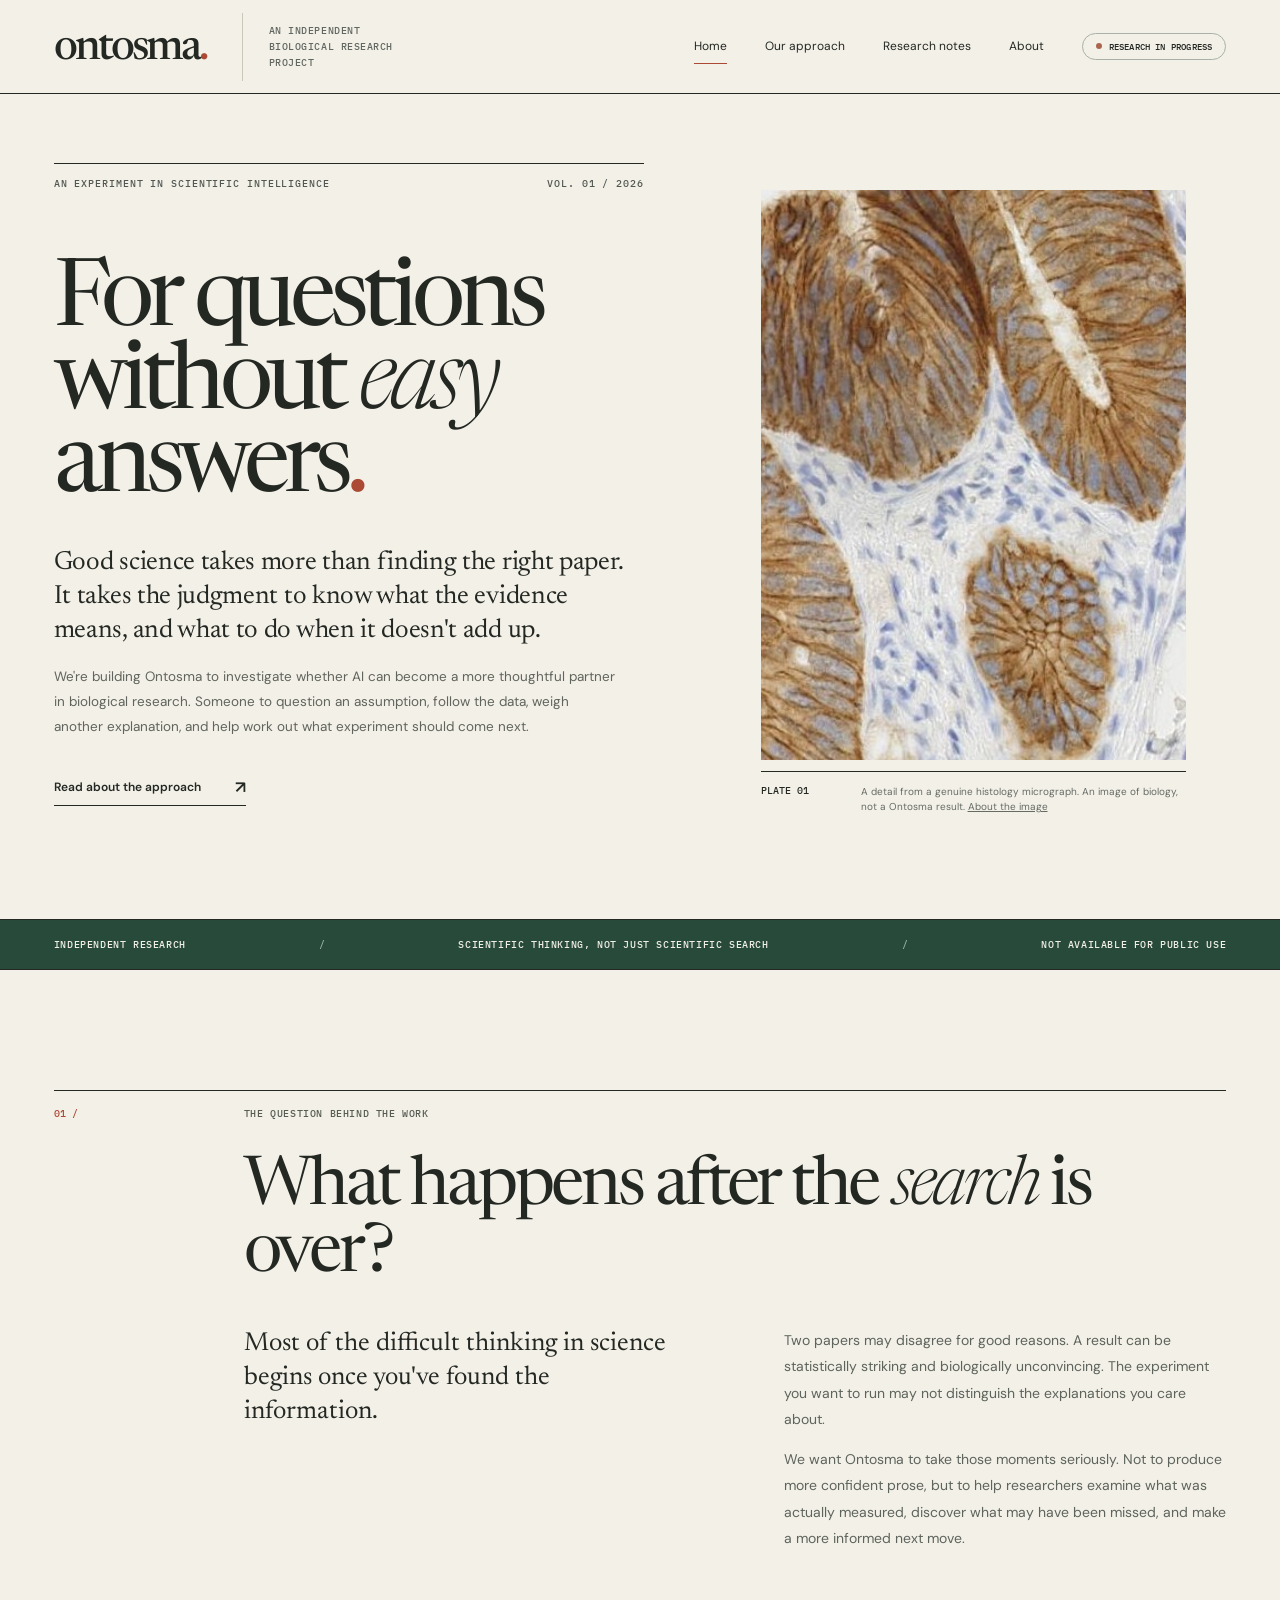
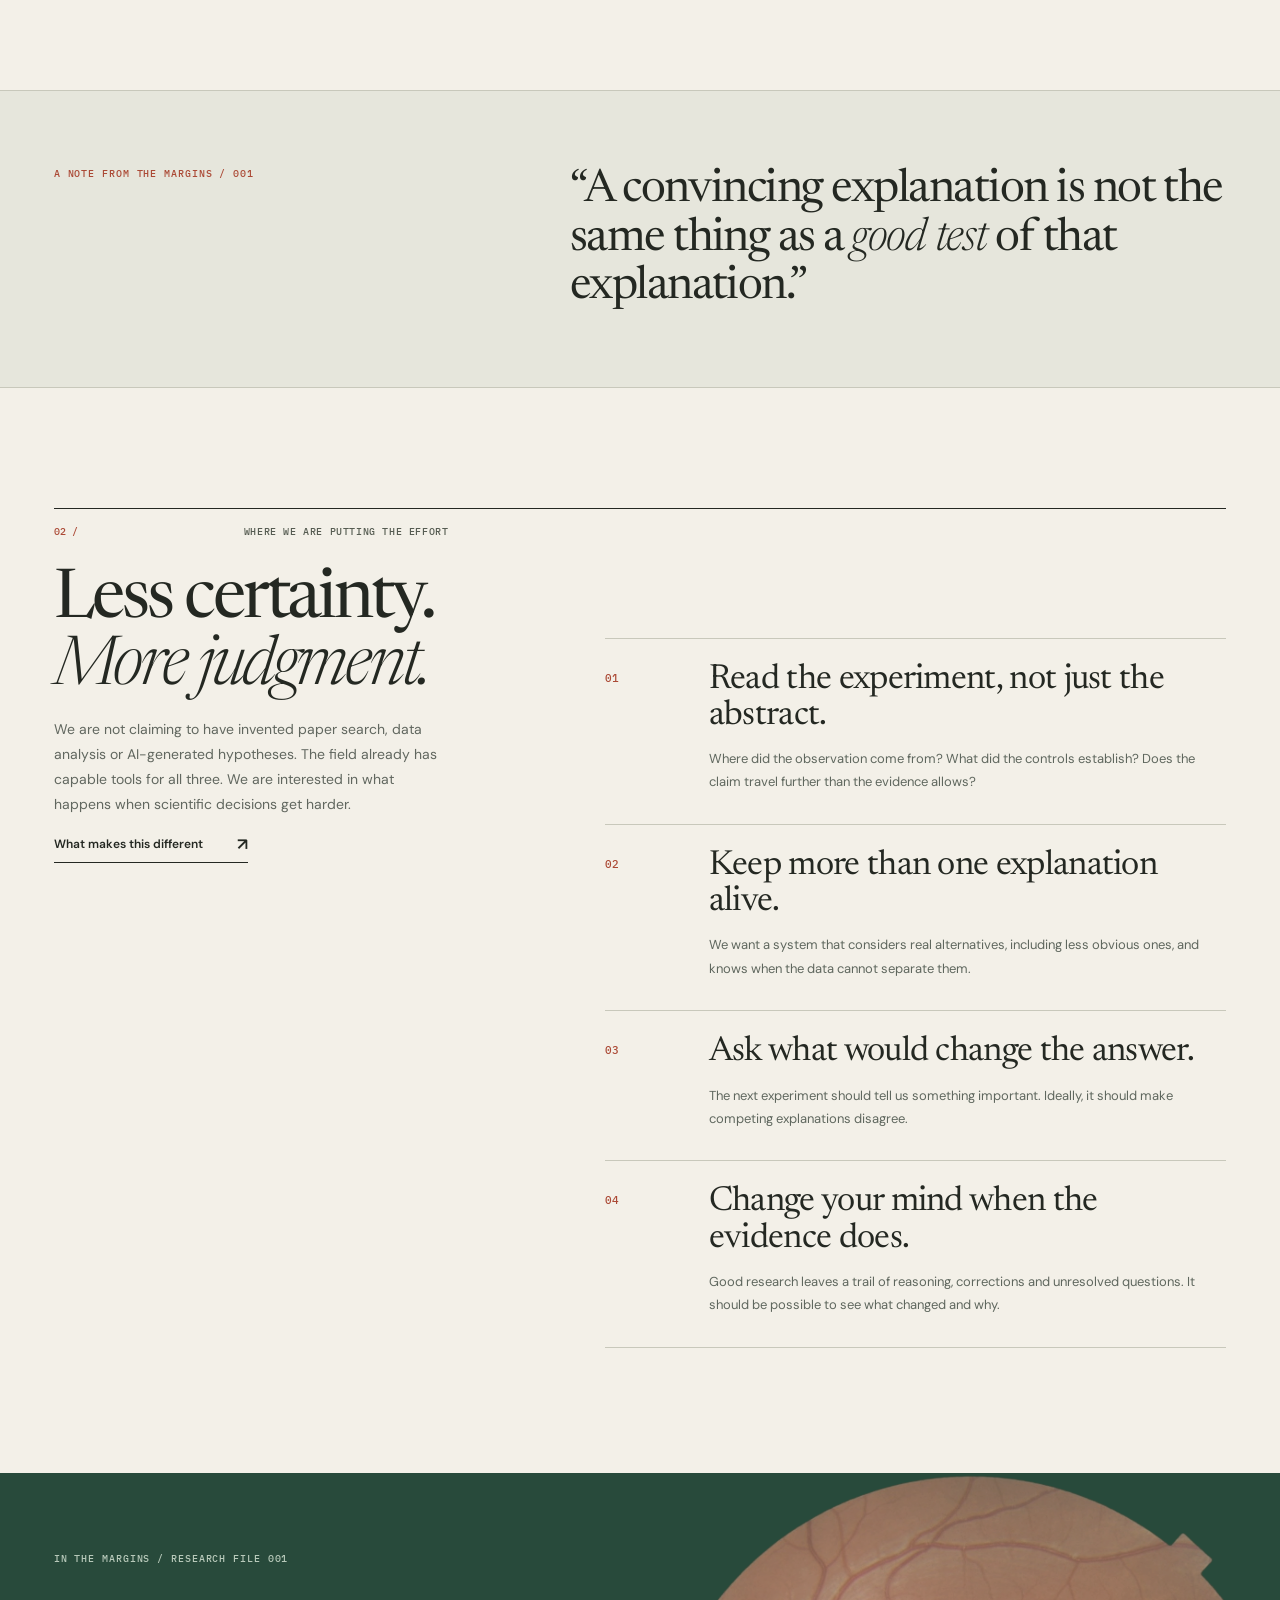
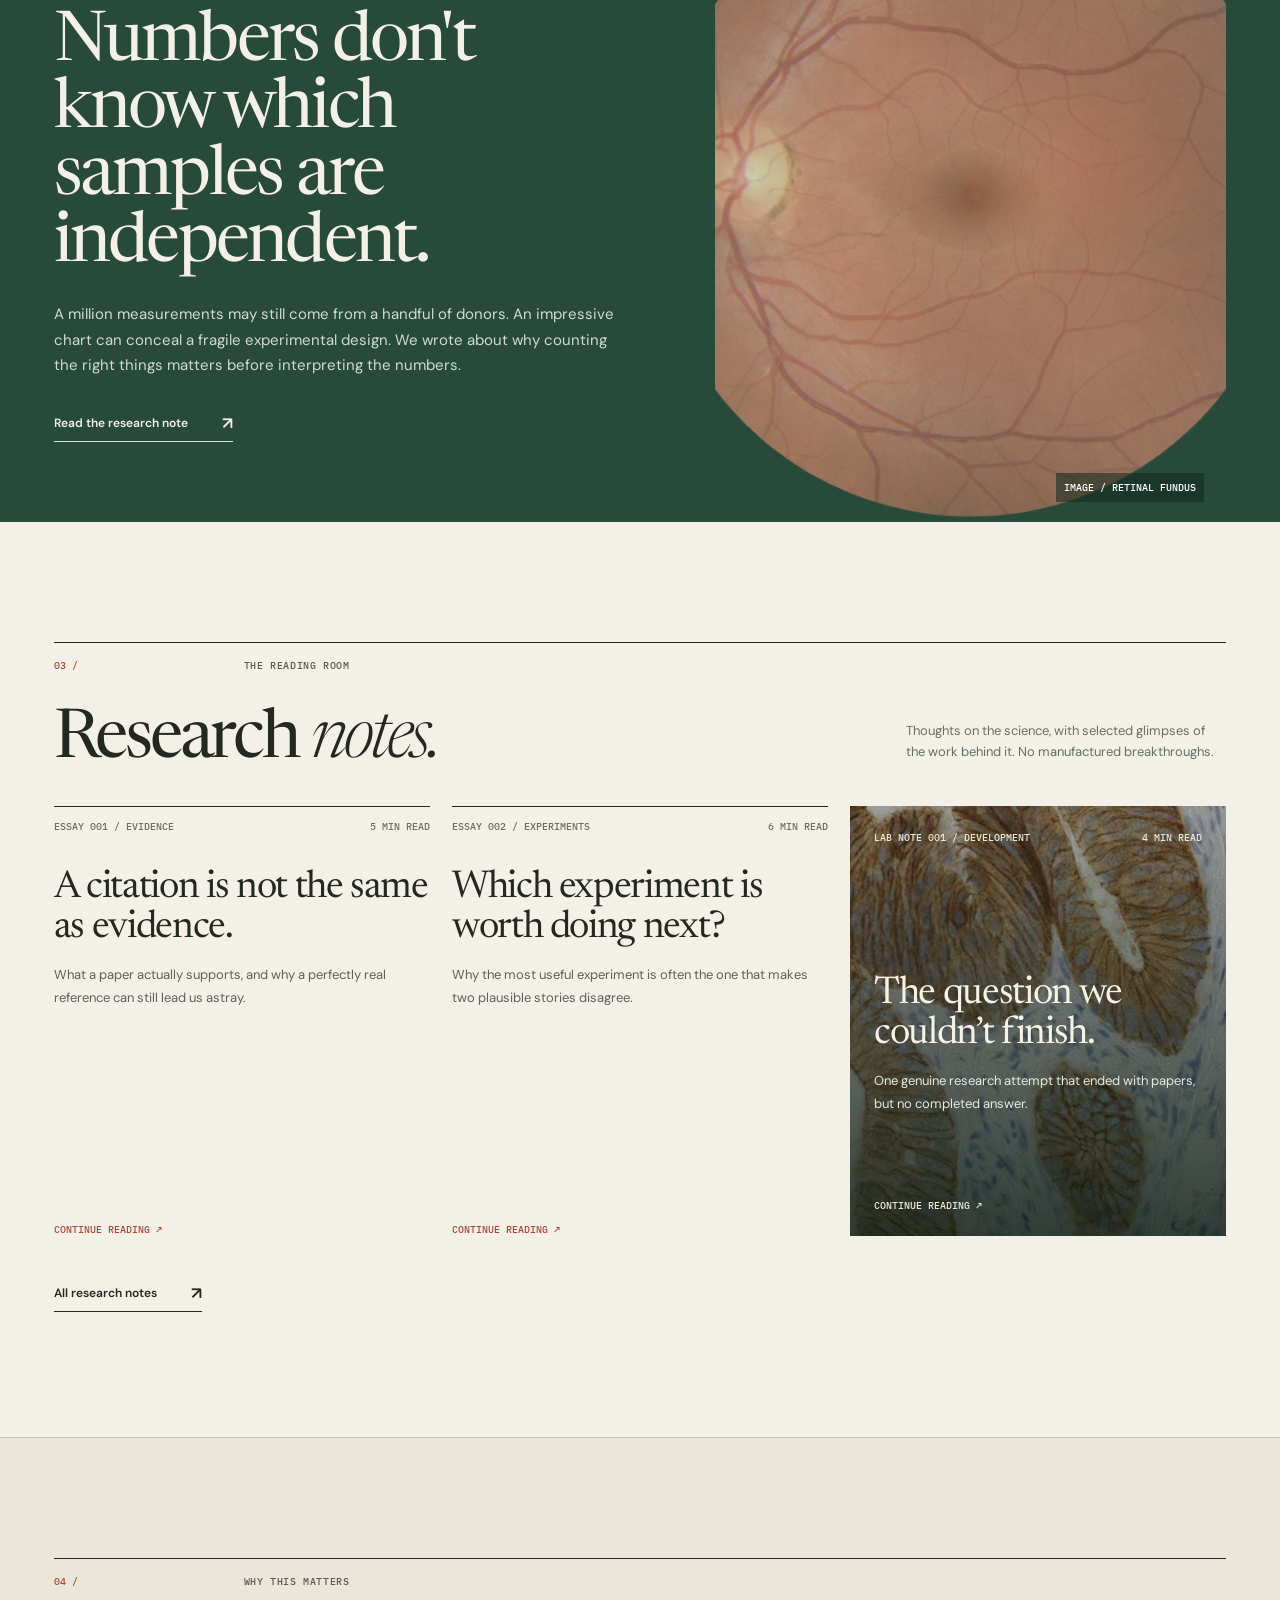
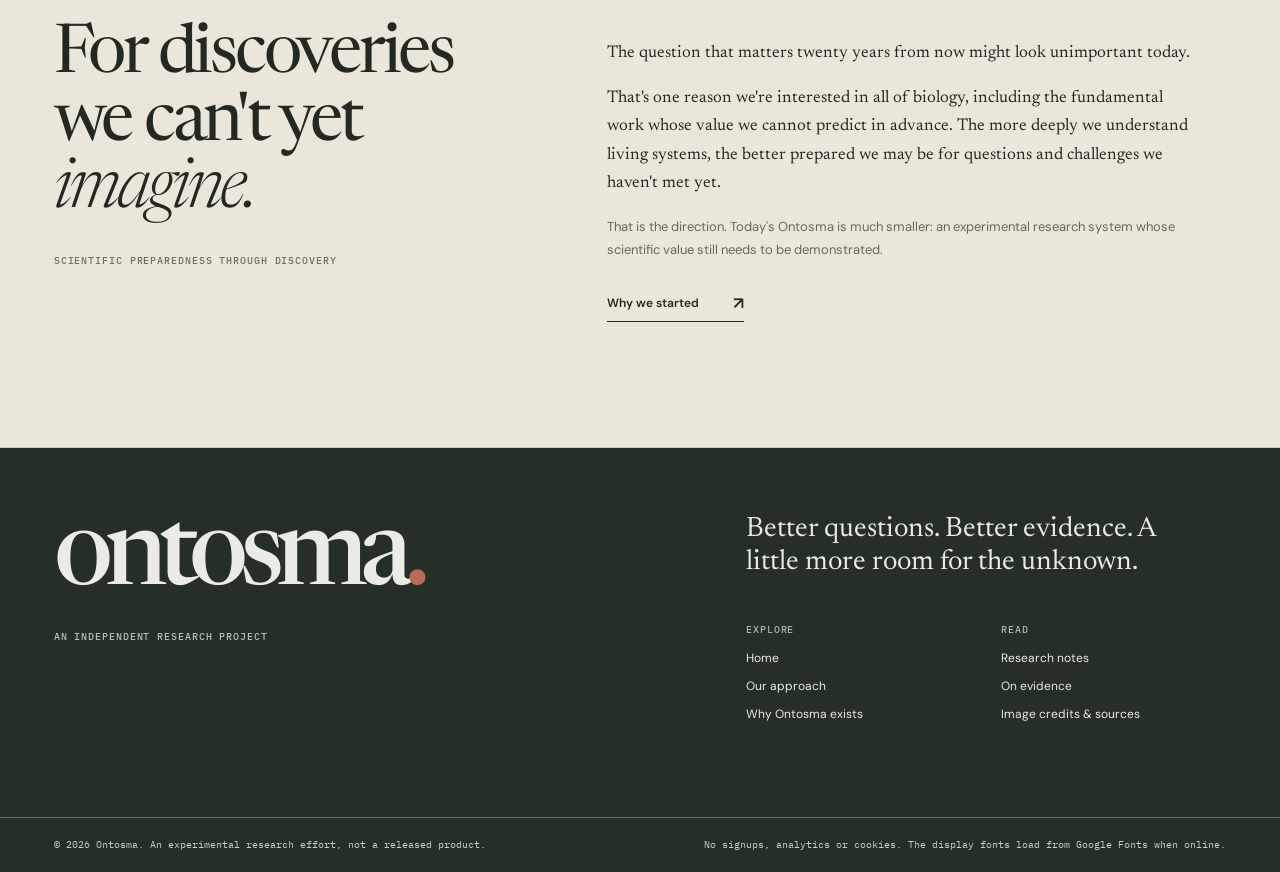
==== commit b496d13f: "Rebrand editorial site from Stemma to Ontosma" ====
--- a/index.html
+++ b/index.html
@@ -1,10 +1,10 @@
-<!doctype html><html lang="en"><head><meta charset="utf-8"><meta name="viewport" content="width=device-width, initial-scale=1"><meta name="theme-color" content="#f3f0e8"><meta name="description" content="Stemma is an independent research project exploring better scientific reasoning in biology."><link rel="icon" href="assets/favicon.svg" type="image/svg+xml"><link rel="stylesheet" href="styles.css"><script defer src="script.js"></script><title>Stemma | Independent biological research</title></head><body><a href="#main" class="skip-link">Skip to content</a><header class="site-header"><div class="container head-content"><a href="index.html" class="logo" aria-label="Stemma home">stemma<span class="dot">.</span></a><span class="head-descriptor">An independent biological research project</span><nav class="desktop-nav" aria-label="Main navigation"><a class="active" href="index.html">Home</a><a class="" href="approach.html">Our approach</a><a class="" href="notes/index.html">Research notes</a><a class="" href="about.html">About</a><span class="availability">Research in progress</span></nav><button class="menu-toggle" type="button" aria-controls="mobileNav" aria-expanded="false" data-menu-toggle>Menu +</button></div><nav class="mobile-nav" id="mobileNav" aria-label="Mobile navigation" data-mobile-nav><a class="active" href="index.html">Home</a><a class="" href="approach.html">Our approach</a><a class="" href="notes/index.html">Research notes</a><a class="" href="about.html">About</a></nav></header><main id="main">
-<section class="hero container" aria-labelledby="heroTitle"><div class="hero-left"><div class="hero-topline eyebrow"><span>An experiment in scientific intelligence</span><span>Vol. 01 / 2026</span></div><h1 id="heroTitle">For questions<br>without <em>easy</em><br>answers<span class="accent">.</span></h1><p class="hero-intro">Good science takes more than finding the right paper. It takes the judgment to know what the evidence means, and what to do when it doesn't add up.</p><p class="hero-sub">We're building Stemma to investigate whether AI can become a more thoughtful partner in biological research. Someone to question an assumption, follow the data, weigh another explanation, and help work out what experiment should come next.</p><a class="text-link" href="approach.html">Read about the approach <span class="arrow" aria-hidden="true">↗</span></a></div><figure class="hero-art"><img class="hero-art-image" src="assets/colonic-tissue.jpg" alt="A real microscope image of brown-stained colonic tissue with pale blue cell nuclei" width="512" height="512"><figcaption class="image-caption"><span class="index">PLATE 01</span><span>A detail from a genuine histology micrograph. An image of biology, not a Stemma result. <a href="sources.html">About the image</a></span></figcaption></figure></section>
+<!doctype html><html lang="en"><head><meta charset="utf-8"><meta name="viewport" content="width=device-width, initial-scale=1"><meta name="theme-color" content="#f3f0e8"><meta name="description" content="Ontosma is an independent research project exploring better scientific reasoning in biology."><link rel="icon" href="assets/favicon.svg" type="image/svg+xml"><link rel="stylesheet" href="styles.css"><script defer src="script.js"></script><title>Ontosma | Independent biological research</title></head><body><a href="#main" class="skip-link">Skip to content</a><header class="site-header"><div class="container head-content"><a href="index.html" class="logo" aria-label="Ontosma home">ontosma<span class="dot">.</span></a><span class="head-descriptor">An independent biological research project</span><nav class="desktop-nav" aria-label="Main navigation"><a class="active" href="index.html">Home</a><a class="" href="approach.html">Our approach</a><a class="" href="notes/index.html">Research notes</a><a class="" href="about.html">About</a><span class="availability">Research in progress</span></nav><button class="menu-toggle" type="button" aria-controls="mobileNav" aria-expanded="false" data-menu-toggle>Menu +</button></div><nav class="mobile-nav" id="mobileNav" aria-label="Mobile navigation" data-mobile-nav><a class="active" href="index.html">Home</a><a class="" href="approach.html">Our approach</a><a class="" href="notes/index.html">Research notes</a><a class="" href="about.html">About</a></nav></header><main id="main">
+<section class="hero container" aria-labelledby="heroTitle"><div class="hero-left"><div class="hero-topline eyebrow"><span>An experiment in scientific intelligence</span><span>Vol. 01 / 2026</span></div><h1 id="heroTitle">For questions<br>without <em>easy</em><br>answers<span class="accent">.</span></h1><p class="hero-intro">Good science takes more than finding the right paper. It takes the judgment to know what the evidence means, and what to do when it doesn't add up.</p><p class="hero-sub">We're building Ontosma to investigate whether AI can become a more thoughtful partner in biological research. Someone to question an assumption, follow the data, weigh another explanation, and help work out what experiment should come next.</p><a class="text-link" href="approach.html">Read about the approach <span class="arrow" aria-hidden="true">↗</span></a></div><figure class="hero-art"><img class="hero-art-image" src="assets/colonic-tissue.jpg" alt="A real microscope image of brown-stained colonic tissue with pale blue cell nuclei" width="512" height="512"><figcaption class="image-caption"><span class="index">PLATE 01</span><span>A detail from a genuine histology micrograph. An image of biology, not a Ontosma result. <a href="sources.html">About the image</a></span></figcaption></figure></section>
 <div class="ticker"><div class="container ticker-inner"><span>Independent research</span><span class="slash">/</span><span>Scientific thinking, not just scientific search</span><span class="slash">/</span><span>Not available for public use</span></div></div>
-<section class="intro-section section-pad container" aria-labelledby="introTitle"><div class="section-bar"><span class="index">01 /</span><span class="name">The question behind the work</span></div><div class="section-main"><h2 class="section-heading" id="introTitle">What happens after the <em>search</em> is over?</h2><div class="intro-bottom"><p class="big-copy">Most of the difficult thinking in science begins once you've found the information.</p><div><p>Two papers may disagree for good reasons. A result can be statistically striking and biologically unconvincing. The experiment you want to run may not distinguish the explanations you care about.</p><p>We want Stemma to take those moments seriously. Not to produce more confident prose, but to help researchers examine what was actually measured, discover what may have been missed, and make a more informed next move.</p></div></div></div></section>
+<section class="intro-section section-pad container" aria-labelledby="introTitle"><div class="section-bar"><span class="index">01 /</span><span class="name">The question behind the work</span></div><div class="section-main"><h2 class="section-heading" id="introTitle">What happens after the <em>search</em> is over?</h2><div class="intro-bottom"><p class="big-copy">Most of the difficult thinking in science begins once you've found the information.</p><div><p>Two papers may disagree for good reasons. A result can be statistically striking and biologically unconvincing. The experiment you want to run may not distinguish the explanations you care about.</p><p>We want Ontosma to take those moments seriously. Not to produce more confident prose, but to help researchers examine what was actually measured, discover what may have been missed, and make a more informed next move.</p></div></div></div></section>
 <section class="paper-band"><div class="container paper-band-inner"><p class="label">A note from the margins / 001</p><blockquote>“A convincing explanation is not the same thing as a <em>good test</em> of that explanation.”</blockquote></div></section>
 <section class="approach section-pad container" aria-labelledby="approachTitle"><div class="section-bar"><span class="index">02 /</span><span class="name">Where we are putting the effort</span></div><div class="approach-grid"><div class="approach-title"><h2 class="section-heading" id="approachTitle">Less certainty.<br><em>More judgment.</em></h2><p>We are not claiming to have invented paper search, data analysis or AI-generated hypotheses. The field already has capable tools for all three. We are interested in what happens when scientific decisions get harder.</p><a class="text-link" href="approach.html">What makes this different <span class="arrow" aria-hidden="true">↗</span></a></div><div class="principles"><div class="principle"><span class="principle-no">01</span><div><h3>Read the experiment, not just the abstract.</h3><p>Where did the observation come from? What did the controls establish? Does the claim travel further than the evidence allows?</p></div></div><div class="principle"><span class="principle-no">02</span><div><h3>Keep more than one explanation alive.</h3><p>We want a system that considers real alternatives, including less obvious ones, and knows when the data cannot separate them.</p></div></div><div class="principle"><span class="principle-no">03</span><div><h3>Ask what would change the answer.</h3><p>The next experiment should tell us something important. Ideally, it should make competing explanations disagree.</p></div></div><div class="principle"><span class="principle-no">04</span><div><h3>Change your mind when the evidence does.</h3><p>Good research leaves a trail of reasoning, corrections and unresolved questions. It should be possible to see what changed and why.</p></div></div></div></div></section>
 <section class="fieldnote" aria-labelledby="fieldnoteTitle"><div class="container fieldnote-inner"><div class="fieldnote-copy"><span class="smallcap">In the margins / Research file 001</span><h2 id="fieldnoteTitle">Numbers don't know which samples are independent.</h2><p>A million measurements may still come from a handful of donors. An impressive chart can conceal a fragile experimental design. We wrote about why counting the right things matters before interpreting the numbers.</p><a class="text-link" href="notes/replicates.html">Read the research note <span class="arrow" aria-hidden="true">↗</span></a></div><div class="fieldnote-photo"><img src="assets/retinal-fundus.jpg" width="1411" height="1411" loading="lazy" alt="A genuine retinal photograph with branching blood vessels radiating from the optic disc"><span class="photo-no">IMAGE / RETINAL FUNDUS</span></div></div></section>
 <section class="notes-section section-pad container" aria-labelledby="notesTitle"><div class="section-bar"><span class="index">03 /</span><span class="name">The reading room</span></div><div class="notes-head"><h2 class="section-heading" id="notesTitle">Research <em>notes.</em></h2><p>Thoughts on the science, with selected glimpses of the work behind it. No manufactured breakthroughs.</p></div><div class="note-grid"><a class="note-card" href="notes/citations.html"><div class="meta"><span>Essay 001 / Evidence</span><span>5 min read</span></div><h3>A citation is not the same as evidence.</h3><p>What a paper actually supports, and why a perfectly real reference can still lead us astray.</p><span class="note-bottom">Continue reading ↗</span></a><a class="note-card" href="notes/experiments.html"><div class="meta"><span>Essay 002 / Experiments</span><span>6 min read</span></div><h3>Which experiment is worth doing next?</h3><p>Why the most useful experiment is often the one that makes two plausible stories disagree.</p><span class="note-bottom">Continue reading ↗</span></a><a class="note-card note-card--image" href="notes/unfinished-question.html"><img src="assets/colonic-tissue.jpg" alt="Close crop of stained tissue under a microscope" loading="lazy" width="512" height="512"><div class="card-content"><div class="meta"><span>Lab note 001 / Development</span><span>4 min read</span></div><h3>The question we couldn’t finish.</h3><p>One genuine research attempt that ended with papers, but no completed answer.</p><span class="note-bottom">Continue reading ↗</span></div></a></div><div style="margin-top:45px"><a class="text-link" href="notes/index.html">All research notes <span class="arrow" aria-hidden="true">↗</span></a></div></section>
-<section class="manifesto section-pad" aria-labelledby="manifestoTitle"><div class="container"><div class="section-bar"><span class="index">04 /</span><span class="name">Why this matters</span></div><div class="manifesto-grid"><div><h2 class="section-heading" id="manifestoTitle">For discoveries we can't yet <em>imagine.</em></h2><span class="eyebrow">Scientific preparedness through discovery</span></div><div class="manifesto-copy"><p>The question that matters twenty years from now might look unimportant today.</p><p>That's one reason we're interested in all of biology, including the fundamental work whose value we cannot predict in advance. The more deeply we understand living systems, the better prepared we may be for questions and challenges we haven't met yet.</p><p class="smaller">That is the direction. Today's Stemma is much smaller: an experimental research system whose scientific value still needs to be demonstrated.</p><a class="text-link" href="about.html">Why we started <span class="arrow" aria-hidden="true">↗</span></a></div></div></div></section>
-</main><footer class="footer"><div class="container footer-upper"><div><div class="footer-logo">stemma<span>.</span></div><p class="smallcap" style="color:#b4c1b3;margin-top:20px">An independent research project</p></div><div><p class="footer-sentence">Better questions. Better evidence. A little more room for the unknown.</p><div class="footer-nav"><div><span class="smallcap" style="color:#a8b6a9">Explore</span><a href="index.html">Home</a><a href="approach.html">Our approach</a><a href="about.html">Why Stemma exists</a></div><div><span class="smallcap" style="color:#a8b6a9">Read</span><a href="notes/index.html">Research notes</a><a href="notes/citations.html">On evidence</a><a href="sources.html">Image credits &amp; sources</a></div></div></div></div><div class="container footer-bottom"><span>© 2026 Stemma. An experimental research effort, not a released product.</span><span>No signups, analytics or cookies. The display fonts load from Google Fonts when online.</span></div></footer></body></html>+<section class="manifesto section-pad" aria-labelledby="manifestoTitle"><div class="container"><div class="section-bar"><span class="index">04 /</span><span class="name">Why this matters</span></div><div class="manifesto-grid"><div><h2 class="section-heading" id="manifestoTitle">For discoveries we can't yet <em>imagine.</em></h2><span class="eyebrow">Scientific preparedness through discovery</span></div><div class="manifesto-copy"><p>The question that matters twenty years from now might look unimportant today.</p><p>That's one reason we're interested in all of biology, including the fundamental work whose value we cannot predict in advance. The more deeply we understand living systems, the better prepared we may be for questions and challenges we haven't met yet.</p><p class="smaller">That is the direction. Today's Ontosma is much smaller: an experimental research system whose scientific value still needs to be demonstrated.</p><a class="text-link" href="about.html">Why we started <span class="arrow" aria-hidden="true">↗</span></a></div></div></div></section>
+</main><footer class="footer"><div class="container footer-upper"><div><div class="footer-logo">ontosma<span>.</span></div><p class="smallcap" style="color:#b4c1b3;margin-top:20px">An independent research project</p></div><div><p class="footer-sentence">Better questions. Better evidence. A little more room for the unknown.</p><div class="footer-nav"><div><span class="smallcap" style="color:#a8b6a9">Explore</span><a href="index.html">Home</a><a href="approach.html">Our approach</a><a href="about.html">Why Ontosma exists</a></div><div><span class="smallcap" style="color:#a8b6a9">Read</span><a href="notes/index.html">Research notes</a><a href="notes/citations.html">On evidence</a><a href="sources.html">Image credits &amp; sources</a></div></div></div></div><div class="container footer-bottom"><span>© 2026 Ontosma. An experimental research effort, not a released product.</span><span>No signups, analytics or cookies. The display fonts load from Google Fonts when online.</span></div></footer></body></html>
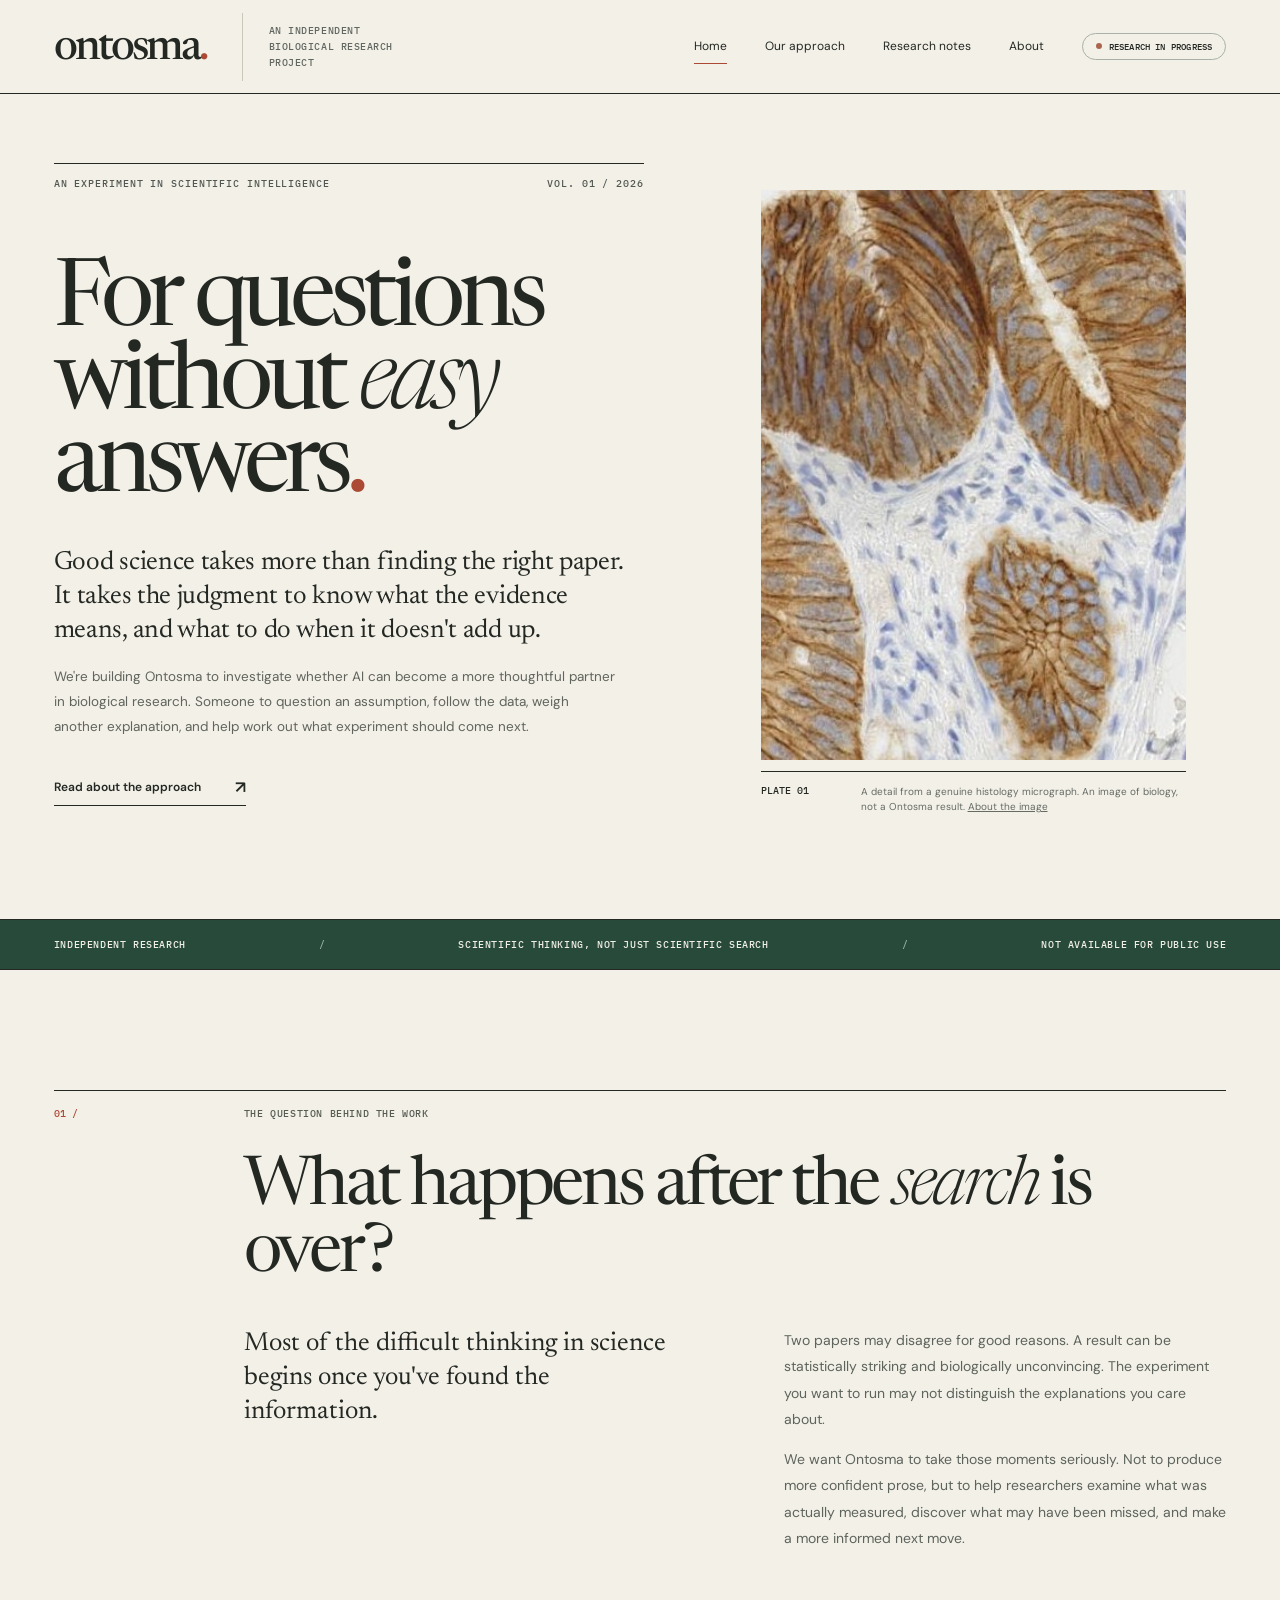
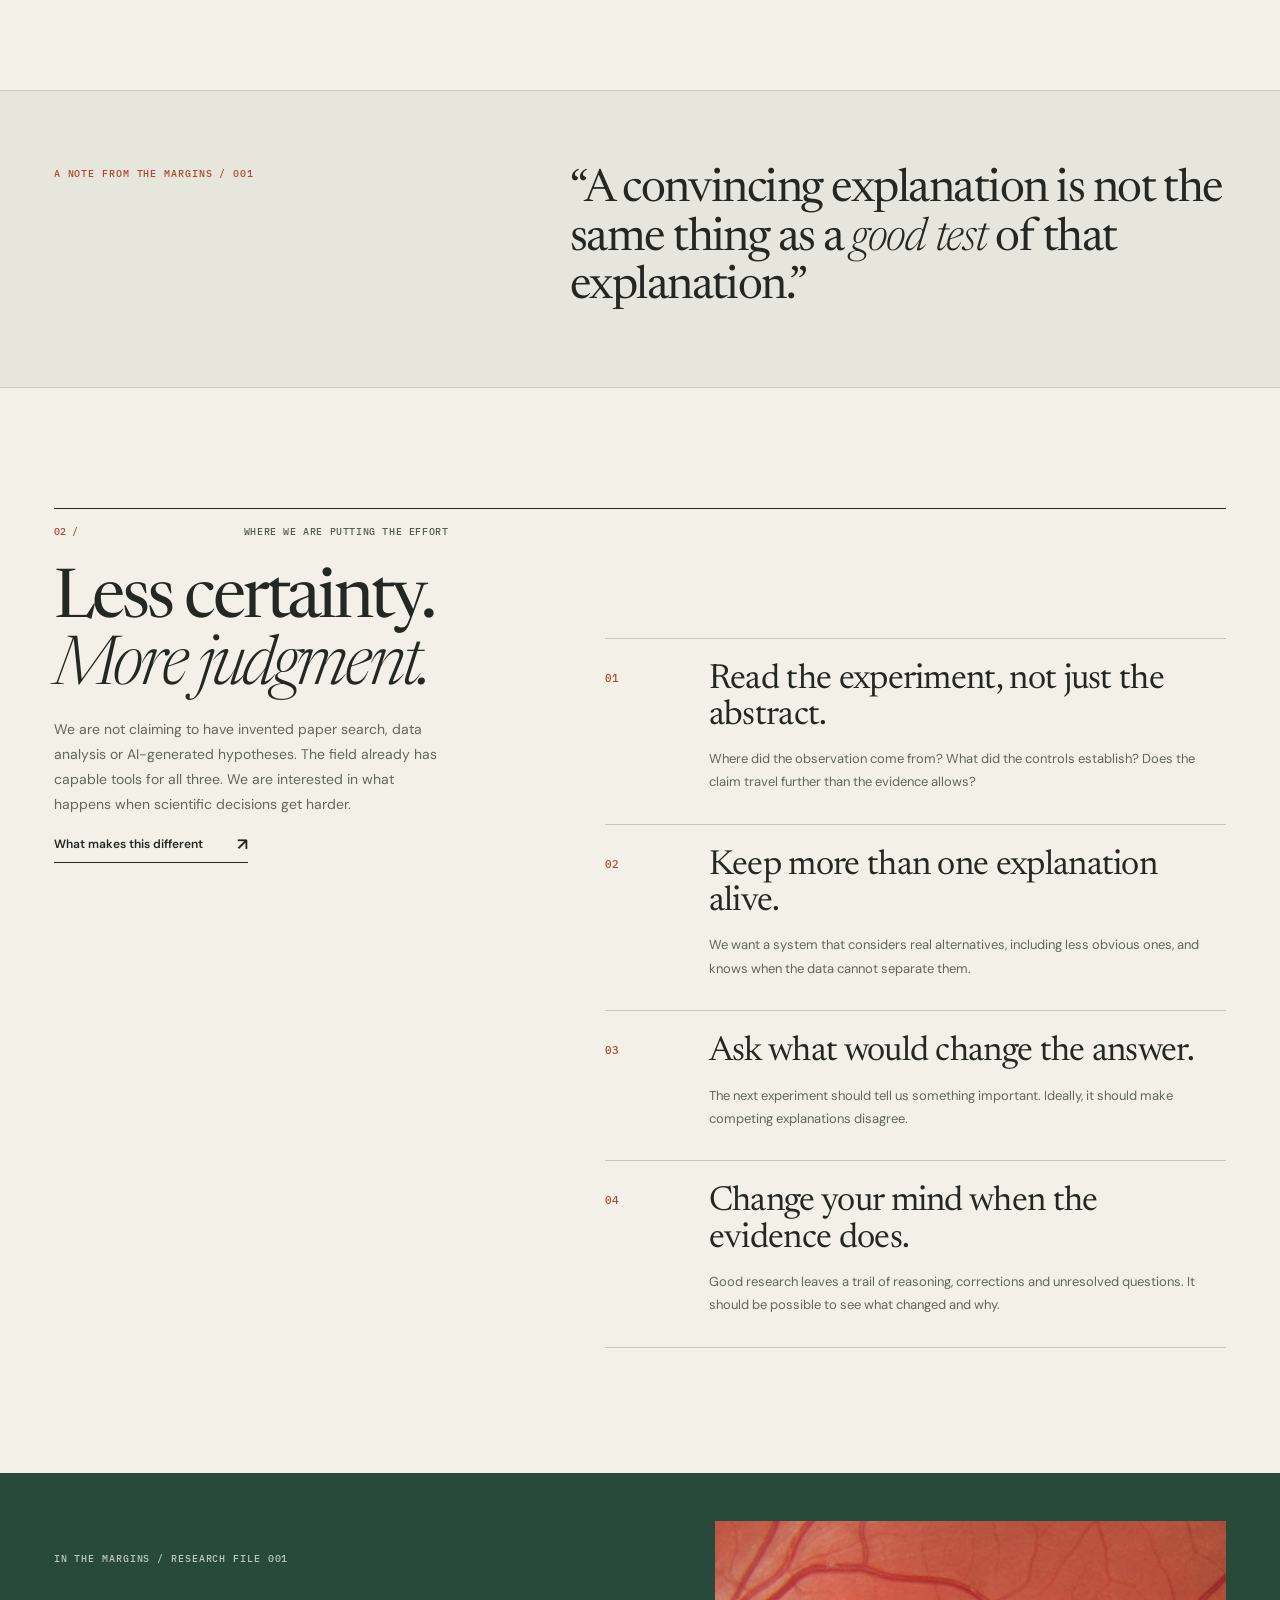
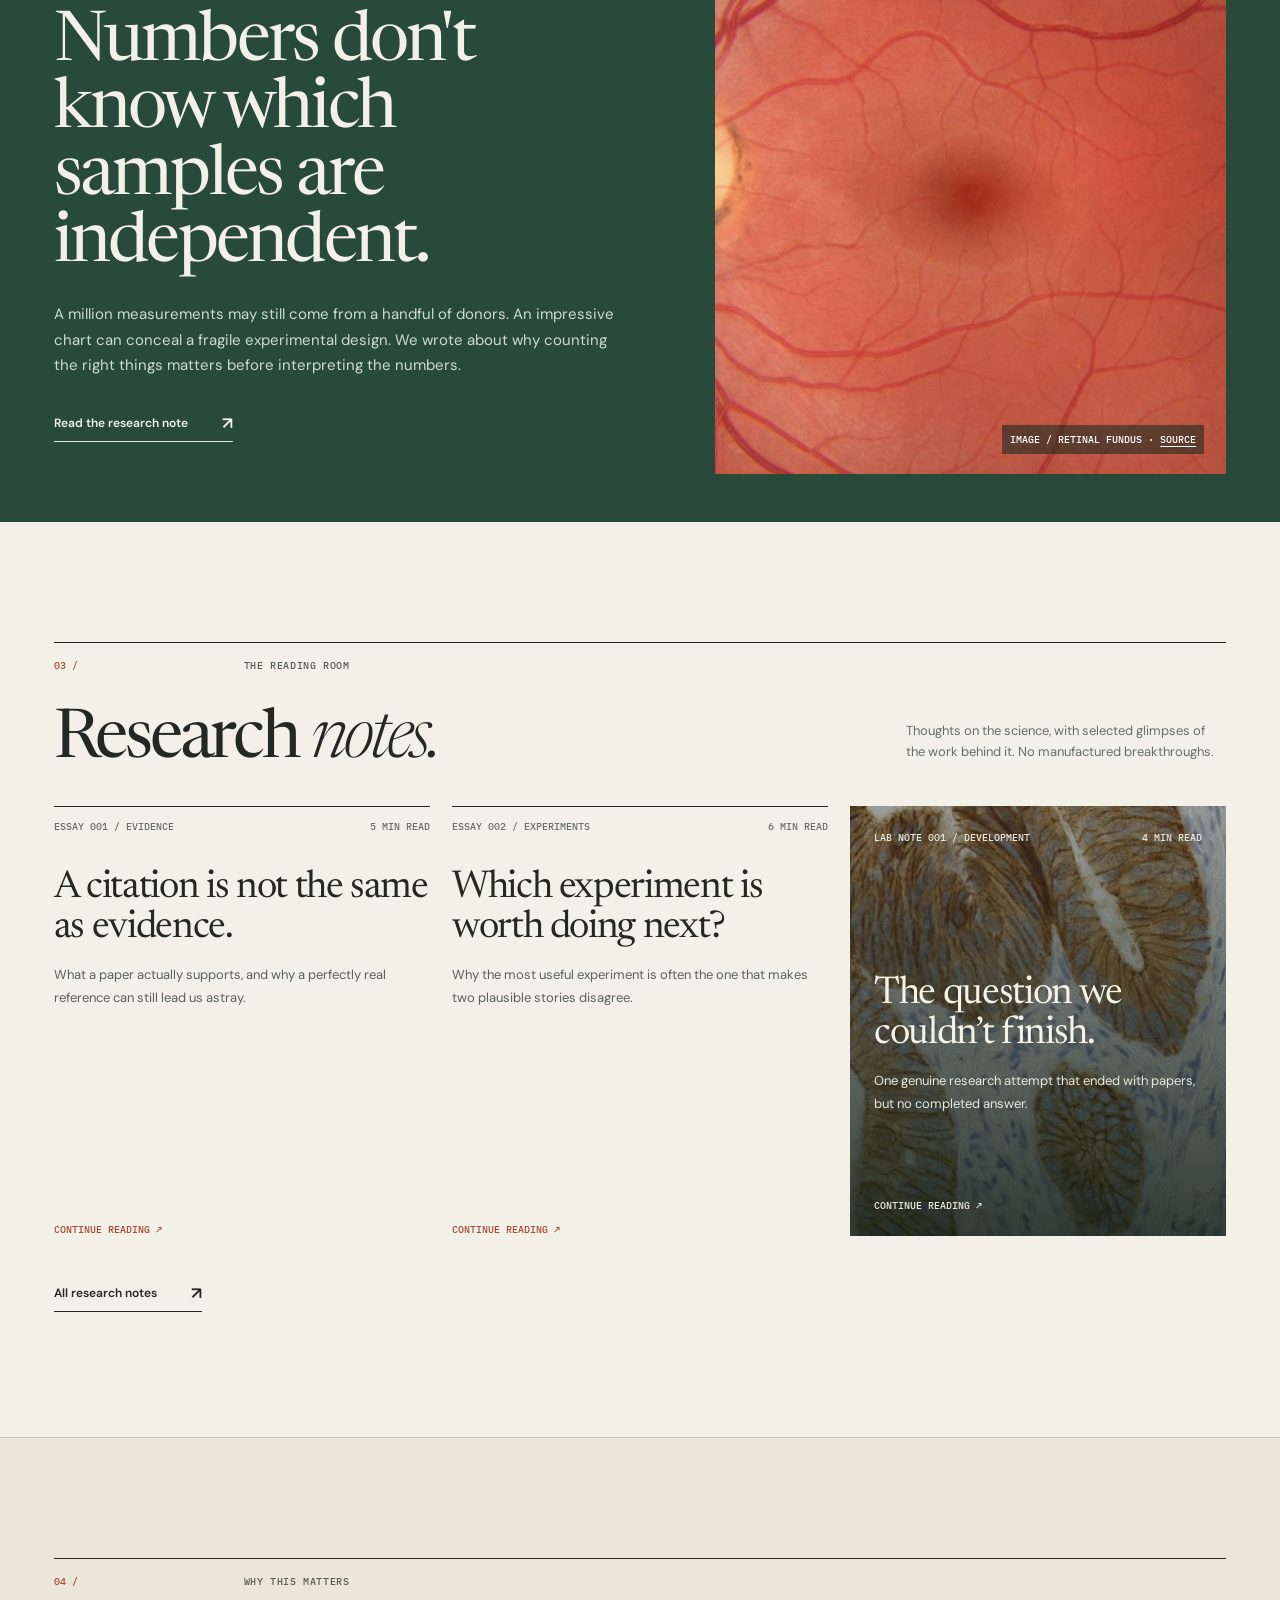
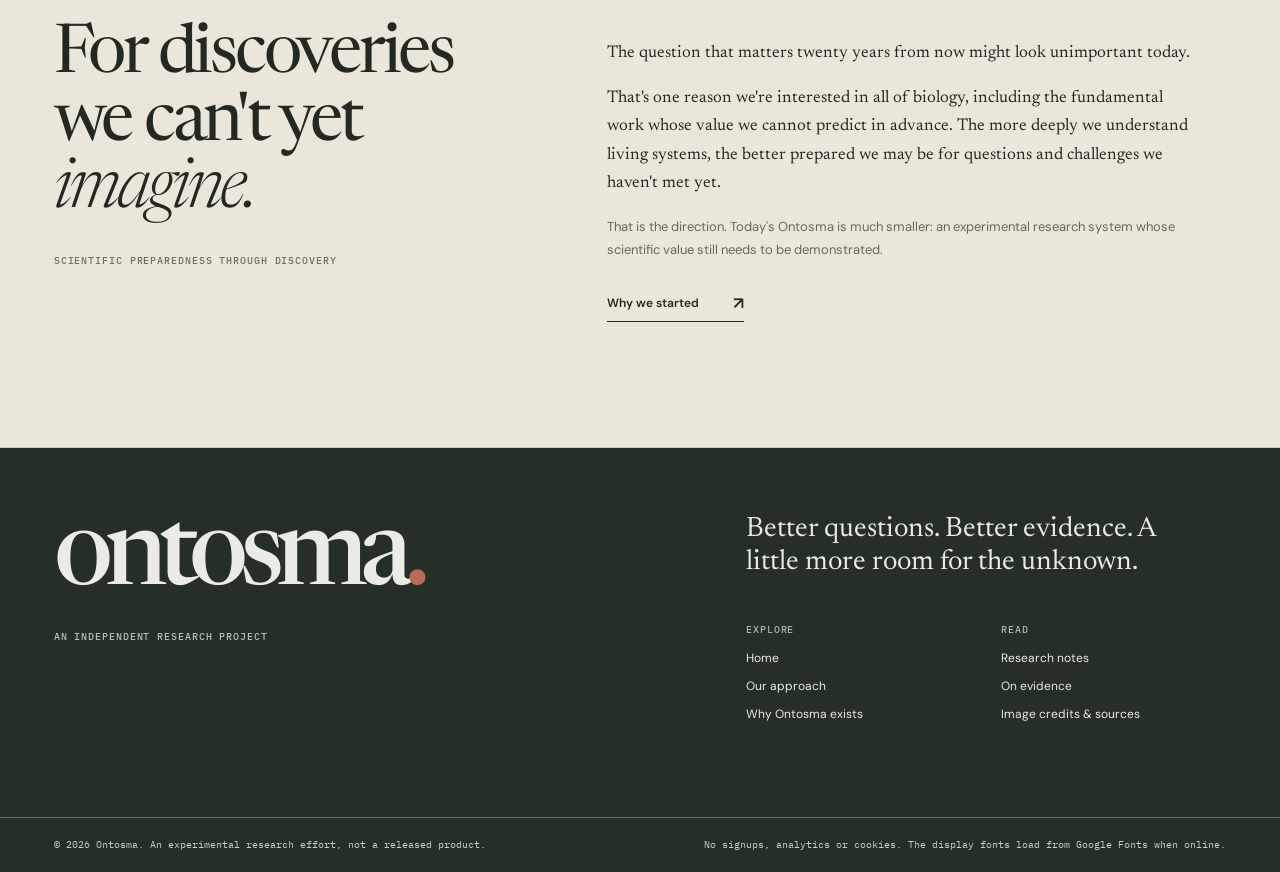
==== commit 6f615c4f: "Fit retinal photography to page proportions and preserve image source credits" ====
--- a/index.html
+++ b/index.html
@@ -4,7 +4,7 @@
 <section class="intro-section section-pad container" aria-labelledby="introTitle"><div class="section-bar"><span class="index">01 /</span><span class="name">The question behind the work</span></div><div class="section-main"><h2 class="section-heading" id="introTitle">What happens after the <em>search</em> is over?</h2><div class="intro-bottom"><p class="big-copy">Most of the difficult thinking in science begins once you've found the information.</p><div><p>Two papers may disagree for good reasons. A result can be statistically striking and biologically unconvincing. The experiment you want to run may not distinguish the explanations you care about.</p><p>We want Ontosma to take those moments seriously. Not to produce more confident prose, but to help researchers examine what was actually measured, discover what may have been missed, and make a more informed next move.</p></div></div></div></section>
 <section class="paper-band"><div class="container paper-band-inner"><p class="label">A note from the margins / 001</p><blockquote>“A convincing explanation is not the same thing as a <em>good test</em> of that explanation.”</blockquote></div></section>
 <section class="approach section-pad container" aria-labelledby="approachTitle"><div class="section-bar"><span class="index">02 /</span><span class="name">Where we are putting the effort</span></div><div class="approach-grid"><div class="approach-title"><h2 class="section-heading" id="approachTitle">Less certainty.<br><em>More judgment.</em></h2><p>We are not claiming to have invented paper search, data analysis or AI-generated hypotheses. The field already has capable tools for all three. We are interested in what happens when scientific decisions get harder.</p><a class="text-link" href="approach.html">What makes this different <span class="arrow" aria-hidden="true">↗</span></a></div><div class="principles"><div class="principle"><span class="principle-no">01</span><div><h3>Read the experiment, not just the abstract.</h3><p>Where did the observation come from? What did the controls establish? Does the claim travel further than the evidence allows?</p></div></div><div class="principle"><span class="principle-no">02</span><div><h3>Keep more than one explanation alive.</h3><p>We want a system that considers real alternatives, including less obvious ones, and knows when the data cannot separate them.</p></div></div><div class="principle"><span class="principle-no">03</span><div><h3>Ask what would change the answer.</h3><p>The next experiment should tell us something important. Ideally, it should make competing explanations disagree.</p></div></div><div class="principle"><span class="principle-no">04</span><div><h3>Change your mind when the evidence does.</h3><p>Good research leaves a trail of reasoning, corrections and unresolved questions. It should be possible to see what changed and why.</p></div></div></div></div></section>
-<section class="fieldnote" aria-labelledby="fieldnoteTitle"><div class="container fieldnote-inner"><div class="fieldnote-copy"><span class="smallcap">In the margins / Research file 001</span><h2 id="fieldnoteTitle">Numbers don't know which samples are independent.</h2><p>A million measurements may still come from a handful of donors. An impressive chart can conceal a fragile experimental design. We wrote about why counting the right things matters before interpreting the numbers.</p><a class="text-link" href="notes/replicates.html">Read the research note <span class="arrow" aria-hidden="true">↗</span></a></div><div class="fieldnote-photo"><img src="assets/retinal-fundus.jpg" width="1411" height="1411" loading="lazy" alt="A genuine retinal photograph with branching blood vessels radiating from the optic disc"><span class="photo-no">IMAGE / RETINAL FUNDUS</span></div></div></section>
+<section class="fieldnote" aria-labelledby="fieldnoteTitle"><div class="container fieldnote-inner"><div class="fieldnote-copy"><span class="smallcap">In the margins / Research file 001</span><h2 id="fieldnoteTitle">Numbers don't know which samples are independent.</h2><p>A million measurements may still come from a handful of donors. An impressive chart can conceal a fragile experimental design. We wrote about why counting the right things matters before interpreting the numbers.</p><a class="text-link" href="notes/replicates.html">Read the research note <span class="arrow" aria-hidden="true">↗</span></a></div><div class="fieldnote-photo"><img src="assets/retinal-fundus.jpg" width="1411" height="1411" loading="lazy" alt="A genuine retinal photograph with branching blood vessels radiating from the optic disc"><span class="photo-no">IMAGE / RETINAL FUNDUS · <a href="sources.html">SOURCE</a></span></div></div></section>
 <section class="notes-section section-pad container" aria-labelledby="notesTitle"><div class="section-bar"><span class="index">03 /</span><span class="name">The reading room</span></div><div class="notes-head"><h2 class="section-heading" id="notesTitle">Research <em>notes.</em></h2><p>Thoughts on the science, with selected glimpses of the work behind it. No manufactured breakthroughs.</p></div><div class="note-grid"><a class="note-card" href="notes/citations.html"><div class="meta"><span>Essay 001 / Evidence</span><span>5 min read</span></div><h3>A citation is not the same as evidence.</h3><p>What a paper actually supports, and why a perfectly real reference can still lead us astray.</p><span class="note-bottom">Continue reading ↗</span></a><a class="note-card" href="notes/experiments.html"><div class="meta"><span>Essay 002 / Experiments</span><span>6 min read</span></div><h3>Which experiment is worth doing next?</h3><p>Why the most useful experiment is often the one that makes two plausible stories disagree.</p><span class="note-bottom">Continue reading ↗</span></a><a class="note-card note-card--image" href="notes/unfinished-question.html"><img src="assets/colonic-tissue.jpg" alt="Close crop of stained tissue under a microscope" loading="lazy" width="512" height="512"><div class="card-content"><div class="meta"><span>Lab note 001 / Development</span><span>4 min read</span></div><h3>The question we couldn’t finish.</h3><p>One genuine research attempt that ended with papers, but no completed answer.</p><span class="note-bottom">Continue reading ↗</span></div></a></div><div style="margin-top:45px"><a class="text-link" href="notes/index.html">All research notes <span class="arrow" aria-hidden="true">↗</span></a></div></section>
 <section class="manifesto section-pad" aria-labelledby="manifestoTitle"><div class="container"><div class="section-bar"><span class="index">04 /</span><span class="name">Why this matters</span></div><div class="manifesto-grid"><div><h2 class="section-heading" id="manifestoTitle">For discoveries we can't yet <em>imagine.</em></h2><span class="eyebrow">Scientific preparedness through discovery</span></div><div class="manifesto-copy"><p>The question that matters twenty years from now might look unimportant today.</p><p>That's one reason we're interested in all of biology, including the fundamental work whose value we cannot predict in advance. The more deeply we understand living systems, the better prepared we may be for questions and challenges we haven't met yet.</p><p class="smaller">That is the direction. Today's Ontosma is much smaller: an experimental research system whose scientific value still needs to be demonstrated.</p><a class="text-link" href="about.html">Why we started <span class="arrow" aria-hidden="true">↗</span></a></div></div></div></section>
 </main><footer class="footer"><div class="container footer-upper"><div><div class="footer-logo">ontosma<span>.</span></div><p class="smallcap" style="color:#b4c1b3;margin-top:20px">An independent research project</p></div><div><p class="footer-sentence">Better questions. Better evidence. A little more room for the unknown.</p><div class="footer-nav"><div><span class="smallcap" style="color:#a8b6a9">Explore</span><a href="index.html">Home</a><a href="approach.html">Our approach</a><a href="about.html">Why Ontosma exists</a></div><div><span class="smallcap" style="color:#a8b6a9">Read</span><a href="notes/index.html">Research notes</a><a href="notes/citations.html">On evidence</a><a href="sources.html">Image credits &amp; sources</a></div></div></div></div><div class="container footer-bottom"><span>© 2026 Ontosma. An experimental research effort, not a released product.</span><span>No signups, analytics or cookies. The display fonts load from Google Fonts when online.</span></div></footer></body></html>
--- a/styles.css
+++ b/styles.css
@@ -7,15 +7,15 @@
 .section-pad{padding-top:120px;padding-bottom:125px}.section-bar{display:grid;grid-template-columns:140px 1fr;gap:50px;border-top:1px solid var(--ink);padding-top:16px}.section-bar .index{font:500 10px var(--mono);color:var(--rust)}.section-bar .name{font:500 10px var(--mono);letter-spacing:.06em;text-transform:uppercase;color:#565c52}.intro-section .section-main{margin-left:190px;max-width:1190px}.section-heading{font:400 clamp(55px,5.3vw,93px)/.99 var(--serif);letter-spacing:-.048em}.section-heading em{font-weight:300}.intro-section .section-heading{max-width:1000px;margin:35px 0 38px}.intro-bottom{display:grid;grid-template-columns:.9fr .9fr;gap:10%;max-width:1100px}.intro-bottom .big-copy{font:400 26px/1.31 var(--serif)}.intro-bottom p:not(.big-copy){font-size:14px;color:#5d645b;line-height:1.88}
 .paper-band{background:#e6e6dc;border-block:1px solid var(--line);padding:75px 0}.paper-band-inner{display:grid;grid-template-columns:1fr 1.75fr;gap:12%;align-items:start}.paper-band .label{color:var(--rust)}.paper-band blockquote{font:400 clamp(30px,3.6vw,61px)/1.05 var(--serif);letter-spacing:-.033em;max-width:970px;margin:0}.paper-band blockquote em{font-weight:300}
 .approach{background:var(--paper)}.approach-grid{display:grid;grid-template-columns:36% 1fr;column-gap:11%}.approach-title .section-heading{margin:30px 0 15px}.approach-title p{max-width:390px;font:400 14px/1.8 var(--sans);color:#61675f}.principles{margin-top:100px}.principle{display:grid;grid-template-columns:80px 1fr;gap:24px;border-top:1px solid var(--line);padding:23px 0 30px}.principle:last-child{border-bottom:1px solid var(--line)}.principle-no{font:500 11px var(--mono);color:var(--rust);padding-top:9px}.principle h3{font:400 clamp(29px,2.7vw,43px)/1.05 var(--serif);letter-spacing:-.02em;margin:0 0 13px}.principle p{font:400 13px/1.8 var(--sans);color:#5f675e;max-width:520px;margin:0}
-.fieldnote{background:var(--moss);color:#f3f0e8;min-height:520px;position:relative;overflow:hidden}.fieldnote-inner{display:grid;grid-template-columns:1fr .9fr;gap:8%;min-height:520px}.fieldnote-copy{padding:73px 0 80px}.fieldnote .smallcap{color:#b8c9ba}.fieldnote h2{font:400 clamp(52px,5.4vw,91px)/.97 var(--serif);letter-spacing:-.04em;margin:43px 0 24px}.fieldnote-copy p{font:400 15px/1.72 var(--sans);color:#cfdbce;max-width:570px}.fieldnote .text-link{margin-top:18px;border-color:#d6e4d8}.fieldnote-photo{position:relative;min-height:400px}.fieldnote-photo img{width:100%;height:100%;object-fit:cover;object-position:50% 48%;mix-blend-mode:screen;opacity:.75;filter:grayscale(.25) contrast(1.12)}.fieldnote-photo .photo-no{position:absolute;right:22px;bottom:20px;color:#fff;font:500 10px var(--mono);background:rgba(18,40,30,.55);padding:8px}
+.fieldnote{background:var(--moss);color:#f3f0e8;min-height:520px;position:relative;overflow:hidden}.fieldnote-inner{display:grid;grid-template-columns:1fr .9fr;gap:8%;min-height:520px}.fieldnote-copy{padding:73px 0 80px}.fieldnote .smallcap{color:#b8c9ba}.fieldnote h2{font:400 clamp(52px,5.4vw,91px)/.97 var(--serif);letter-spacing:-.04em;margin:43px 0 24px}.fieldnote-copy p{font:400 15px/1.72 var(--sans);color:#cfdbce;max-width:570px}.fieldnote .text-link{margin-top:18px;border-color:#d6e4d8}.fieldnote-photo{position:relative;min-height:400px;margin-block:48px;overflow:hidden;background:#b88b78}.fieldnote-photo img{position:absolute;inset:0;width:100%;height:100%;object-fit:cover;object-position:center;transform:scale(1.52);transform-origin:center;opacity:.94;filter:saturate(.8) contrast(1.06)}.fieldnote-photo .photo-no a{color:inherit;text-decoration:underline;text-underline-offset:3px}.fieldnote-photo .photo-no{position:absolute;right:22px;bottom:20px;color:#fff;font:500 10px var(--mono);background:rgba(18,40,30,.55);padding:8px}
 .notes-section .section-bar{margin-bottom:36px}.notes-head{display:flex;align-items:end;justify-content:space-between;gap:40px;margin:0 0 31px}.notes-head .section-heading{margin:0}.notes-head p{max-width:320px;color:#657068;font-size:13px;line-height:1.6}.note-grid{display:grid;grid-template-columns:repeat(3,1fr);gap:22px}.note-card{border-top:1px solid var(--ink);padding-top:12px;display:flex;flex-direction:column;min-height:370px;text-decoration:none;transition:color .15s}.note-card:hover h3{color:var(--rust)}.note-card .meta{display:flex;justify-content:space-between;gap:9px;color:#697067;font:500 10px/1.5 var(--mono);text-transform:uppercase}.note-card h3{font:400 clamp(32px,3.0vw,50px)/1.04 var(--serif);letter-spacing:-.035em;max-width:430px;margin:35px 0 15px;transition:color .2s}.note-card p{font:400 13px/1.75 var(--sans);max-width:360px;color:#5b615b;margin:0}.note-card .note-bottom{font:500 10px var(--mono);text-transform:uppercase;margin-top:auto;padding-top:35px;color:var(--rust)}.note-card--image{position:relative;overflow:hidden;min-height:430px;border:0;padding:0;color:#f7f2e6}.note-card--image:before{content:'';position:absolute;inset:0;background:linear-gradient(180deg,rgba(21,31,24,.3),rgba(10,24,17,.8));z-index:1}.note-card--image img{width:100%;height:100%;object-fit:cover;position:absolute;inset:0;filter:brightness(.9)}.note-card--image .card-content{position:relative;z-index:2;display:flex;flex-direction:column;height:100%;padding:24px}.note-card--image .meta,.note-card--image p,.note-card--image .note-bottom{color:#e6e9de}.note-card--image h3{margin-top:130px}.note-card--image:hover h3{color:#fff}
 .manifesto{background:var(--warm);border-block:1px solid var(--line)}.manifesto-grid{display:grid;grid-template-columns:.8fr 1.2fr;gap:12%}.manifesto .section-heading{margin:35px 0 23px}.manifesto-copy{padding-top:52px}.manifesto-copy p{font:400 17px/1.65 var(--serif);max-width:590px}.manifesto-copy .smaller{font:400 13px/1.8 var(--sans);color:#626960}.manifesto .text-link{margin-top:18px}
 .footer{background:#262e28;color:#eaece4}.footer-upper{padding-top:65px;padding-bottom:95px;display:grid;grid-template-columns:1.1fr 1fr;gap:14%}.footer-logo{font:500 clamp(75px,8vw,130px)/.93 var(--serif);letter-spacing:-.08em}.footer-logo span{color:#b86c53}.footer-sentence{font:400 28px/1.18 var(--serif);max-width:420px}.footer-nav{display:grid;grid-template-columns:1fr 1fr;gap:30px;margin-top:38px}.footer-nav a{font:400 12px var(--sans);display:block;margin-top:12px;text-decoration:none}.footer-nav a:hover{text-decoration:underline}.footer-bottom{border-top:1px solid #657066;padding-block:18px;display:flex;justify-content:space-between;gap:20px;font:400 10px/1.8 var(--mono);color:#c7d0c4}.footer-bottom a{text-decoration:underline}
 /* Editorial internal pages */
 .subpage-intro{padding-top:64px;padding-bottom:80px}.subpage-heading{display:grid;grid-template-columns:1.2fr .55fr;gap:14%;align-items:end;margin-top:47px}.subpage-intro h1{font:400 clamp(70px,8.0vw,135px)/.9 var(--serif);letter-spacing:-.063em;margin:0}.subpage-intro h1 em{font-weight:300}.subpage-heading p{font:400 16px/1.65 var(--serif);color:#596158;margin:0 0 9px}.subpage-hero-image{width:100%;max-height:560px;height:38vw;object-fit:cover;object-position:50% 40%}.subpage-image-cap{padding-bottom:16px;border-bottom:1px solid var(--line)}.essay-layout{display:grid;grid-template-columns:minmax(170px, .28fr) 1fr;gap:9%;padding-top:95px;padding-bottom:140px}.essay-side{color:#637064}.essay-side p{font:400 11px/1.7 var(--mono);margin-top:18px;max-width:170px}.essay-body{max-width:900px}.essay-body h2{font:400 clamp(44px,4.3vw,72px)/1.05 var(--serif);letter-spacing:-.034em;margin:0 0 28px}.essay-body h3{font:400 35px/1.12 var(--serif);letter-spacing:-.02em;margin:55px 0 20px}.essay-body p{font:400 17px/1.8 var(--serif);color:#30372e;max-width:770px}.essay-body .intro{font:400 27px/1.42 var(--serif);color:var(--ink)}.essay-body .text-link{margin-top:24px}.essay-body blockquote{font:400 clamp(31px,3vw,48px)/1.22 var(--serif);border-left:2px solid var(--rust);padding-left:25px;margin:45px 0 50px;max-width:730px}.essay-body .fine{font:400 12px/1.7 var(--sans);color:#697066}.essay-body ol,.essay-body ul{padding-left:26px;font:400 16px/1.8 var(--serif)}.essay-body li{padding-bottom:12px}.split-rule{border-top:1px solid var(--line);margin:50px 0}.comparison{display:grid;grid-template-columns:1fr 1fr;gap:20px;border-top:1px solid var(--ink);border-bottom:1px solid var(--ink);padding:25px 0;margin:43px 0}.comparison h4{font:500 10px/1.4 var(--mono);text-transform:uppercase;color:var(--rust);letter-spacing:.045em}.comparison p{font:400 20px/1.45 var(--serif)}
 /* Notes index */
-.journal-hero{border-top:1px solid var(--ink);padding-top:16px;display:grid;grid-template-columns:1.1fr .65fr;gap:8%;margin-bottom:72px}.journal-hero h1{font:400 clamp(70px,8vw,136px)/.9 var(--serif);letter-spacing:-.06em;margin:50px 0 0}.journal-hero p{font:400 17px/1.7 var(--serif);align-self:end;max-width:430px}.journal-page{padding-top:66px;padding-bottom:130px}.filter-row{display:flex;gap:6px;flex-wrap:wrap;padding:18px 0 22px;border-block:1px solid var(--line);margin-bottom:32px}.filter{border:1px solid transparent;border-radius:0;background:transparent;padding:9px 17px;font:500 11px/1 var(--mono);text-transform:uppercase;cursor:pointer;color:#5b655a}.filter:hover{border-color:var(--line)}.filter.active{background:var(--moss);color:#f3f0e8}.journal-list{display:grid;grid-template-columns:repeat(2,1fr);gap:70px 40px}.journal-entry{border-bottom:1px solid var(--line);padding-bottom:30px;text-decoration:none;display:block}.journal-entry:hover h2{color:var(--rust)}.journal-entry .meta{display:flex;justify-content:space-between;gap:20px;font:500 10px var(--mono);color:#687168;text-transform:uppercase;padding-top:15px}.journal-entry h2{font:400 clamp(41px,4vw,62px)/1.01 var(--serif);letter-spacing:-.04em;margin:35px 0 17px;max-width:680px}.journal-entry p{font:400 13px/1.8 var(--sans);color:#5f685e;max-width:500px}.journal-entry img{height:295px;width:100%;object-fit:cover}.journal-entry .read{display:block;font:500 10px var(--mono);color:var(--rust);margin-top:25px;text-transform:uppercase}.journal-entry[hidden]{display:none}
+.journal-hero{border-top:1px solid var(--ink);padding-top:16px;display:grid;grid-template-columns:1.1fr .65fr;gap:8%;margin-bottom:72px}.journal-hero h1{font:400 clamp(70px,8vw,136px)/.9 var(--serif);letter-spacing:-.06em;margin:50px 0 0}.journal-hero p{font:400 17px/1.7 var(--serif);align-self:end;max-width:430px}.journal-page{padding-top:66px;padding-bottom:130px}.filter-row{display:flex;gap:6px;flex-wrap:wrap;padding:18px 0 22px;border-block:1px solid var(--line);margin-bottom:32px}.filter{border:1px solid transparent;border-radius:0;background:transparent;padding:9px 17px;font:500 11px/1 var(--mono);text-transform:uppercase;cursor:pointer;color:#5b655a}.filter:hover{border-color:var(--line)}.filter.active{background:var(--moss);color:#f3f0e8}.journal-list{display:grid;grid-template-columns:repeat(2,1fr);gap:70px 40px}.journal-entry{border-bottom:1px solid var(--line);padding-bottom:30px;text-decoration:none;display:block}.journal-entry:hover h2{color:var(--rust)}.journal-entry .meta{display:flex;justify-content:space-between;gap:20px;font:500 10px var(--mono);color:#687168;text-transform:uppercase;padding-top:15px}.journal-entry h2{font:400 clamp(41px,4vw,62px)/1.01 var(--serif);letter-spacing:-.04em;margin:35px 0 17px;max-width:680px}.journal-entry p{font:400 13px/1.8 var(--sans);color:#5f685e;max-width:500px}.journal-entry img{height:295px;width:100%;object-fit:cover}.journal-image-credit{display:block;margin-top:9px;font:500 9px/1.5 var(--mono);letter-spacing:.03em;color:#697168}.journal-entry .read{display:block;font:500 10px var(--mono);color:var(--rust);margin-top:25px;text-transform:uppercase}.journal-entry[hidden]{display:none}
 .article-head{padding-top:55px;padding-bottom:70px}.article-head .headrule{border-top:1px solid var(--ink);padding-top:13px;display:flex;justify-content:space-between;gap:16px}.article-head h1{font:400 clamp(70px,7.5vw,125px)/.94 var(--serif);letter-spacing:-.059em;max-width:1150px;margin:70px 0 37px}.article-head .deck{max-width:730px;font:400 23px/1.4 var(--serif);color:#525c52}.article-body{display:grid;grid-template-columns:210px minmax(0,730px);justify-content:center;gap:100px;padding-bottom:120px}.article-aside{padding-top:8px}.article-aside .aside-line{border-top:1px solid var(--line);padding-top:11px;font:500 10px var(--mono);text-transform:uppercase;color:#6c7469}.article-aside a{display:block;margin-top:35px;font:500 11px var(--sans)}.article-body .prose p{font:400 20px/1.7 var(--serif);color:#30382f;margin:0 0 25px}.article-body .prose p.first:first-letter{font:400 80px/.76 var(--serif);float:left;padding-right:7px;margin-top:8px;color:var(--rust)}.article-body .prose h2{font:400 48px/1.08 var(--serif);letter-spacing:-.04em;margin:50px 0 25px}.article-body .prose blockquote{font:400 39px/1.2 var(--serif);letter-spacing:-.025em;color:var(--moss);border-block:1px solid var(--ink);padding:27px 0;margin:45px 0}.article-body .prose .endnote{font:400 12px/1.6 var(--sans);color:#70776d;border-top:1px solid var(--line);margin-top:55px;padding-top:18px}.article-bottom{padding-bottom:85px}.article-bottom .next{display:block;border-top:1px solid var(--ink);padding:26px 0;text-decoration:none}.article-bottom .next span{display:block;font:500 10px var(--mono);margin-bottom:12px;text-transform:uppercase;color:var(--rust)}.article-bottom .next strong{font:400 clamp(35px,4vw,60px) var(--serif)}.article-bottom .next:hover strong{color:var(--rust)}
 @media(max-width:1020px){.hero{grid-template-columns:1.05fr .95fr;gap:35px}.hero h1{font-size:clamp(62px,7vw,90px)}.hero-art-image{min-height:470px}.intro-section .section-main{margin-left:100px}.section-bar{grid-template-columns:70px 1fr;gap:30px}.approach-grid{gap:5%}.note-card h3{font-size:36px}.availability{display:none}.article-body{grid-template-columns:120px minmax(0,730px);gap:35px}}
-@media(max-width:760px){:root{--gutter:23px}.head-content{min-height:77px;gap:15px}.logo{font-size:38px}.head-descriptor{font-size:9px;max-width:115px;padding-left:15px}.desktop-nav{display:none}.menu-toggle{display:block;margin-left:auto}.mobile-nav{display:none;position:absolute;top:77px;left:0;right:0;background:var(--paper);border-bottom:1px solid var(--ink);padding:12px var(--gutter) 24px;box-shadow:0 12px 18px rgba(0,0,0,.04)}.mobile-nav.open{display:flex;flex-direction:column}.mobile-nav a{padding:13px 0;text-decoration:none;font:400 20px var(--serif);border-bottom:1px solid var(--line)}.hero{padding-top:35px;padding-bottom:55px;grid-template-columns:1fr;gap:23px}.hero h1{font-size:clamp(67px,12.6vw,109px);margin:42px 0 27px}.hero-intro{font-size:25px}.hero-sub{font-size:13px;margin-bottom:25px}.hero-art{padding-top:20px}.hero-art-image{height:110vw;min-height:370px;max-height:550px}.ticker-inner{font-size:9px;flex-wrap:wrap;justify-content:center;text-align:center;row-gap:0;padding-block:11px}.ticker .slash{display:none}.ticker-inner span{width:100%}.section-pad{padding-top:77px;padding-bottom:79px}.section-bar{grid-template-columns:40px 1fr;gap:17px}.intro-section .section-main{margin-left:0}.section-heading{font-size:clamp(55px,10vw,78px)}.intro-section .section-heading{margin-top:42px}.intro-bottom{grid-template-columns:1fr;gap:12px}.intro-bottom .big-copy{font-size:24px}.paper-band{padding:48px 0}.paper-band-inner{grid-template-columns:1fr;gap:22px}.paper-band blockquote{font-size:42px}.approach-grid{grid-template-columns:1fr}.approach-title p{max-width:580px}.principles{margin-top:40px}.principle{grid-template-columns:50px 1fr;gap:10px}.principle h3{font-size:33px}.fieldnote-inner{grid-template-columns:1fr}.fieldnote-copy{padding:65px 0 37px}.fieldnote h2{font-size:66px;margin:30px 0 14px}.fieldnote-photo{min-height:330px;margin-inline:calc(-1 * var(--gutter))}.notes-head{display:block}.notes-head p{margin-top:18px}.note-grid{grid-template-columns:1fr;gap:23px}.note-card{min-height:290px}.note-card h3{font-size:46px;margin-top:26px}.note-card--image{min-height:430px}.note-card--image h3{margin-top:130px}.manifesto-grid,.footer-upper{grid-template-columns:1fr;gap:13px}.manifesto-copy{padding-top:4px}.manifesto .section-heading{margin-top:32px}.footer-upper{padding-top:52px;padding-bottom:57px}.footer-logo{font-size:100px}.footer-bottom{display:block}.footer-bottom span{display:block;margin:3px 0}.subpage-heading{grid-template-columns:1fr;gap:20px}.subpage-intro{padding-top:34px;padding-bottom:45px}.subpage-intro h1{font-size:clamp(72px,13vw,100px)}.subpage-heading p{font-size:19px}.subpage-hero-image{height:68vw}.essay-layout{grid-template-columns:1fr;gap:20px;padding-top:62px;padding-bottom:85px}.essay-side{border-bottom:1px solid var(--line);padding-bottom:15px}.essay-side p{max-width:none}.essay-body h2{font-size:48px}.essay-body h3{font-size:35px}.essay-body p{font-size:16.5px}.essay-body .intro{font-size:25px}.comparison{grid-template-columns:1fr}.journal-page{padding-top:35px;padding-bottom:80px}.journal-hero{display:block;margin-bottom:40px}.journal-hero h1{margin:35px 0 15px;font-size:92px}.journal-hero p{font-size:17px}.journal-list{grid-template-columns:1fr;gap:35px}.journal-entry h2{font-size:48px}.journal-entry img{height:230px}.article-head{padding-top:29px;padding-bottom:55px}.article-head h1{font-size:clamp(68px,13vw,96px);margin:47px 0 25px}.article-head .deck{font-size:21px}.article-body{grid-template-columns:1fr;gap:23px;padding-bottom:66px}.article-aside{padding-top:0}.article-aside a{margin-top:10px}.article-body .prose p{font-size:19px}.article-body .prose h2{font-size:43px}.article-body .prose blockquote{font-size:33px}}
+@media(max-width:760px){:root{--gutter:23px}.head-content{min-height:77px;gap:15px}.logo{font-size:38px}.head-descriptor{font-size:9px;max-width:115px;padding-left:15px}.desktop-nav{display:none}.menu-toggle{display:block;margin-left:auto}.mobile-nav{display:none;position:absolute;top:77px;left:0;right:0;background:var(--paper);border-bottom:1px solid var(--ink);padding:12px var(--gutter) 24px;box-shadow:0 12px 18px rgba(0,0,0,.04)}.mobile-nav.open{display:flex;flex-direction:column}.mobile-nav a{padding:13px 0;text-decoration:none;font:400 20px var(--serif);border-bottom:1px solid var(--line)}.hero{padding-top:35px;padding-bottom:55px;grid-template-columns:1fr;gap:23px}.hero h1{font-size:clamp(67px,12.6vw,109px);margin:42px 0 27px}.hero-intro{font-size:25px}.hero-sub{font-size:13px;margin-bottom:25px}.hero-art{padding-top:20px}.hero-art-image{height:110vw;min-height:370px;max-height:550px}.ticker-inner{font-size:9px;flex-wrap:wrap;justify-content:center;text-align:center;row-gap:0;padding-block:11px}.ticker .slash{display:none}.ticker-inner span{width:100%}.section-pad{padding-top:77px;padding-bottom:79px}.section-bar{grid-template-columns:40px 1fr;gap:17px}.intro-section .section-main{margin-left:0}.section-heading{font-size:clamp(55px,10vw,78px)}.intro-section .section-heading{margin-top:42px}.intro-bottom{grid-template-columns:1fr;gap:12px}.intro-bottom .big-copy{font-size:24px}.paper-band{padding:48px 0}.paper-band-inner{grid-template-columns:1fr;gap:22px}.paper-band blockquote{font-size:42px}.approach-grid{grid-template-columns:1fr}.approach-title p{max-width:580px}.principles{margin-top:40px}.principle{grid-template-columns:50px 1fr;gap:10px}.principle h3{font-size:33px}.fieldnote-inner{grid-template-columns:1fr}.fieldnote-copy{padding:65px 0 37px}.fieldnote h2{font-size:66px;margin:30px 0 14px}.fieldnote-photo{min-height:350px;height:350px;margin:0 calc(-1 * var(--gutter))}.notes-head{display:block}.notes-head p{margin-top:18px}.note-grid{grid-template-columns:1fr;gap:23px}.note-card{min-height:290px}.note-card h3{font-size:46px;margin-top:26px}.note-card--image{min-height:430px}.note-card--image h3{margin-top:130px}.manifesto-grid,.footer-upper{grid-template-columns:1fr;gap:13px}.manifesto-copy{padding-top:4px}.manifesto .section-heading{margin-top:32px}.footer-upper{padding-top:52px;padding-bottom:57px}.footer-logo{font-size:100px}.footer-bottom{display:block}.footer-bottom span{display:block;margin:3px 0}.subpage-heading{grid-template-columns:1fr;gap:20px}.subpage-intro{padding-top:34px;padding-bottom:45px}.subpage-intro h1{font-size:clamp(72px,13vw,100px)}.subpage-heading p{font-size:19px}.subpage-hero-image{height:68vw;object-position:25% 50%}.essay-layout{grid-template-columns:1fr;gap:20px;padding-top:62px;padding-bottom:85px}.essay-side{border-bottom:1px solid var(--line);padding-bottom:15px}.essay-side p{max-width:none}.essay-body h2{font-size:48px}.essay-body h3{font-size:35px}.essay-body p{font-size:16.5px}.essay-body .intro{font-size:25px}.comparison{grid-template-columns:1fr}.journal-page{padding-top:35px;padding-bottom:80px}.journal-hero{display:block;margin-bottom:40px}.journal-hero h1{margin:35px 0 15px;font-size:92px}.journal-hero p{font-size:17px}.journal-list{grid-template-columns:1fr;gap:35px}.journal-entry h2{font-size:48px}.journal-entry img{height:230px}.article-head{padding-top:29px;padding-bottom:55px}.article-head h1{font-size:clamp(68px,13vw,96px);margin:47px 0 25px}.article-head .deck{font-size:21px}.article-body{grid-template-columns:1fr;gap:23px;padding-bottom:66px}.article-aside{padding-top:0}.article-aside a{margin-top:10px}.article-body .prose p{font-size:19px}.article-body .prose h2{font-size:43px}.article-body .prose blockquote{font-size:33px}}
 @media(prefers-reduced-motion:reduce){html{scroll-behavior:auto}*,*:before,*:after{animation-duration:.01ms!important;transition-duration:.01ms!important}}
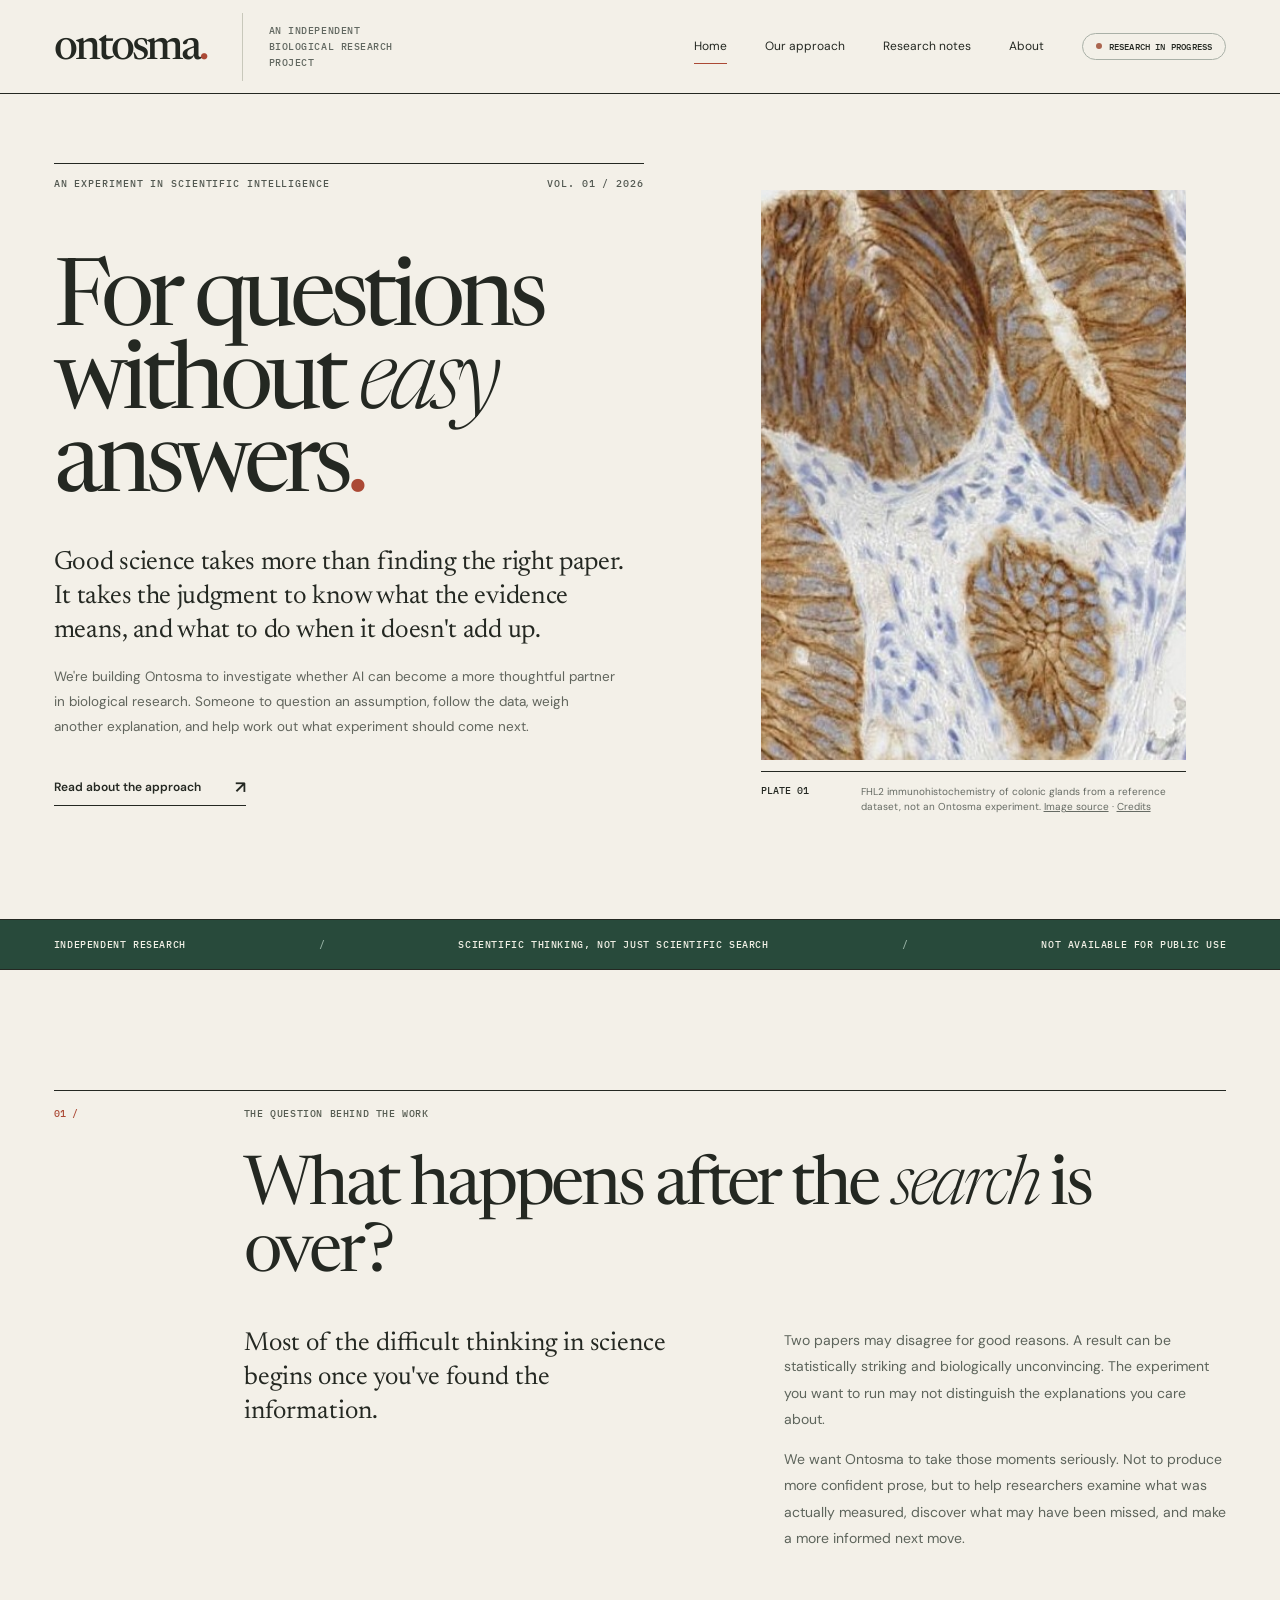
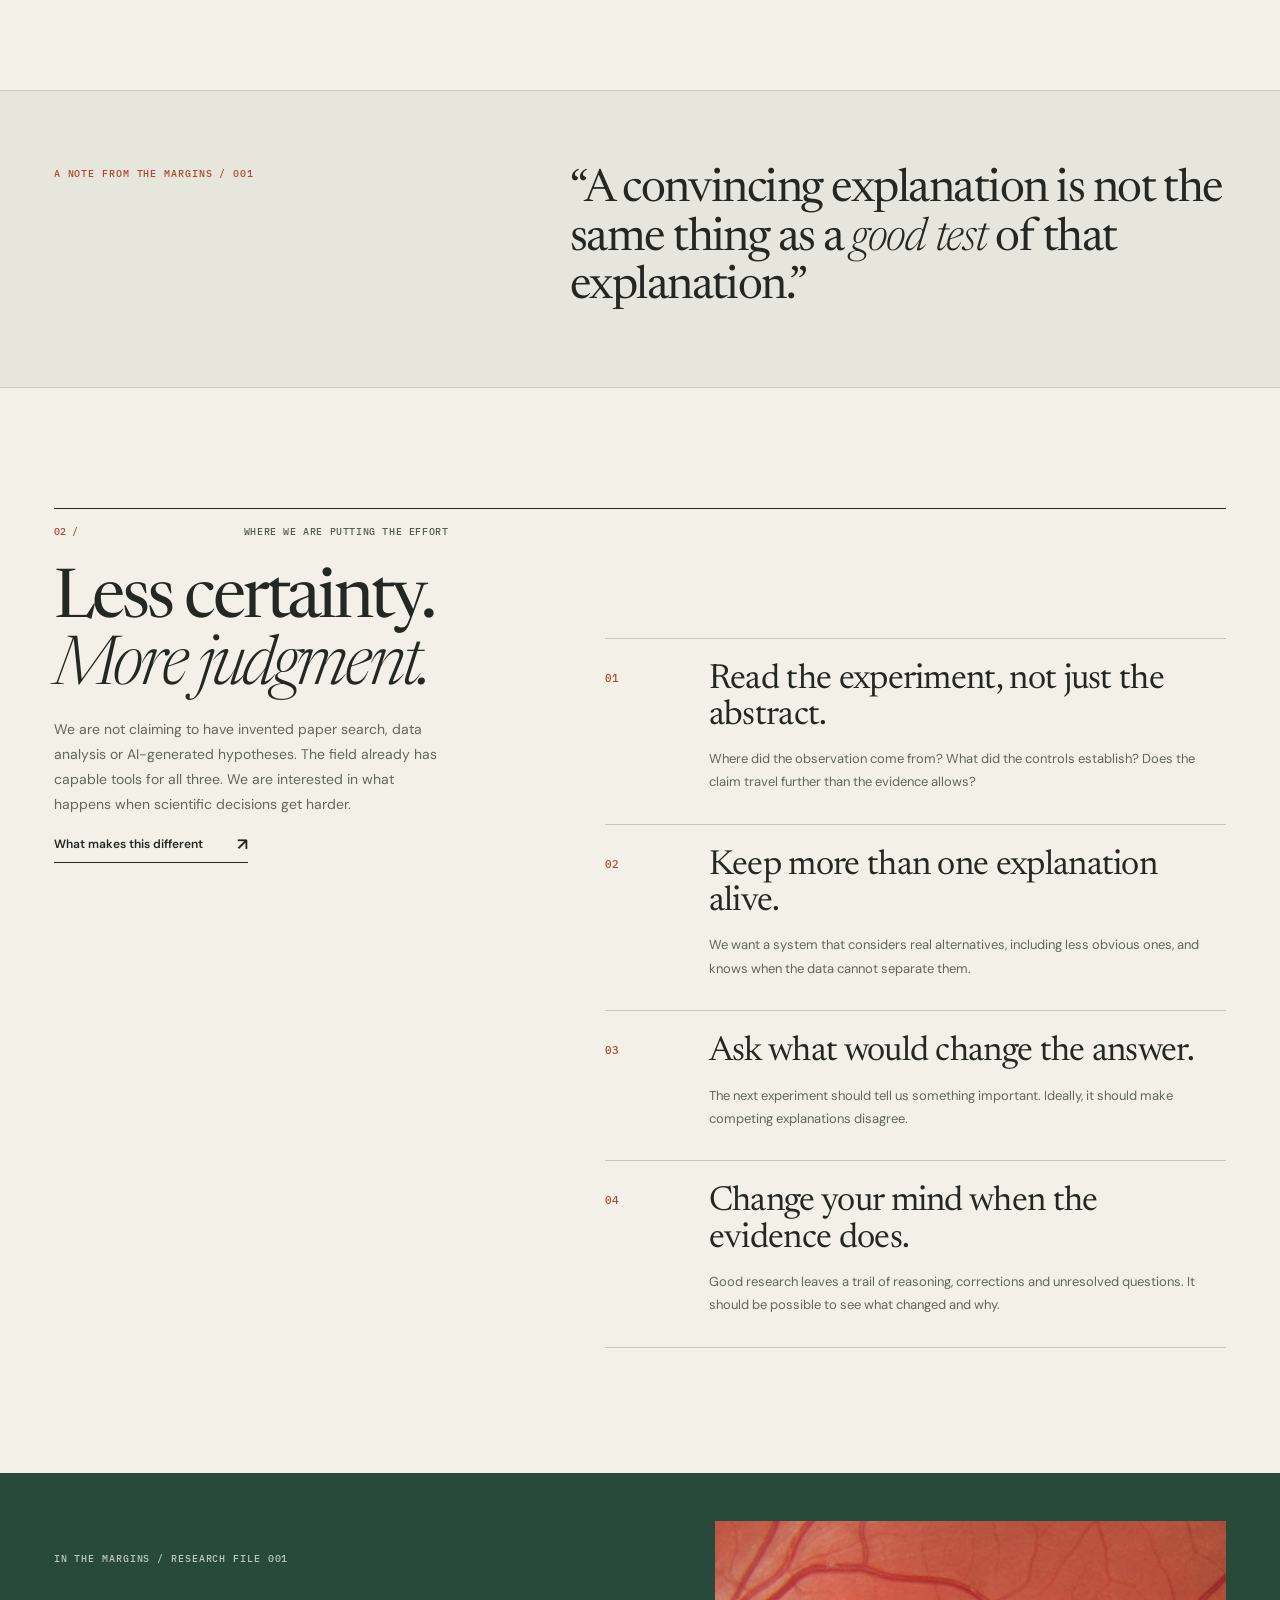
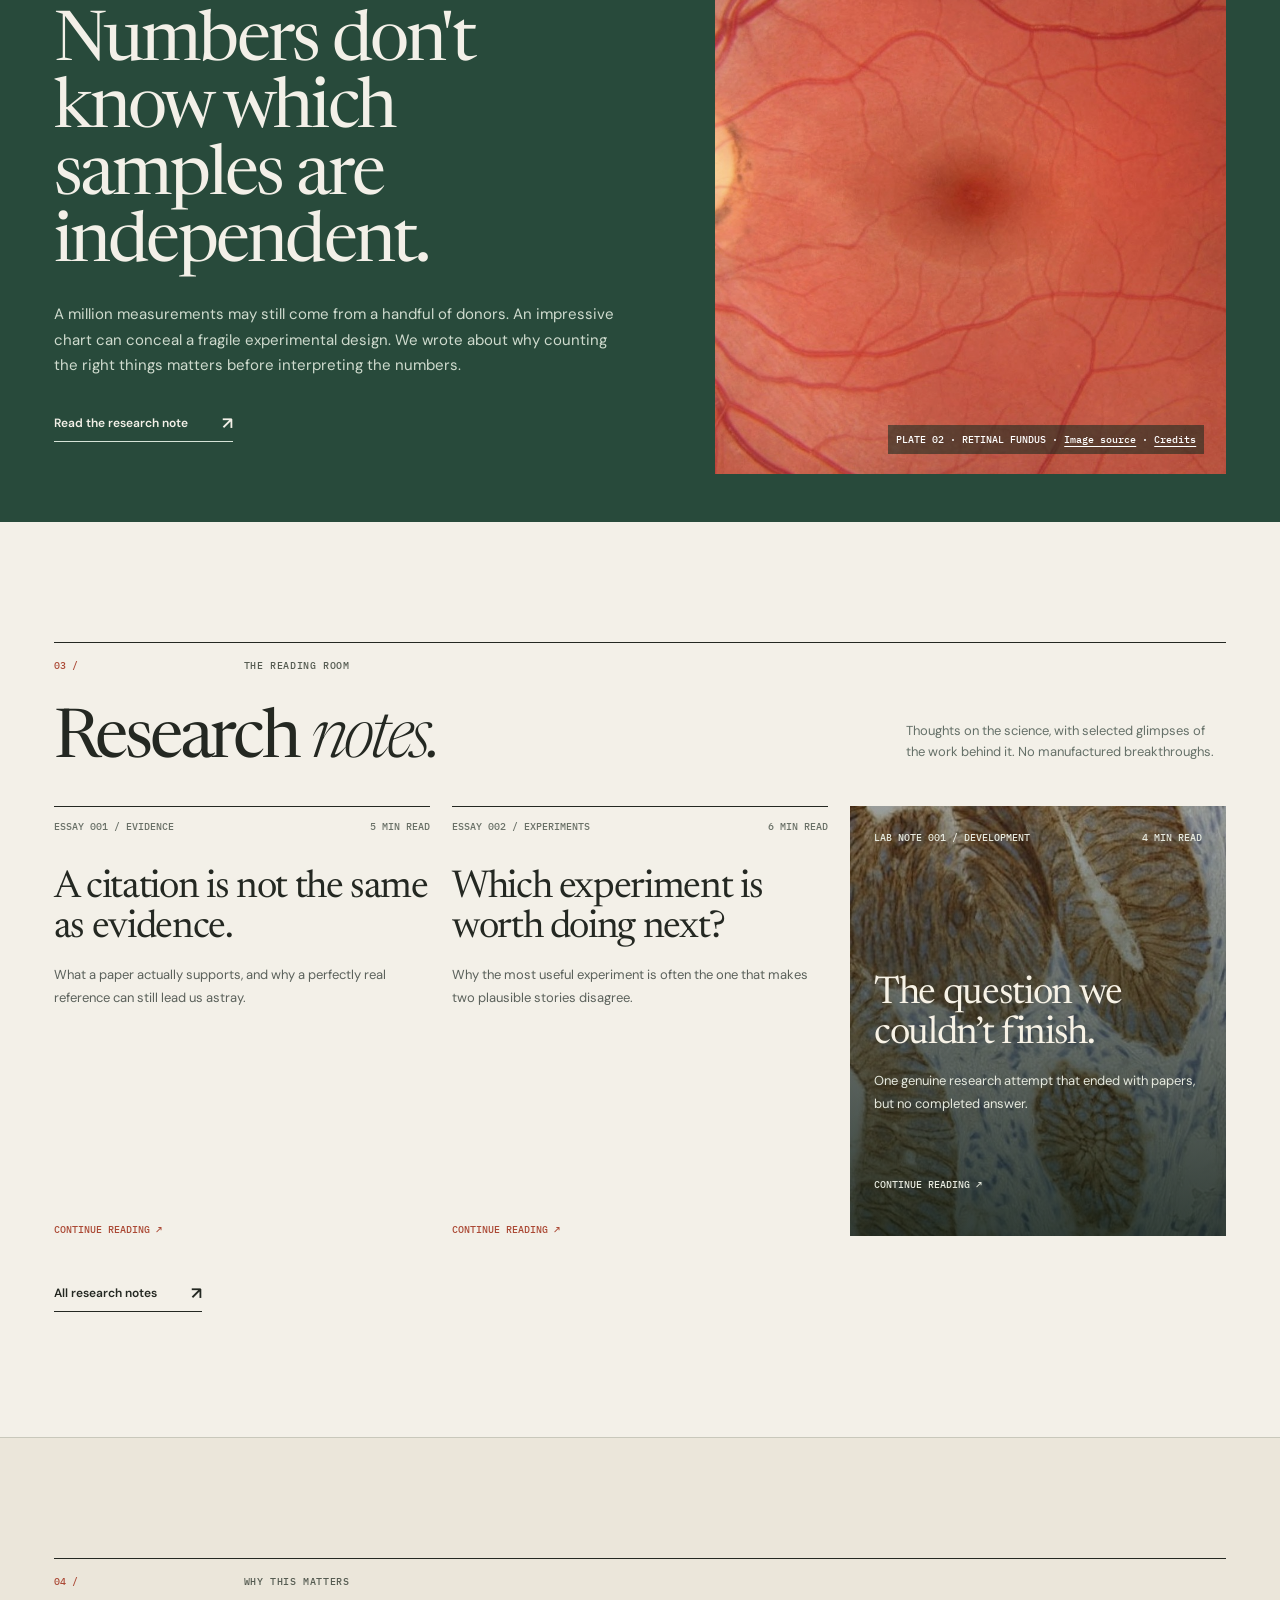
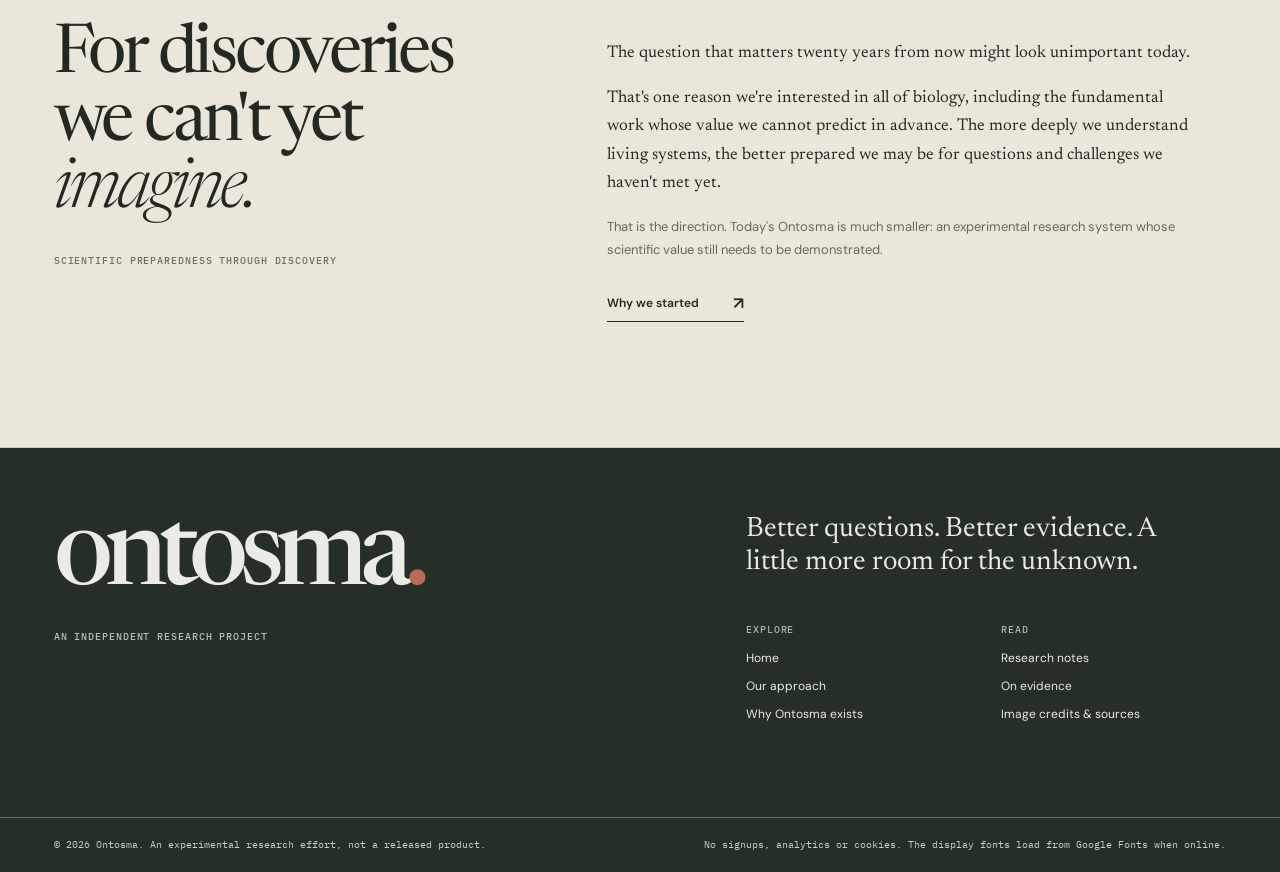
==== commit b5435a1a: "Add direct image credits and accessible research card link" ====
--- a/index.html
+++ b/index.html
@@ -1,10 +1,10 @@
 <!doctype html><html lang="en"><head><meta charset="utf-8"><meta name="viewport" content="width=device-width, initial-scale=1"><meta name="theme-color" content="#f3f0e8"><meta name="description" content="Ontosma is an independent research project exploring better scientific reasoning in biology."><link rel="icon" href="assets/favicon.svg" type="image/svg+xml"><link rel="stylesheet" href="styles.css"><script defer src="script.js"></script><title>Ontosma | Independent biological research</title></head><body><a href="#main" class="skip-link">Skip to content</a><header class="site-header"><div class="container head-content"><a href="index.html" class="logo" aria-label="Ontosma home">ontosma<span class="dot">.</span></a><span class="head-descriptor">An independent biological research project</span><nav class="desktop-nav" aria-label="Main navigation"><a class="active" href="index.html">Home</a><a class="" href="approach.html">Our approach</a><a class="" href="notes/index.html">Research notes</a><a class="" href="about.html">About</a><span class="availability">Research in progress</span></nav><button class="menu-toggle" type="button" aria-controls="mobileNav" aria-expanded="false" data-menu-toggle>Menu +</button></div><nav class="mobile-nav" id="mobileNav" aria-label="Mobile navigation" data-mobile-nav><a class="active" href="index.html">Home</a><a class="" href="approach.html">Our approach</a><a class="" href="notes/index.html">Research notes</a><a class="" href="about.html">About</a></nav></header><main id="main">
-<section class="hero container" aria-labelledby="heroTitle"><div class="hero-left"><div class="hero-topline eyebrow"><span>An experiment in scientific intelligence</span><span>Vol. 01 / 2026</span></div><h1 id="heroTitle">For questions<br>without <em>easy</em><br>answers<span class="accent">.</span></h1><p class="hero-intro">Good science takes more than finding the right paper. It takes the judgment to know what the evidence means, and what to do when it doesn't add up.</p><p class="hero-sub">We're building Ontosma to investigate whether AI can become a more thoughtful partner in biological research. Someone to question an assumption, follow the data, weigh another explanation, and help work out what experiment should come next.</p><a class="text-link" href="approach.html">Read about the approach <span class="arrow" aria-hidden="true">↗</span></a></div><figure class="hero-art"><img class="hero-art-image" src="assets/colonic-tissue.jpg" alt="A real microscope image of brown-stained colonic tissue with pale blue cell nuclei" width="512" height="512"><figcaption class="image-caption"><span class="index">PLATE 01</span><span>A detail from a genuine histology micrograph. An image of biology, not a Ontosma result. <a href="sources.html">About the image</a></span></figcaption></figure></section>
+<section class="hero container" aria-labelledby="heroTitle"><div class="hero-left"><div class="hero-topline eyebrow"><span>An experiment in scientific intelligence</span><span>Vol. 01 / 2026</span></div><h1 id="heroTitle">For questions<br>without <em>easy</em><br>answers<span class="accent">.</span></h1><p class="hero-intro">Good science takes more than finding the right paper. It takes the judgment to know what the evidence means, and what to do when it doesn't add up.</p><p class="hero-sub">We're building Ontosma to investigate whether AI can become a more thoughtful partner in biological research. Someone to question an assumption, follow the data, weigh another explanation, and help work out what experiment should come next.</p><a class="text-link" href="approach.html">Read about the approach <span class="arrow" aria-hidden="true">↗</span></a></div><figure class="hero-art"><img class="hero-art-image" src="assets/colonic-tissue.jpg" alt="A real microscope image of brown-stained colonic tissue with pale blue cell nuclei" width="512" height="512"><figcaption class="image-caption"><span class="index">PLATE 01</span><span>FHL2 immunohistochemistry of colonic glands from a reference dataset, not an Ontosma experiment. <a href="https://scikit-image.org/docs/stable/api/skimage.data.html#skimage.data.immunohistochemistry" target="_blank" rel="noopener noreferrer">Image source</a> · <a href="sources.html">Credits</a></span></figcaption></figure></section>
 <div class="ticker"><div class="container ticker-inner"><span>Independent research</span><span class="slash">/</span><span>Scientific thinking, not just scientific search</span><span class="slash">/</span><span>Not available for public use</span></div></div>
 <section class="intro-section section-pad container" aria-labelledby="introTitle"><div class="section-bar"><span class="index">01 /</span><span class="name">The question behind the work</span></div><div class="section-main"><h2 class="section-heading" id="introTitle">What happens after the <em>search</em> is over?</h2><div class="intro-bottom"><p class="big-copy">Most of the difficult thinking in science begins once you've found the information.</p><div><p>Two papers may disagree for good reasons. A result can be statistically striking and biologically unconvincing. The experiment you want to run may not distinguish the explanations you care about.</p><p>We want Ontosma to take those moments seriously. Not to produce more confident prose, but to help researchers examine what was actually measured, discover what may have been missed, and make a more informed next move.</p></div></div></div></section>
 <section class="paper-band"><div class="container paper-band-inner"><p class="label">A note from the margins / 001</p><blockquote>“A convincing explanation is not the same thing as a <em>good test</em> of that explanation.”</blockquote></div></section>
 <section class="approach section-pad container" aria-labelledby="approachTitle"><div class="section-bar"><span class="index">02 /</span><span class="name">Where we are putting the effort</span></div><div class="approach-grid"><div class="approach-title"><h2 class="section-heading" id="approachTitle">Less certainty.<br><em>More judgment.</em></h2><p>We are not claiming to have invented paper search, data analysis or AI-generated hypotheses. The field already has capable tools for all three. We are interested in what happens when scientific decisions get harder.</p><a class="text-link" href="approach.html">What makes this different <span class="arrow" aria-hidden="true">↗</span></a></div><div class="principles"><div class="principle"><span class="principle-no">01</span><div><h3>Read the experiment, not just the abstract.</h3><p>Where did the observation come from? What did the controls establish? Does the claim travel further than the evidence allows?</p></div></div><div class="principle"><span class="principle-no">02</span><div><h3>Keep more than one explanation alive.</h3><p>We want a system that considers real alternatives, including less obvious ones, and knows when the data cannot separate them.</p></div></div><div class="principle"><span class="principle-no">03</span><div><h3>Ask what would change the answer.</h3><p>The next experiment should tell us something important. Ideally, it should make competing explanations disagree.</p></div></div><div class="principle"><span class="principle-no">04</span><div><h3>Change your mind when the evidence does.</h3><p>Good research leaves a trail of reasoning, corrections and unresolved questions. It should be possible to see what changed and why.</p></div></div></div></div></section>
-<section class="fieldnote" aria-labelledby="fieldnoteTitle"><div class="container fieldnote-inner"><div class="fieldnote-copy"><span class="smallcap">In the margins / Research file 001</span><h2 id="fieldnoteTitle">Numbers don't know which samples are independent.</h2><p>A million measurements may still come from a handful of donors. An impressive chart can conceal a fragile experimental design. We wrote about why counting the right things matters before interpreting the numbers.</p><a class="text-link" href="notes/replicates.html">Read the research note <span class="arrow" aria-hidden="true">↗</span></a></div><div class="fieldnote-photo"><img src="assets/retinal-fundus.jpg" width="1411" height="1411" loading="lazy" alt="A genuine retinal photograph with branching blood vessels radiating from the optic disc"><span class="photo-no">IMAGE / RETINAL FUNDUS · <a href="sources.html">SOURCE</a></span></div></div></section>
-<section class="notes-section section-pad container" aria-labelledby="notesTitle"><div class="section-bar"><span class="index">03 /</span><span class="name">The reading room</span></div><div class="notes-head"><h2 class="section-heading" id="notesTitle">Research <em>notes.</em></h2><p>Thoughts on the science, with selected glimpses of the work behind it. No manufactured breakthroughs.</p></div><div class="note-grid"><a class="note-card" href="notes/citations.html"><div class="meta"><span>Essay 001 / Evidence</span><span>5 min read</span></div><h3>A citation is not the same as evidence.</h3><p>What a paper actually supports, and why a perfectly real reference can still lead us astray.</p><span class="note-bottom">Continue reading ↗</span></a><a class="note-card" href="notes/experiments.html"><div class="meta"><span>Essay 002 / Experiments</span><span>6 min read</span></div><h3>Which experiment is worth doing next?</h3><p>Why the most useful experiment is often the one that makes two plausible stories disagree.</p><span class="note-bottom">Continue reading ↗</span></a><a class="note-card note-card--image" href="notes/unfinished-question.html"><img src="assets/colonic-tissue.jpg" alt="Close crop of stained tissue under a microscope" loading="lazy" width="512" height="512"><div class="card-content"><div class="meta"><span>Lab note 001 / Development</span><span>4 min read</span></div><h3>The question we couldn’t finish.</h3><p>One genuine research attempt that ended with papers, but no completed answer.</p><span class="note-bottom">Continue reading ↗</span></div></a></div><div style="margin-top:45px"><a class="text-link" href="notes/index.html">All research notes <span class="arrow" aria-hidden="true">↗</span></a></div></section>
+<section class="fieldnote" aria-labelledby="fieldnoteTitle"><div class="container fieldnote-inner"><div class="fieldnote-copy"><span class="smallcap">In the margins / Research file 001</span><h2 id="fieldnoteTitle">Numbers don't know which samples are independent.</h2><p>A million measurements may still come from a handful of donors. An impressive chart can conceal a fragile experimental design. We wrote about why counting the right things matters before interpreting the numbers.</p><a class="text-link" href="notes/replicates.html">Read the research note <span class="arrow" aria-hidden="true">↗</span></a></div><div class="fieldnote-photo"><img src="assets/retinal-fundus.jpg" width="1411" height="1411" loading="lazy" alt="A genuine retinal photograph with branching blood vessels radiating from the optic disc"><span class="photo-no">PLATE 02 · RETINAL FUNDUS · <a href="https://scikit-image.org/docs/stable/api/skimage.data.html#skimage.data.retina" target="_blank" rel="noopener noreferrer">Image source</a> · <a href="sources.html">Credits</a></span></div></div></section>
+<section class="notes-section section-pad container" aria-labelledby="notesTitle"><div class="section-bar"><span class="index">03 /</span><span class="name">The reading room</span></div><div class="notes-head"><h2 class="section-heading" id="notesTitle">Research <em>notes.</em></h2><p>Thoughts on the science, with selected glimpses of the work behind it. No manufactured breakthroughs.</p></div><div class="note-grid"><a class="note-card" href="notes/citations.html"><div class="meta"><span>Essay 001 / Evidence</span><span>5 min read</span></div><h3>A citation is not the same as evidence.</h3><p>What a paper actually supports, and why a perfectly real reference can still lead us astray.</p><span class="note-bottom">Continue reading ↗</span></a><a class="note-card" href="notes/experiments.html"><div class="meta"><span>Essay 002 / Experiments</span><span>6 min read</span></div><h3>Which experiment is worth doing next?</h3><p>Why the most useful experiment is often the one that makes two plausible stories disagree.</p><span class="note-bottom">Continue reading ↗</span></a><div class="note-card note-card--image"><img src="assets/colonic-tissue.jpg" alt="Close crop of stained tissue under a microscope" loading="lazy" width="512" height="512"><div class="card-content"><div class="meta"><span>Lab note 001 / Development</span><span>4 min read</span></div><h3>The question we couldn’t finish.</h3><p>One genuine research attempt that ended with papers, but no completed answer.</p><span class="note-bottom">Continue reading ↗</span></div><a class="full-card-link" href="notes/unfinished-question.html" aria-label="Read The question we couldn't finish"></a><span class="card-photo-credit">PLATE 03 · <a href="https://scikit-image.org/docs/stable/api/skimage.data.html#skimage.data.immunohistochemistry" target="_blank" rel="noopener noreferrer">Image source</a></span></div></div><div style="margin-top:45px"><a class="text-link" href="notes/index.html">All research notes <span class="arrow" aria-hidden="true">↗</span></a></div></section>
 <section class="manifesto section-pad" aria-labelledby="manifestoTitle"><div class="container"><div class="section-bar"><span class="index">04 /</span><span class="name">Why this matters</span></div><div class="manifesto-grid"><div><h2 class="section-heading" id="manifestoTitle">For discoveries we can't yet <em>imagine.</em></h2><span class="eyebrow">Scientific preparedness through discovery</span></div><div class="manifesto-copy"><p>The question that matters twenty years from now might look unimportant today.</p><p>That's one reason we're interested in all of biology, including the fundamental work whose value we cannot predict in advance. The more deeply we understand living systems, the better prepared we may be for questions and challenges we haven't met yet.</p><p class="smaller">That is the direction. Today's Ontosma is much smaller: an experimental research system whose scientific value still needs to be demonstrated.</p><a class="text-link" href="about.html">Why we started <span class="arrow" aria-hidden="true">↗</span></a></div></div></div></section>
 </main><footer class="footer"><div class="container footer-upper"><div><div class="footer-logo">ontosma<span>.</span></div><p class="smallcap" style="color:#b4c1b3;margin-top:20px">An independent research project</p></div><div><p class="footer-sentence">Better questions. Better evidence. A little more room for the unknown.</p><div class="footer-nav"><div><span class="smallcap" style="color:#a8b6a9">Explore</span><a href="index.html">Home</a><a href="approach.html">Our approach</a><a href="about.html">Why Ontosma exists</a></div><div><span class="smallcap" style="color:#a8b6a9">Read</span><a href="notes/index.html">Research notes</a><a href="notes/citations.html">On evidence</a><a href="sources.html">Image credits &amp; sources</a></div></div></div></div><div class="container footer-bottom"><span>© 2026 Ontosma. An experimental research effort, not a released product.</span><span>No signups, analytics or cookies. The display fonts load from Google Fonts when online.</span></div></footer></body></html>
